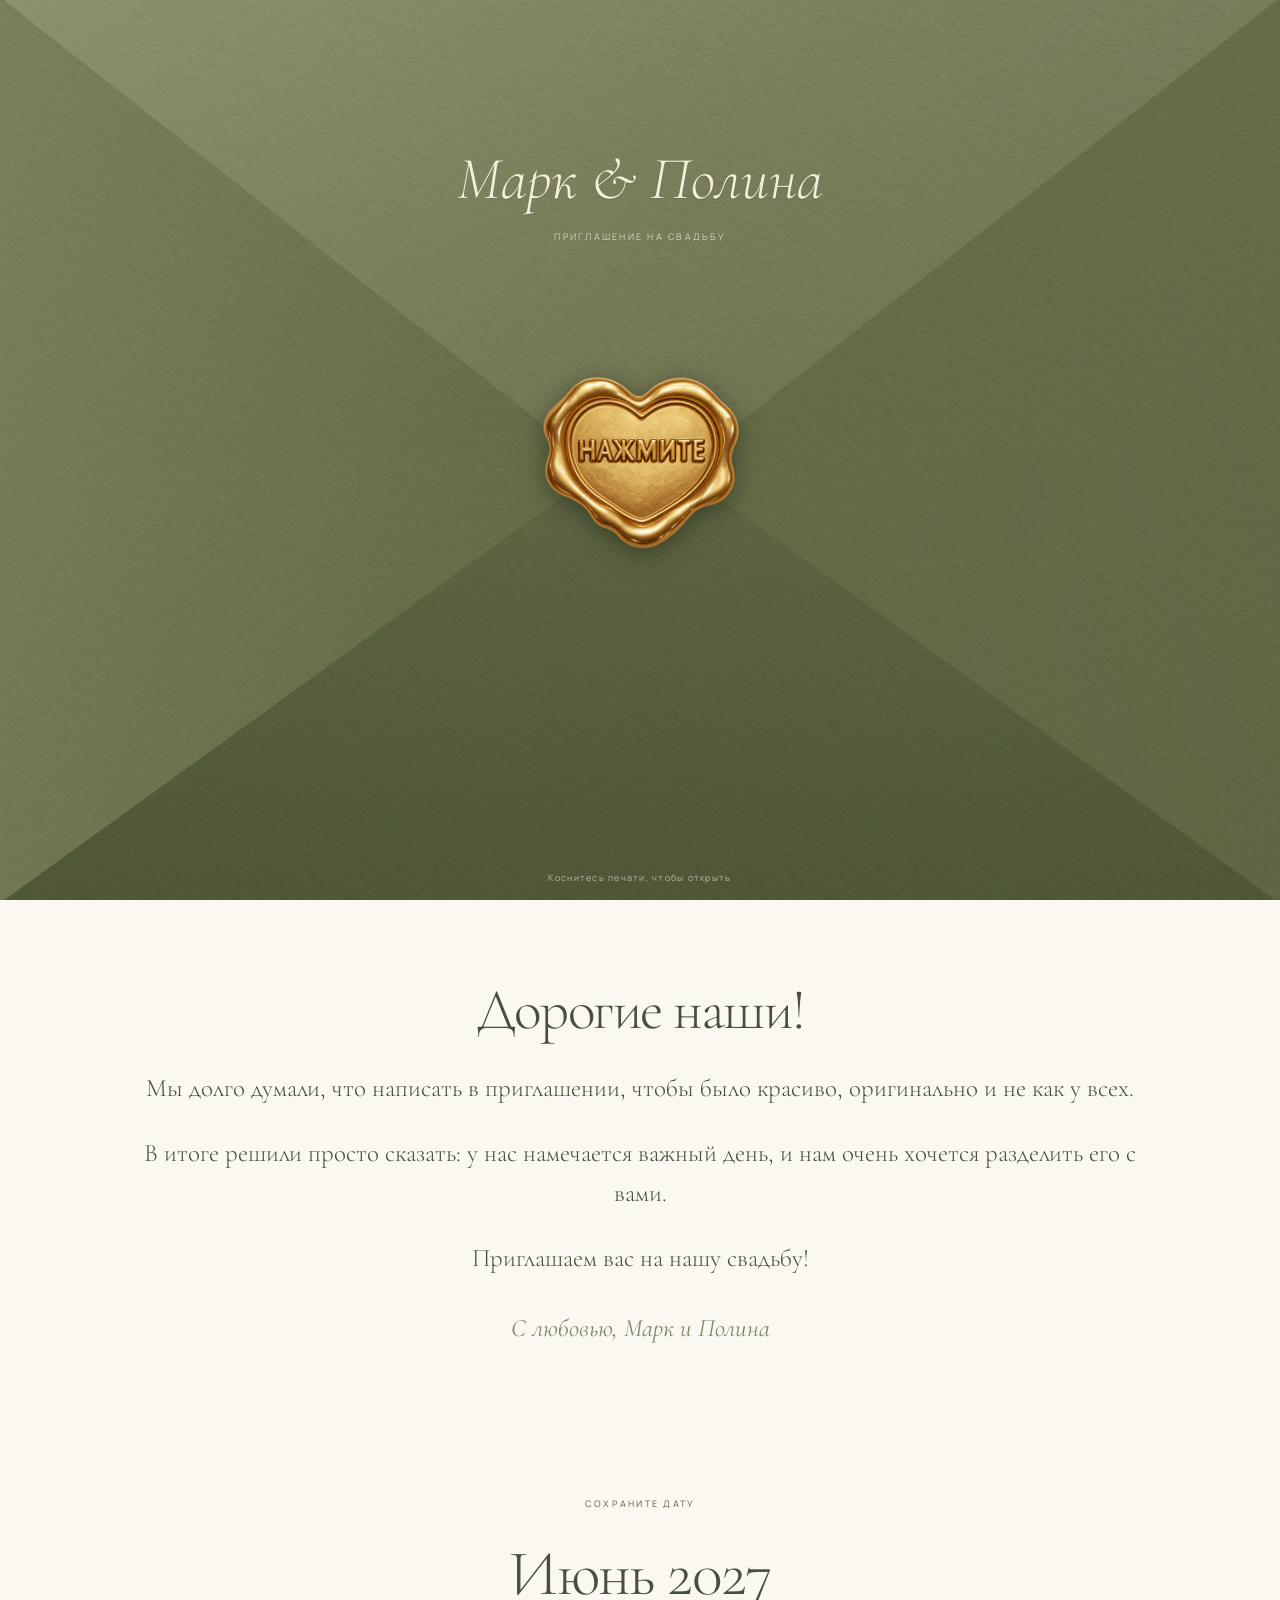
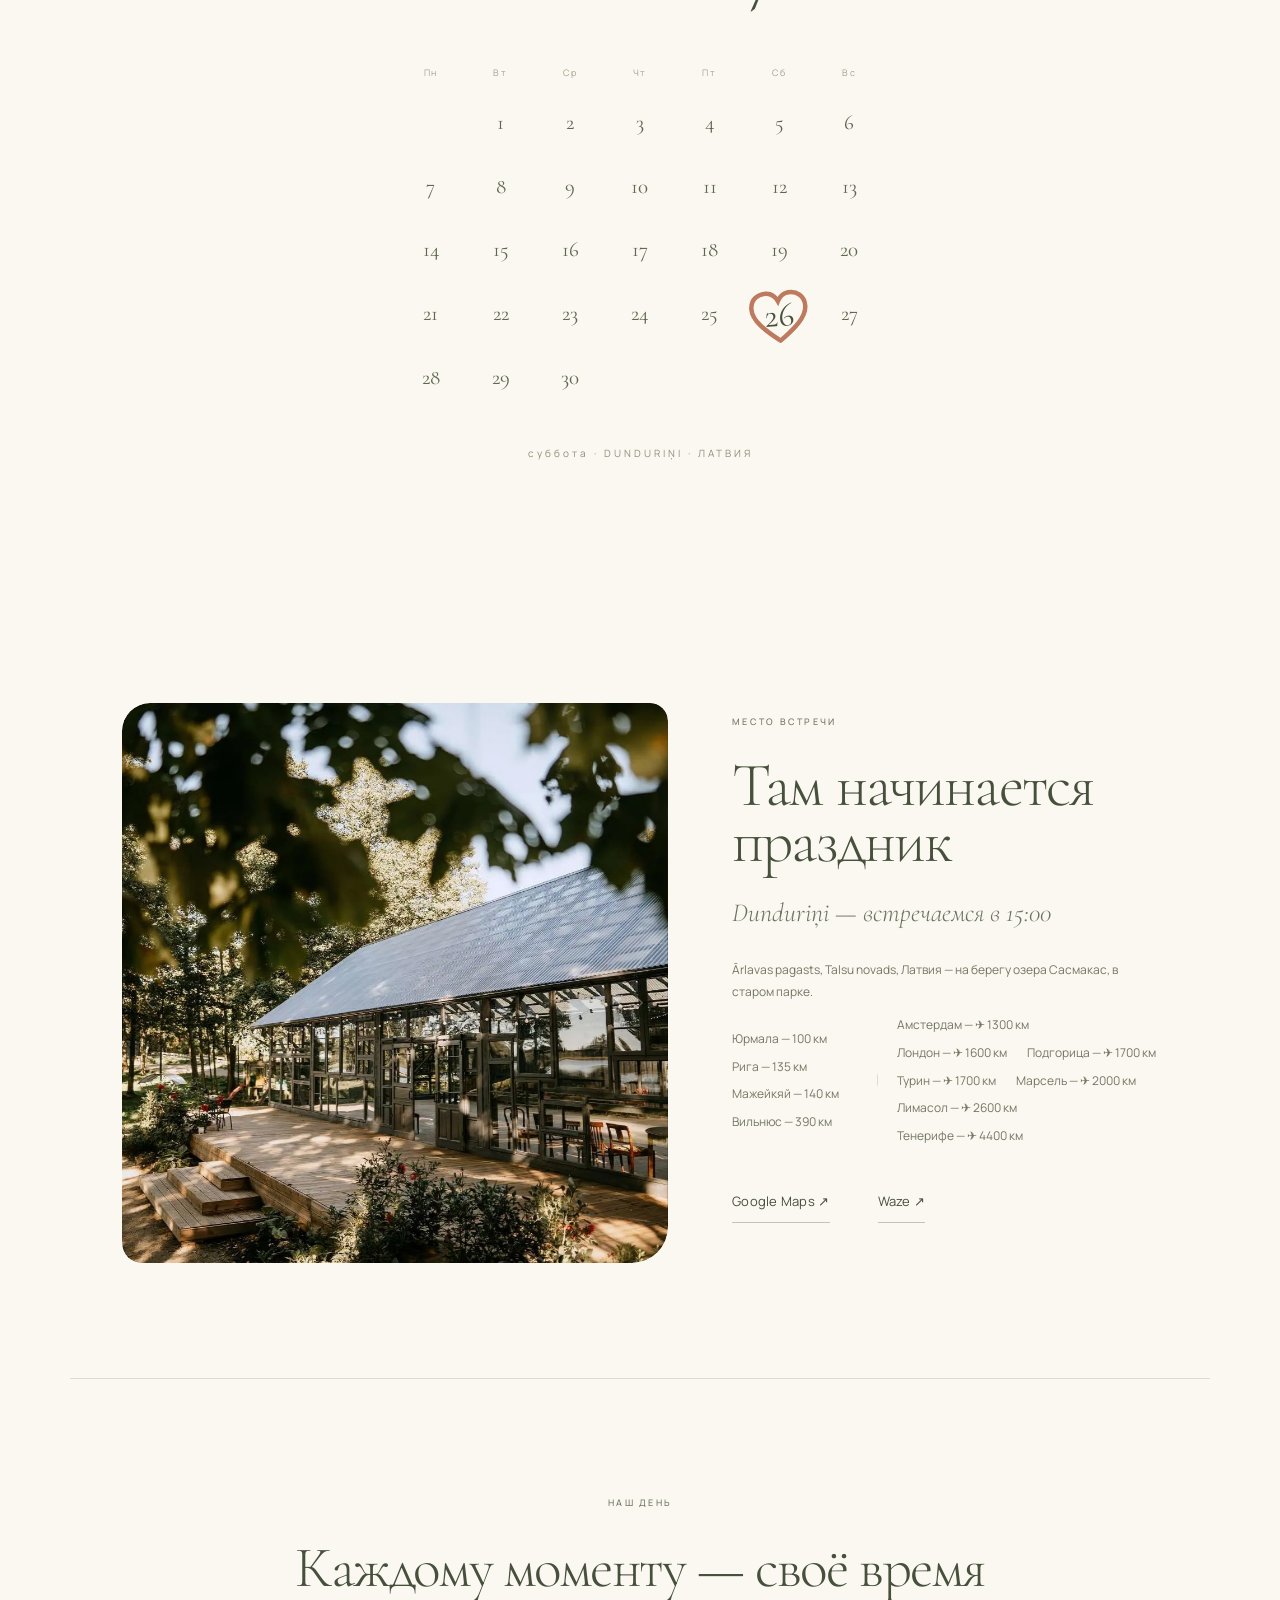
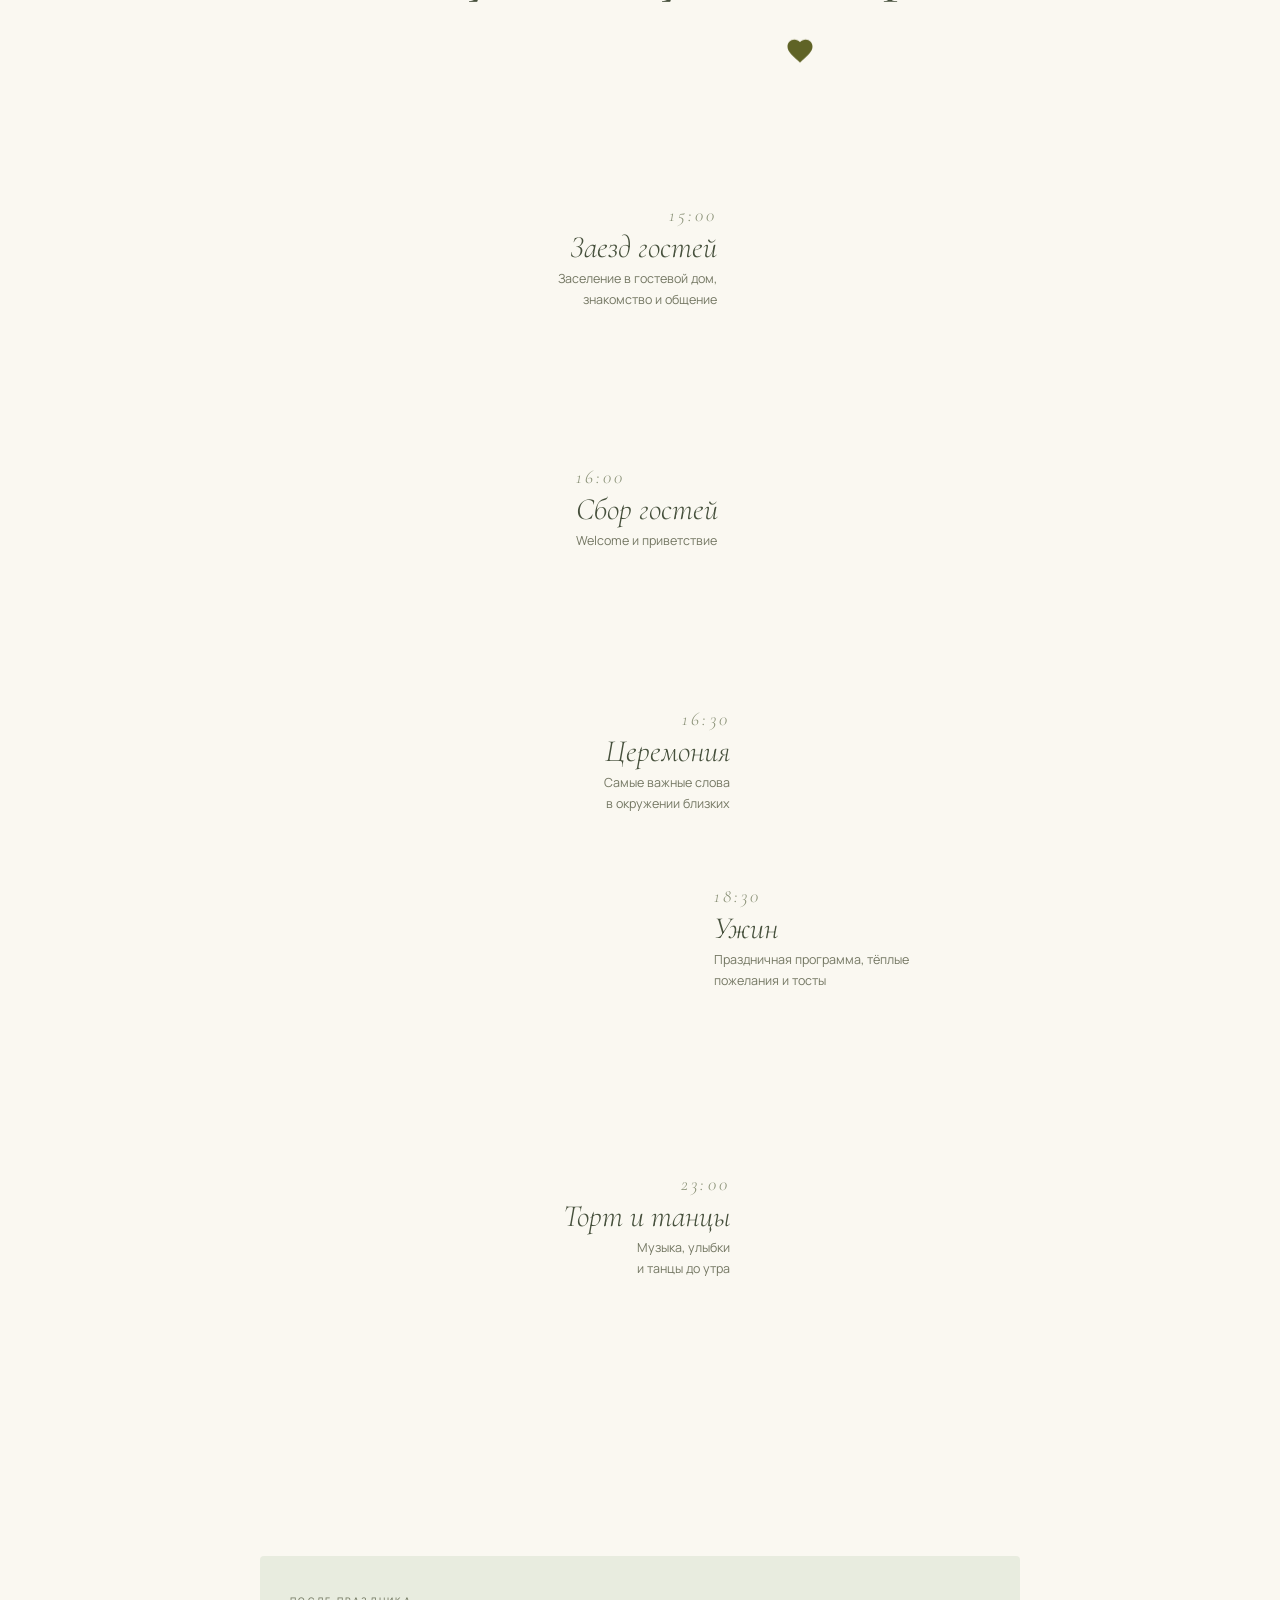
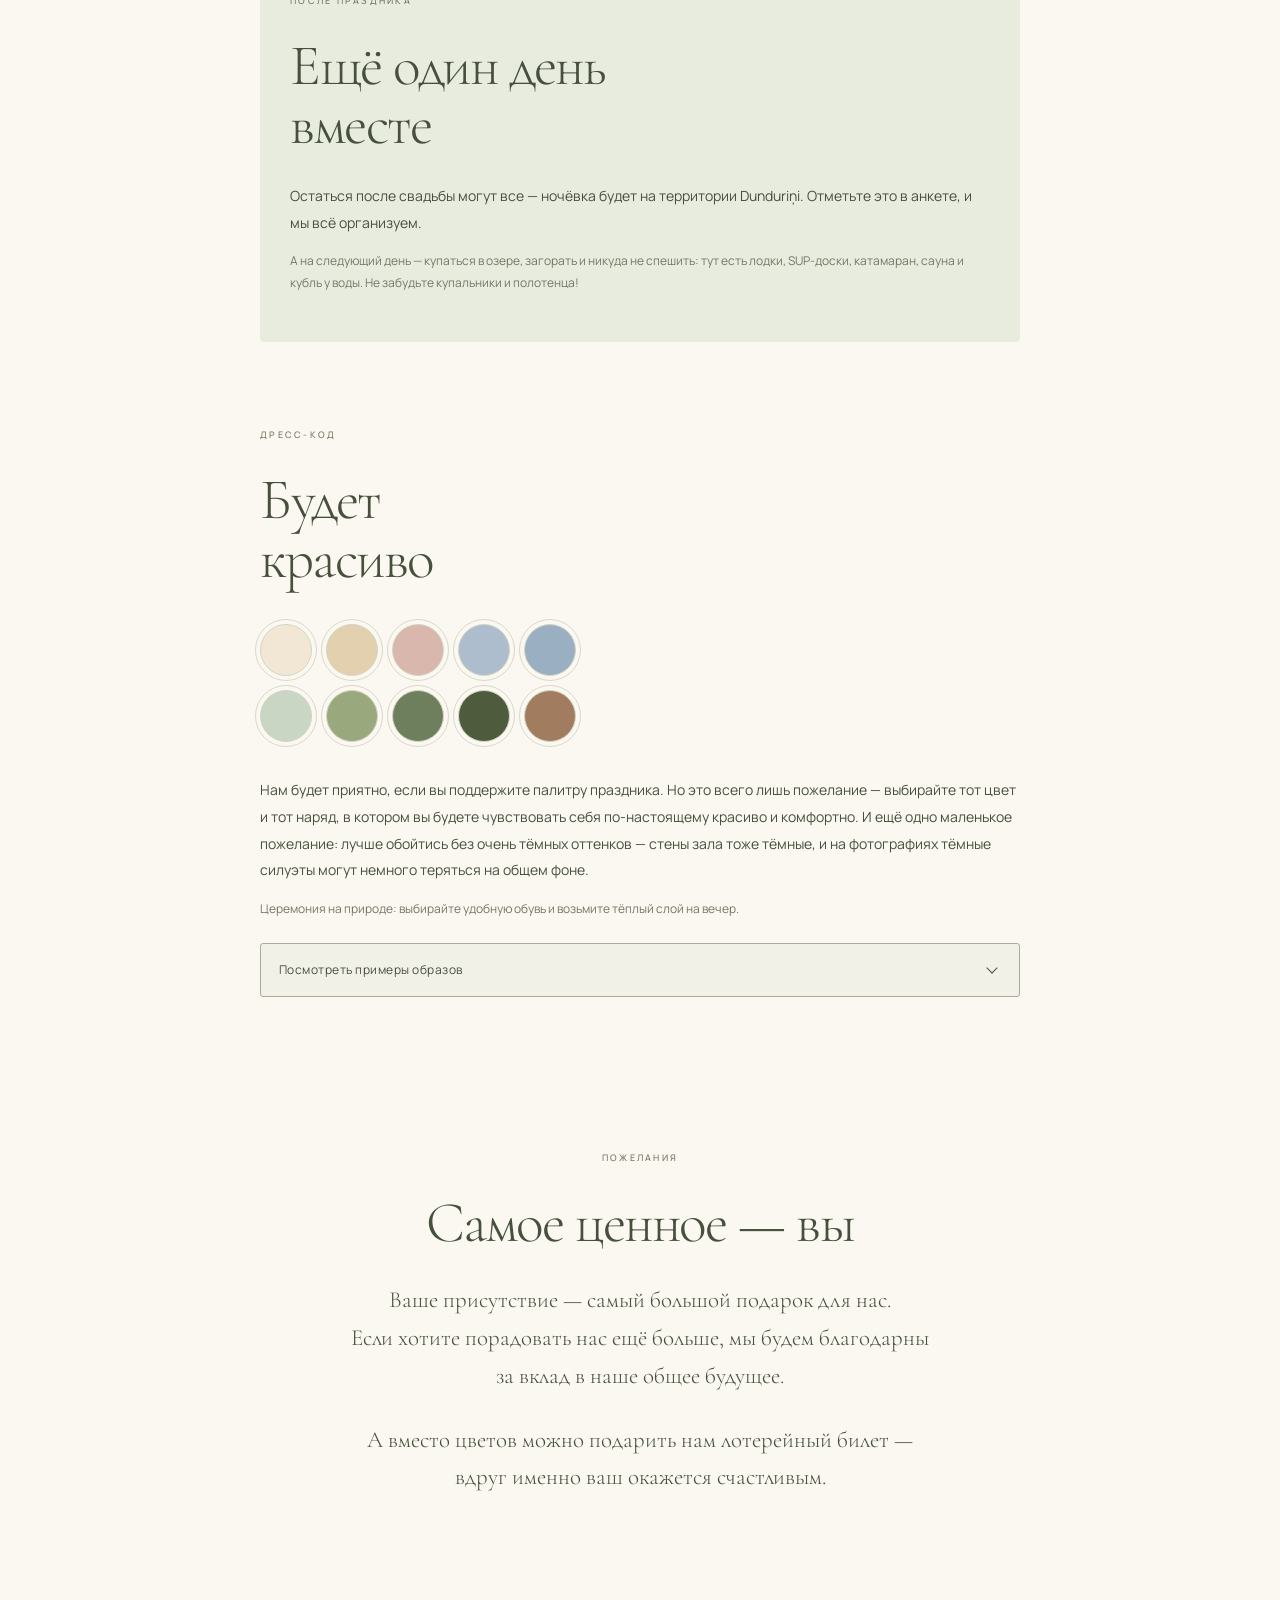
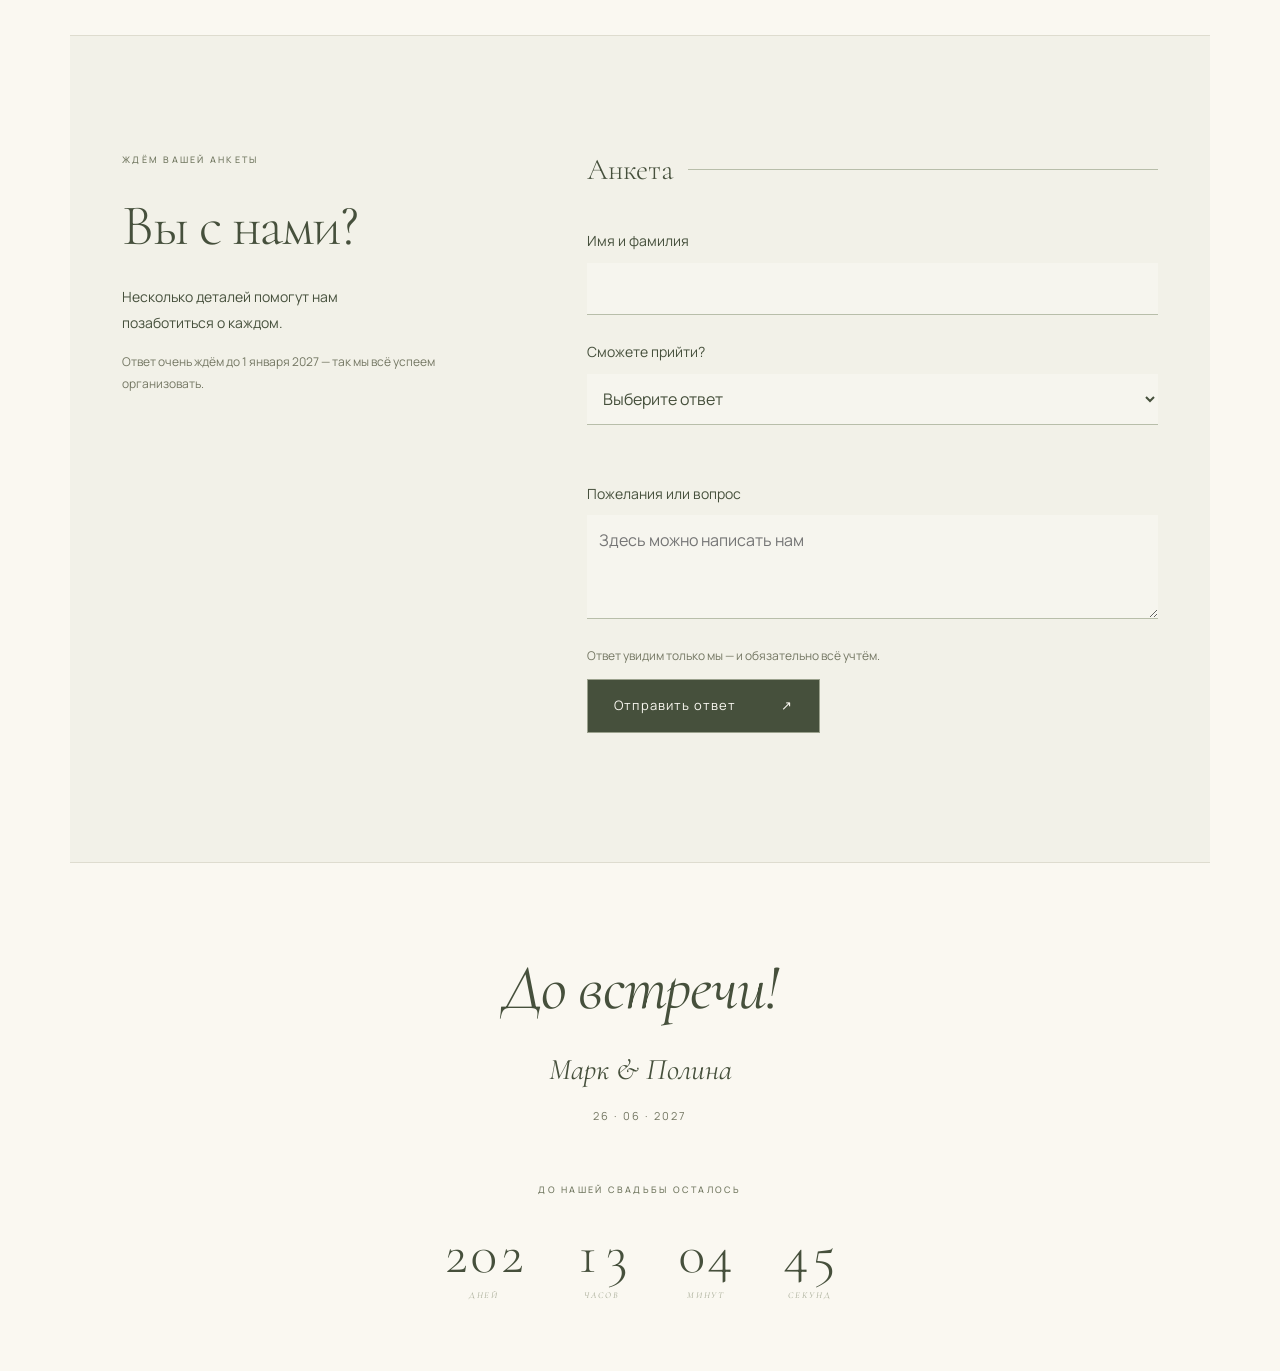
==== index.html @ b9847c39 "desktop: center dress code content column" ====
<!doctype html>
<html lang="ru"><head><meta charset="utf-8"><meta name="viewport" content="width=device-width,initial-scale=1,viewport-fit=cover"><meta name="theme-color" content="#faf8f1"><meta name="robots" content="noindex,nofollow"><meta name="referrer" content="no-referrer"><title>Марк и Полина · 26 июня 2027</title><link rel="stylesheet" href="styles.css?v=155"><script src="i18n.js?v=155" defer></script><script src="app.js?v=147" defer></script></head>
<body><div class="envelope-screen" id="envelope"><div class="flap flap-left"></div><div class="flap flap-right"></div><div class="flap flap-bottom"><p class="env-hint" data-vy="Коснитесь печати, чтобы открыть" data-tu="Коснись печати, чтобы открыть">Коснитесь печати, чтобы открыть</p></div><div class="flap flap-top"><p class="flap-title"><span>Марк &amp; Полина</span><small>ПРИГЛАШЕНИЕ НА СВАДЬБУ</small></p></div><div class="wax" role="button" tabindex="0" aria-label="Открыть приглашение"><img src="seal.png" alt="" data-seal-ru><img src="seal-en.png" alt="" data-seal-en hidden></div></div><header><a class="monogram" href="#home">М <i>&</i> П</a><nav aria-label="Разделы"><a href="#place">Место</a><a href="#day">Программа</a><a href="#rsvp">Анкета</a><button class="lang-toggle" type="button" aria-label="Switch to English">EN</button></nav></header>
<main><section class="hero editorial-hero paper-hero" id="home"><div class="hero-copy"><p class="eyebrow">ПРИГЛАШАЕМ НА НАШУ СВАДЬБУ</p><h1><span class="name-mark">Марк</span><em>&</em><span class="name-polina">Полина</span></h1><p class="hero-meta"><time datetime="2027-06-26">26 · 06 · 2027</time><span class="hero-location">DUNDURIŅI · ЛАТВИЯ</span></p><a class="hero-details" href="#invitation">Открыть приглашение <span aria-hidden="true">↓</span></a></div><img class="hero-calla" src="hero-calla-reference.png" alt="" aria-hidden="true"><span class="hero-side-note" aria-hidden="true">НАЧАЛО НАШЕЙ ИСТОРИИ</span></section>
<section class="letter" id="invitation"><h2 id="greeting">Дорогие наши!</h2><p>Мы долго думали, что написать в приглашении, чтобы было красиво, оригинально и не как у всех.</p><p data-vy="В итоге решили просто сказать: у нас намечается важный день, и нам очень хочется разделить его с вами." data-tu="В итоге решили просто сказать: у нас намечается важный день, и нам очень хочется разделить его с тобой.">В итоге решили просто сказать: у нас намечается важный день, и нам очень хочется разделить его с вами.</p><p id="invitation-note">Приглашаем вас на нашу свадьбу!</p><div class="signature">С любовью, Марк и Полина</div></section>
<section class="calendar"><p class="eyebrow">СОХРАНИТЕ ДАТУ</p><h2>Июнь 2027</h2><div class="cal-grid" role="grid" aria-label="Календарь на июнь 2027, свадьба 26 июня"><span>Пн</span><span>Вт</span><span>Ср</span><span>Чт</span><span>Пт</span><span>Сб</span><span>Вс</span><i></i><b>1</b><b>2</b><b>3</b><b>4</b><b>5</b><b>6</b><b>7</b><b>8</b><b>9</b><b>10</b><b>11</b><b>12</b><b>13</b><b>14</b><b>15</b><b>16</b><b>17</b><b>18</b><b>19</b><b>20</b><b>21</b><b>22</b><b>23</b><b>24</b><b>25</b><b class="today" aria-label="26"><svg class="cal-heart" viewBox="0 0 40 36" aria-hidden="true"><path d="M20 31 C12 25 5 19 5 12.5 C5 7 9.5 4 14 4.5 C17 4.8 19 7 20 9 C21 7 23 4.8 26 4.5 C30.5 4 35 7 35 12.5 C35 19 28 25 20 31"/><text class="cal-num" x="20.4" y="16.6">26</text></svg></b><b>27</b><b>28</b><b>29</b><b>30</b></div><p class="cal-note">суббота · DUNDURIŅI · ЛАТВИЯ</p></section>
<section id="place" class="place-editorial"><div class="place-grid"><div class="place-media reveal"><div class="place-gallery" aria-label="Фотографии площадки Dunduriņi"><button class="pg-arrow pg-prev" type="button" aria-label="Предыдущее фото">‹</button><div class="pg-viewport"><div class="pg-track"><img src="1.jpg" alt="Стеклянный зал Dunduriņi и деревянная палуба" loading="eager" decoding="async"><img src="4.jpg" alt="Гости на территории Dunduriņi — вид на парк и озеро" loading="eager" decoding="async"><img src="2.jpg" alt="Dunduriņi вечером — тёплая подсветка зала" loading="eager" decoding="async"><img src="3.jpg" alt="Терраса у озера Сасмакас с фонарями" loading="eager" decoding="async"></div></div><button class="pg-arrow pg-next" type="button" aria-label="Следующее фото">›</button><div class="pg-dots" role="tablist" aria-label="Навигация по фото"></div></div></div><div class="place-copy"><p class="eyebrow reveal">МЕСТО ВСТРЕЧИ</p><h2 class="place-title reveal">Там начинается<br> праздник</h2><p class="place-name reveal">Dunduriņi — встречаемся в 15:00</p><p class="small place-meta reveal">Ārlavas pagasts, Talsu novads, Латвия — на берегу озера Сасмакас, в старом парке.</p><p class="small distances reveal" aria-label="Откуда приедут гости: расстояния до Dunduriņi"><span class="dist-group"><span>Юрмала — 100 км</span><span>Рига — 135 км</span><span>Мажейкяй — 140 км</span><span>Вильнюс — 390 км</span></span><span class="dist-group dist-fly"><span>Амстердам — ✈ 1300 км</span><span>Лондон — ✈ 1600 км</span><span>Подгорица — ✈ 1700 км</span><span>Турин — ✈ 1700 км</span><span>Марсель — ✈ 2000 км</span><span>Лимасол — ✈ 2600 км</span><span>Тенерифе — ✈ 4400 км</span></span></p><div class="place-actions reveal"><a class="text-link" href="https://www.google.com/maps/search/?api=1&query=Atp%C5%ABtas%20vieta%20Dunduri%C5%86i" target="_blank" rel="noopener noreferrer">Google Maps ↗</a><a class="text-link" href="https://waze.com/ul?q=Atputas%20vieta%20Dundurini" target="_blank" rel="noopener noreferrer">Waze ↗</a></div></div></div></section>
<section id="day" class="day"><p class="eyebrow">НАШ ДЕНЬ</p><h2>Каждому моменту — своё время</h2><div class="timeline"><svg class="tl-path" viewBox="0 0 400 1600" preserveAspectRatio="none" aria-hidden="true"><path d="M300 -10C355 70 355 130 320 210C267.5 330 90 380 105 510C125 640 290 660 300 800C310 930 135 960 135 1090C135 1220 310 1260 310 1420C310 1510 300 1570 285 1610"/></svg><article class="tl-item"><div class="tl-card"><span class="tl-time">15:00</span><h3>Заезд гостей</h3><p>Заселение в гостевой дом,<br> знакомство и общение</p></div></article><article class="tl-item"><div class="tl-card"><span class="tl-time">16:00</span><h3>Сбор гостей</h3><p>Welcome и приветствие</p></div></article><article class="tl-item"><div class="tl-card"><span class="tl-time">16:30</span><h3>Церемония</h3><p>Самые важные слова<br> в окружении близких</p></div></article><article class="tl-item"><div class="tl-card"><span class="tl-time">18:30</span><h3>Ужин</h3><p>Праздничная программа, тёплые пожелания и тосты</p></div></article><article class="tl-item"><div class="tl-card"><span class="tl-time">23:00</span><h3>Торт и танцы</h3><p>Музыка, улыбки<br> и танцы до утра</p></div></article><span class="tl-heart" aria-hidden="true"><svg viewBox="0 0 24 24"><path d="M12 21.35l-1.45-1.32C5.4 15.36 2 12.28 2 8.5 2 5.42 4.42 3 7.5 3c1.74 0 3.41.81 4.5 2.09C13.09 3.81 14.76 3 16.5 3 19.58 3 22 5.42 22 8.5c0 3.78-3.4 6.86-8.55 11.54L12 21.35z"/></svg></span></div></section>
<section class="next-day-section"><div class="next-day"><p class="eyebrow">ПОСЛЕ ПРАЗДНИКА</p><h2>Ещё один день<br> вместе</h2><p>Остаться после свадьбы могут все — ночёвка будет на территории Dunduriņi. Отметьте это в анкете, и мы всё организуем.</p><p class="small">А на следующий день — купаться в озере, загорать и никуда не спешить: тут есть лодки, SUP-доски, катамаран, сауна и кубль у воды. Не забудьте купальники и полотенца!</p></div></section>
<section class="details"><div><p class="eyebrow">ДРЕСС-КОД</p><h2>Будет<br> красиво</h2><div class="swatches" aria-label="Палитра для нарядов гостей: шампань, песочный, пыльная роза, дымчато-голубой, голубовато-серый, светлый эвкалипт, шалфейный, хаки, лесной, коричневый — оттенки сгруппированы по цветовым семействам"><span aria-label="Шампань" title="Шампань"></span><span aria-label="Песочный" title="Песочный"></span><span aria-label="Пыльная роза" title="Пыльная роза"></span><span aria-label="Дымчато-голубой" title="Дымчато-голубой"></span><span aria-label="Голубовато-серый" title="Голубовато-серый"></span><span aria-label="Светлый эвкалипт" title="Светлый эвкалипт"></span><span aria-label="Шалфейный" title="Шалфейный"></span><span aria-label="Хаки" title="Хаки"></span><span aria-label="Лесной" title="Лесной"></span><span aria-label="Коричневый" title="Коричневый"></span></div><p>Нам будет приятно, если вы поддержите палитру праздника. Но это всего лишь пожелание — выбирайте тот цвет и тот наряд, в котором вы будете чувствовать себя по-настоящему красиво и комфортно. И ещё одно маленькое пожелание: лучше обойтись без очень тёмных оттенков — стены зала тоже тёмные, и на фотографиях тёмные силуэты могут немного теряться на общем фоне.</p><p class="small">Церемония на природе: выбирайте удобную обувь и возьмите тёплый слой на вечер.</p>
<details class="lookbook"><summary>Посмотреть примеры образов <span>↓</span></summary><p class="lk-group">Для девушек</p><div class="lookbook-grid">
<div class="lookbook-card"><span class="lk-kicker">Зелёная гамма</span><h4>Шалфей · хаки · эвкалипт</h4><div class="lk-swatches"><i style="background:#9aa87e" title="Шалфей"></i><i style="background:#6d7f5d" title="Хаки"></i><i style="background:#c9d6c3" title="Светлый эвкалипт"></i><i style="background:#7e8c5e" title="Олива"></i><i style="background:#b7c6a8" title="Припылённая мята"></i><i style="background:#4e5b3c" title="Лесной"></i></div><p>Шалфей, хаки, светлый эвкалипт, олива — струящиеся ткани, без чёрного и белого.</p></div>
<div class="lookbook-card"><span class="lk-kicker">Тёплые нейтрали</span><h4>Песочный · коричневый</h4><div class="lk-swatches"><i style="background:#e3d0ae" title="Песочный"></i><i style="background:#a17c5e" title="Коричневый"></i><i style="background:#f1e7d4" title="Шампань"></i><i style="background:#d9c0a3" title="Светлый тауп"></i><i style="background:#c9a98a" title="Карамельный"></i></div><p>Шампань, песочный, светлый тауп и карамель — льняные костюмы и платья.</p></div>
<div class="lookbook-card"><span class="lk-kicker">Мягкая пастель</span><h4>Пыльная роза</h4><div class="lk-swatches"><i style="background:#d9b7ac" title="Пыльная роза"></i><i style="background:#e8cdc3" title="Пудровый"></i><i style="background:#c9aeb4" title="Пыльный лиловый"></i><i style="background:#e7d3c1" title="Нюд"></i></div><p>Пыльная роза, пудровый, лиловый и нюд — нежная альтернатива, отлично сочетается с зеленью.</p></div>
<div class="lookbook-card"><span class="lk-kicker">Воздушные голубые</span><h4>Дымчато-голубой · серо-голубой</h4><div class="lk-swatches"><i style="background:#aebdce" title="Дымчато-голубой"></i><i style="background:#9aafc2" title="Голубовато-серый"></i><i style="background:#c7d3dd" title="Пыльный небесный"></i><i style="background:#7f93a8" title="Серо-синий"></i><i style="background:#e0e6ea" title="Дымка"></i></div><p>Лёгкие платья и рубашки: дымчато-голубой, серо-синий, дымка — свежо на фоне парка.</p></div>
<p class="lk-group">Для парней</p><div class="lookbook-card full"><h4>Светлая рубашка + брюки</h4><div class="lk-swatches"><i style="background:#f1e7d4" title="Шампань"></i><i style="background:#e3d0ae" title="Песочный"></i><i style="background:#c9d6c3" title="Светлый эвкалипт"></i><i style="background:#aebdce" title="Голубой"></i><i style="background:#9aa87e" title="Шалфей"></i><i style="background:#a17c5e" title="Коричневый"></i><i style="background:#6d7f5d" title="Хаки"></i></div><p>Те же оттенки, что и для девушек, — подойдёт любая рубашка из лёгкой ткани (лён/хлопок) и брюки в светлых или нейтральных тонах: шампань, песочный, эвкалипт, голубой, шалфей, коричневый или хаки.</p></div>
</div><figure class="lk-hero"><img src="dresscode-reference.jpg" alt="Примеры образов в палитре праздника: платья и рубашки в песочных, зелёных, голубых и розовых оттенках" loading="lazy" decoding="async"><figcaption>Как это может выглядеть вместе</figcaption></figure></details></div></section>
<section class="wishes"><p class="eyebrow">ПОЖЕЛАНИЯ</p><h2>Самое ценное — вы</h2><p>Ваше присутствие — самый большой подарок для нас.<br> Если хотите порадовать нас ещё больше, мы будем благодарны<br> за вклад в наше общее будущее.</p><p class="wishes-lottery">А вместо цветов можно подарить нам лотерейный билет —<br> вдруг именно ваш окажется счастливым.</p></section><section id="rsvp" class="rsvp"><div><p class="eyebrow">ЖДЁМ ВАШЕЙ АНКЕТЫ</p><h2>Вы с нами?</h2><p>Несколько деталей помогут нам<br> позаботиться о каждом.</p><p class="small">Ответ очень ждём до <time datetime="2027-01-01">1 января 2027</time> — так мы всё успеем организовать.</p></div><form id="response"><div id="guests"></div><label>Пожелания или вопрос<textarea name="comment" rows="3" maxlength="1500" placeholder="Здесь можно написать нам"></textarea></label><p class="small">Ответ увидим только мы — и обязательно всё учтём.</p><button class="button" type="submit">Отправить ответ <span>↗</span></button><p id="status" role="status" aria-live="polite"></p></form></section></main><footer class="wedding-finale"><p class="finale-title">До встречи!</p><span>Марк &amp; Полина</span><p class="finale-date">26 · 06 · 2027</p><div class="countdown"><p class="eyebrow">ДО НАШЕЙ СВАДЬБЫ ОСТАЛОСЬ</p><div class="cd-grid"><div><b data-cd="d">—</b><span>дней</span></div><div><b data-cd="h">—</b><span>часов</span></div><div><b data-cd="m">—</b><span>минут</span></div><div><b data-cd="s">—</b><span>секунд</span></div></div></div></footer></body></html>
---- styles.css ----
@import url("https://fonts.googleapis.com/css2?family=Cormorant+Garamond:ital,wght@0,300;0,400;0,500;1,300;1,400&family=Manrope:wght@300;400;500&display=swap");
:root{--paper:#f8f5ed;--olive:#424c34;--muted:#717761;--line:#d8dacb;--light:#e9ebdf}*{box-sizing:border-box}html{scroll-behavior:smooth;scroll-padding-top:30px}body{margin:0;background:var(--paper);color:var(--olive);font-family:Arial,sans-serif;font-size:16px;line-height:1.7}a{color:inherit}button,input,select,textarea{font:inherit}button,a,select,input,textarea{touch-action:manipulation}a:focus-visible,button:focus-visible,input:focus-visible,select:focus-visible,textarea:focus-visible{outline:3px solid #a97947;outline-offset:4px}header{max-width:1240px;margin:auto;padding:25px 5%;display:flex;align-items:center;justify-content:space-between}.monogram{text-decoration:none;font:26px Georgia,serif}.monogram i{font-size:18px;color:#8b937c}nav{display:flex;gap:30px;font-size:13px}nav a{text-decoration:none}.hero{position:relative;isolation:isolate;min-height:700px;text-align:center;display:flex;flex-direction:column;align-items:center;justify-content:center;padding:70px 20px}.arch{position:absolute;z-index:-1;inset:15px max(18px,calc((100% - 660px)/2));border:1px solid #cbd1bd;border-radius:50% 50% 8px 8px;background:radial-gradient(ellipse at 50% 0%,#e9eddf88,transparent 70%)}.arch span{position:absolute;top:4%;left:48%;font-size:26px;color:#8f9b7d}.eyebrow{font-size:11px;letter-spacing:.22em;font-weight:600;margin:0 0 25px}h1,h2,h3{font-family:Georgia,'Times New Roman',serif;font-weight:400;line-height:1.1}h1{font-size:clamp(52px,7vw,96px);margin:20px 0}h1 em{display:inline-block;font-size:.65em;color:#8c977b;font-weight:400}h2{font-size:clamp(36px,4vw,53px);margin:0 0 28px}h3{font-size:27px;margin:20px 0 14px}.date{letter-spacing:.3em;font-size:18px}.intro{font-family:Georgia,serif;font-size:21px;margin:25px 0 34px}.button{border:1px solid var(--olive);display:inline-flex;justify-content:space-between;align-items:center;gap:45px;padding:15px 28px;background:var(--olive);color:var(--paper);text-decoration:none;cursor:pointer;font-size:14px}.button:hover{background:#586347}.venue-tag{font-size:10px;letter-spacing:.22em;margin-top:32px}section:not(.hero){max-width:1120px;margin:auto;padding:100px 45px}.letter{text-align:center}.letter p:not(.eyebrow){font-size:18px}.signature{font:italic 24px Georgia,serif;margin-top:35px}.split{display:grid;grid-template-columns:1fr 1fr;gap:85px;align-items:center}.landscape{height:490px;border-radius:220px 220px 3px 3px;background:linear-gradient(#dce1ce 0%,#eeead7 50%,#a9b39a 51%,#879c86 65%,#d5dfd2 66%,#aabfb0 100%);position:relative;overflow:hidden}.sun{width:95px;height:95px;border-radius:50%;background:#f9f2d6;position:absolute;top:90px;right:70px}.lake{position:absolute;inset:65% -30% -10%;border-radius:50%;border-top:2px solid #eff2dc;background:repeating-linear-gradient(175deg,transparent 0 24px,#ffffff22 25px 26px)}.landscape span{position:absolute;bottom:32px;color:#fff;left:0;right:0;text-align:center;font:italic 22px Georgia,serif}.small,small{font-size:13px;color:var(--muted)}.text-link{display:inline-block;margin:15px 20px 0 0;text-underline-offset:6px;font-size:13px}.day{text-align:center;border-top:1px solid var(--line);border-bottom:0}.timeline{display:grid;grid-template-columns:repeat(4,1fr);gap:30px;margin-top:55px}.timeline span{font:italic 22px Georgia,serif;color:#919b7f}.timeline p{font-size:14px}.swatches{display:flex;gap:12px;margin:28px 0}.swatches span{width:45px;height:45px;border-radius:50%;border:1px solid #d3d5c5;background:#efeadb}.swatches span:nth-child(2){background:#c9bda7}.swatches span:nth-child(3){background:#a3ad91}.swatches span:nth-child(4){background:#596449}.details{align-items:start}.rsvp{display:grid;grid-template-columns:.8fr 1.2fr;gap:70px;background:var(--light);border-radius:5px}.demo{border-top:1px solid #c8ceba;margin-top:50px;padding-top:20px}.demo label{font-size:12px}.demo small{display:block;margin-top:10px}label{display:block;font-size:14px;margin:18px 0}input:not([type=checkbox]),select,textarea{width:100%;padding:12px;border:1px solid #b9c1ab;background:#fbfaf5;color:var(--olive);border-radius:2px;margin-top:7px}textarea{resize:vertical}fieldset{margin:0 0 28px;border:1px solid #b9c1ab;padding:20px}legend{font:24px Georgia,serif;padding:0 8px}.checks{display:flex;flex-wrap:wrap;gap:6px 18px}.checks label{margin:4px 0}input[type=checkbox]{accent-color:var(--olive);width:16px;height:16px;vertical-align:middle}.subguest{margin-top:24px}footer{text-align:center;padding:70px 20px}footer span{font:32px Georgia,serif}footer p{font-size:11px;letter-spacing:.12em}[hidden]{display:none!important}@media(max-width:700px){header{padding:20px}nav{gap:16px;font-size:12px}.hero{min-height:650px}h1 em{display:block;margin:12px}section:not(.hero){padding:65px 24px}.split,.rsvp{grid-template-columns:1fr;gap:40px}.letter p,.letter h2,.letter .signature{text-wrap:pretty}.landscape{height:370px}.timeline{grid-template-columns:1fr 1fr;gap:25px}.rsvp{margin:0 12px!important}.eyebrow{font-size:10px}.demo{margin-top:25px}}@media(prefers-reduced-motion:reduce){html{scroll-behavior:auto}}

/* Refined botanical stationery */
:root{--paper:#faf8f1;--olive:#46503c;--muted:#747763;--line:#dedccf;--light:#eeeee4}body{font-family:'Manrope',Arial,sans-serif;font-size:14px;font-weight:400;line-height:1.9;background-image:radial-gradient(#b3aa9018 .65px,transparent .65px);background-size:5px 5px}header{padding:26px 6%;max-width:1440px}.monogram{font-family:'Cormorant Garamond',Georgia,serif;font-size:28px}nav{font-size:10px;letter-spacing:.1em;gap:34px}.hero{min-height:780px;padding:95px 20px 80px;overflow:hidden}.arch{inset:35px max(32px,calc((100% - 740px)/2)) 48px;border-radius:48% 48% 0 0;border-color:#c8cbb87a;background:transparent}.arch:after{content:'';position:absolute;inset:9px;border:1px solid #c8cbb83d;border-radius:inherit}.hero:before,.hero:after{content:'';position:absolute;z-index:-1;background:url('botanical.svg') center/contain no-repeat;width:260px;height:480px;opacity:.66;pointer-events:none;bottom:5px;left:calc(50% - 550px);transform:rotate(-12deg)}.hero:after{left:auto;right:calc(50% - 550px);transform:scaleX(-1) rotate(-12deg)}.eyebrow{font-size:9px;font-weight:500;letter-spacing:.25em;color:#727861;margin-bottom:28px}h1,h2,h3,legend{font-family:'Cormorant Garamond',Georgia,serif;font-weight:300}h1{font-size:clamp(70px,8.5vw,118px);line-height:.92;letter-spacing:-.035em;margin:28px 0 25px}h1 em{display:block;font-weight:300;font-size:.44em;line-height:1.15;margin:10px 0;color:#8b9278}h2{font-size:clamp(42px,4.5vw,64px);line-height:1.03;letter-spacing:-.025em}h3{font-size:32px}.date{font-size:12px;letter-spacing:.35em;margin:20px 0 0}.intro{font-family:'Cormorant Garamond',Georgia,serif;font-size:23px;font-style:italic;font-weight:300;line-height:1.5;margin:27px 0}.button{background:transparent;color:var(--olive);border-color:#9ba18d;padding:13px 26px;min-height:48px;font-size:11px;letter-spacing:.08em;transition:background .25s,color .25s}.button:hover{background:var(--olive);color:var(--paper)}.venue-tag{font-size:8px;letter-spacing:.25em;margin-top:25px}section:not(.hero){padding:115px 52px;max-width:1140px}.letter{position:relative}.letter p:not(.eyebrow){font-family:'Cormorant Garamond',Georgia,serif;font-size:25px;line-height:1.6;font-weight:300}.signature{font-family:'Cormorant Garamond',Georgia,serif;font-size:25px;color:#80886c}.split{gap:95px}.landscape{height:510px;border-radius:48% 48% 0 0;outline:1px solid #c9cdbb;outline-offset:12px;filter:saturate(.55);background:linear-gradient(175deg,#e2e4d9 0%,#ede8d8 48%,#c2c9b6 49%,#a7b79e 61%,#c9d6cb 62%,#b6c9be 100%)}.sun{background:#fbf4dcaa;width:70px;height:70px}.landscape span{font-family:'Cormorant Garamond',Georgia,serif;font-size:25px;color:#394d40;background:#faf8f1b8;bottom:30px;padding:9px}.small,small{font-size:12px;line-height:1.8}.text-link{font-size:11px;text-decoration-thickness:1px;text-underline-offset:8px}.day{border-color:var(--line)}.timeline{gap:0;margin-top:65px}.timeline article{padding:0 18px;border-right:1px solid var(--line)}.timeline article:last-child{border:0}.timeline span{font-family:'Cormorant Garamond',Georgia,serif;font-size:32px;font-weight:300}.timeline p{font-size:12px}.details{gap:100px}.swatches{gap:16px;margin:35px 0}.swatches span{width:43px;height:55px;border-radius:50% 50% 3px 3px;outline:1px solid #d9d8ca;outline-offset:4px}.rsvp{border-radius:0;background:#eeeee4a8;border-top:1px solid var(--line);border-bottom:1px solid var(--line);gap:85px}.demo{border-color:var(--line)}label{font-size:12px}input:not([type=checkbox]),select,textarea{border:0;border-bottom:1px solid #b8beaa;background:#fafaf48a;padding:12px 10px;border-radius:0;font-size:14px}fieldset{border:0;border-top:1px solid #b8beaa;padding:24px 0 0}legend{font-size:30px;padding:0 14px 0 0}.checks label{font-size:12px}.rsvp .button{background:var(--olive);color:var(--paper)}footer{padding:90px 20px}footer span{font:italic 44px 'Cormorant Garamond',Georgia,serif}footer p{font-size:9px;color:var(--muted);letter-spacing:.13em}@keyframes arrive{from{opacity:0;transform:translateY(10px)}to{opacity:1;transform:translateY(0)}}.hero h1,.hero .intro{animation:arrive 1.2s ease-out both}.hero .intro{animation-delay:.15s}@media(max-width:700px){header{padding:19px 24px}nav{gap:18px;font-size:9px}.hero{min-height:735px;padding:100px 25px 75px}.hero:before{width:150px;height:340px;left:-65px;bottom:5px;opacity:.4}.hero:after{width:150px;height:340px;right:-65px;bottom:5px;opacity:.4}.arch{inset:25px 26px 40px}.hero h1{font-size:82px}.hero .eyebrow{font-size:8px;letter-spacing:.18em}.intro{font-size:22px}section:not(.hero){padding:78px 28px}.split,.rsvp{gap:50px}.landscape{height:400px;margin:12px}.letter p:not(.eyebrow){font-size:23px}.timeline{row-gap:38px}.timeline article:nth-child(2){border:0}.timeline article{padding:0 10px}.timeline h3{font-size:29px}.rsvp{margin:0 16px!important}.preview{font-size:9px}.details h2{font-size:46px}footer{padding:65px 20px}}@media(prefers-reduced-motion:reduce){.hero h1,.hero .intro{animation:none}.button{transition:none}}
/* Selected name lettering: refined classical italic. */
.hero h1{font-family:'Cormorant Garamond',Georgia,serif;font-style:italic;font-weight:300;letter-spacing:-.025em}
/* Sculptural ivory calla lilies. */
.hero:before,.hero:after{opacity:.85;transform:rotate(-5deg)}
.hero:after{transform:scaleX(-1) rotate(-5deg)}
@media(max-width:700px){.hero:before,.hero:after{opacity:.55}}

/* Envelope opening screen. */
.envelope-screen{position:fixed;inset:0;z-index:100;background:var(--paper,#faf8f1);display:flex;flex-direction:column;align-items:center;justify-content:center;gap:36px;padding:20px;transition:opacity .8s ease}
.envelope-screen.open{opacity:0;pointer-events:none;transition-delay:1.45s}
body.env-locked{overflow:hidden}
.envelope{position:relative;width:min(340px,86vw);aspect-ratio:34/23;cursor:pointer;perspective:1000px;outline-offset:10px}
.env-back{position:absolute;inset:0;border-radius:10px;background:#b09677;box-shadow:0 26px 60px -18px rgba(96,76,48,.42)}
.env-card{position:absolute;left:5%;right:5%;top:6%;bottom:6%;z-index:2;background:#fcfbf5;border-radius:6px;box-shadow:0 2px 14px rgba(70,80,60,.16);display:flex;flex-direction:column;align-items:center;justify-content:center;gap:10px;text-align:center;padding:14px;transition:transform .75s cubic-bezier(.25,.8,.3,1) .55s}
.env-card strong{font-family:'Cormorant Garamond',Georgia,serif;font-weight:400;font-size:clamp(22px,7vw,28px);letter-spacing:-.01em;color:#46503c}
.env-card em{font-style:italic;color:#8b9278}
.env-card span{font-size:9px;letter-spacing:.3em;color:#81876f}
.env-front{position:absolute;inset:0;z-index:3;border-radius:10px;background:#cdb593;-webkit-clip-path:polygon(0 0,50% 54%,100% 0,100% 100%,0 100%);clip-path:polygon(0 0,50% 54%,100% 0,100% 100%,0 100%)}
.env-flap{position:absolute;left:0;right:0;top:0;height:56%;z-index:4;background:#c2a881;-webkit-clip-path:polygon(0 0,100% 0,50% 100%);clip-path:polygon(0 0,100% 0,50% 100%);border-radius:10px 10px 0 0;transform-origin:top center;transition:transform .6s ease,z-index 0s .3s}
.env-seal{position:absolute;left:50%;top:54%;z-index:5;transform:translate(-50%,-50%);width:64px;height:64px;border-radius:50%;background:#46503c;color:#f4f2e8;display:flex;align-items:center;justify-content:center;font-family:Georgia,serif;font-size:15px;font-style:italic;box-shadow:0 4px 14px rgba(70,80,60,.4),inset 0 0 0 3px rgba(244,242,232,.25);transition:transform .35s ease,opacity .35s ease}
.envelope.open{cursor:default}
.envelope.open .env-flap{z-index:1}
.envelope.open .env-seal{opacity:0;transform:translate(-50%,-50%) scale(1.3)}
.envelope.open .env-card{transform:translateY(-92%)}
.env-hint{font-size:10px;letter-spacing:.22em;text-transform:uppercase;color:#8a8f79;animation:hint-pulse 2.4s ease-in-out infinite}
@keyframes hint-pulse{0%,100%{opacity:.55}50%{opacity:1}}
@media (prefers-reduced-motion:reduce){.env-hint{animation:none!important}}

/* Calendar, dress code, wishes. */
.calendar{text-align:center}
.cal-grid{display:grid;grid-template-columns:repeat(7,1fr);gap:4px 8px;max-width:400px;margin:45px auto 0;font-size:13px;color:var(--olive)}
.cal-grid span{font-size:9px;letter-spacing:.15em;color:#a0a58f;padding:4px 0}
.cal-grid b{font-weight:400;padding:7px 0;font-family:'Cormorant Garamond',Georgia,serif;font-size:17px}
.cal-grid i{padding:7px 0}
.cal-grid .today{position:relative;color:#f8f6ec;background:#46503c;border-radius:50%;box-shadow:0 0 0 5px var(--paper),0 0 0 6px #c6cab3}
.cal-note{margin-top:34px;font-size:10px;letter-spacing:.28em;color:#81876f}
.details .swatches span{border-radius:50%;height:52px;width:52px}
.wishes{text-align:center}
.wishes p:not(.eyebrow):not(.small){font-family:'Cormorant Garamond',Georgia,serif;font-size:23px;font-weight:300;line-height:1.65}
.wishes .wishes-lottery{margin-top:26px}
.wishes .small{color:#81876f}

/* Couple photo in arch frame. */
.hero-photo{margin:6px 0 34px;padding:9px;border:1px solid #c8cbb8a0;border-radius:190px 190px 12px 12px}
.hero-photo img{display:block;width:min(300px,70vw);aspect-ratio:3/4;object-fit:cover;border-radius:180px 180px 6px 6px}
@media(max-width:700px){.hero-photo img{width:min(240px,72vw)}}

/* Envelope opening: card zooms out to reveal the invitation. */
.envelope.open{animation:env-drop .8s ease 1.35s forwards}
.envelope.open .env-flap{filter:brightness(.96)}
.envelope.open .env-card{transform:none;transition:none;animation:card-out 1.9s cubic-bezier(.3,.7,.35,1) .55s backwards}
.envelope-screen.open{transition-delay:2.05s}
@keyframes card-out{0%{transform:translateY(0) scale(1)}32%{transform:translateY(-92%) scale(1)}52%{transform:translateY(-92%) scale(1.05);opacity:1}100%{transform:translateY(-24%) scale(3.4);opacity:0}}
@keyframes env-drop{to{transform:translateY(36px);opacity:0}}

/* Reduced motion: gentle fade instead of the opening animation. */
@keyframes card-out-soft{0%{transform:translateY(0);opacity:1}45%{transform:translateY(-97%);opacity:1}100%{transform:translateY(-97%);opacity:0}}

/* Big hero photo with names on the sky. */
.hero .arch{display:none}
.hero-photo{position:relative;width:min(560px,88vw);margin:18px 0 36px;padding:10px;border:1px solid #c8cbb8a0;border-radius:290px 290px 16px 16px}
.hero-photo img{width:100%;aspect-ratio:3/4;border-radius:280px 280px 10px 10px}
.hero-photo figcaption{position:absolute;top:0;left:0;right:0;padding-top:9%;text-align:center;pointer-events:none}
.hero-photo h1{margin:0;color:#f7f4ea;font-size:clamp(52px,7vw,88px);text-shadow:0 2px 24px rgba(46,42,66,.5)}
.hero-photo h1 em{color:#eae6d5}
.hero-photo .date{margin-top:6px;color:#f2efe3;font-size:13px;text-shadow:0 1px 14px rgba(46,42,66,.45)}
.hero-photo.broken{padding:0;border:0}
.hero-photo.broken img{display:none}
.hero-photo.broken figcaption{position:static;padding-top:0}
.hero-photo.broken h1{color:var(--olive);text-shadow:none;font-size:clamp(70px,8.5vw,118px)}
.hero-photo.broken .date{color:var(--olive);text-shadow:none}

/* Hero photo fine-tuning: keep names and date on the sky. */
.hero-photo figcaption{padding-top:6%}
.hero-photo h1{font-size:clamp(48px,6.4vw,78px)}
.hero-photo .date{font-size:14px;letter-spacing:.32em;text-shadow:0 1px 6px rgba(30,26,50,.75),0 0 18px rgba(30,26,50,.5)}

/* Natural envelope opening, physics-like phases. */
.envelope{transition:transform .3s ease}
.envelope:hover{transform:translateY(-5px)}
.env-flap{-webkit-transform-style:preserve-3d;transform-style:preserve-3d;-webkit-backface-visibility:hidden;backface-visibility:hidden}
.env-flap i{position:absolute;inset:0;-webkit-clip-path:polygon(0 0,100% 0,50% 100%);clip-path:polygon(0 0,100% 0,50% 100%);background:#e2d5b8;border-radius:10px 10px 0 0;transform:rotateX(180deg);-webkit-backface-visibility:hidden;backface-visibility:hidden}
.envelope.open .env-seal{animation:seal-pop .55s ease forwards}
.envelope.open .env-flap{animation:flap-open .75s cubic-bezier(.45,.9,.4,1) .2s forwards}
.envelope.open .env-card{animation:card-out 2.3s cubic-bezier(.33,.72,.3,1) .8s backwards}
.envelope.open{animation:env-drop .7s cubic-bezier(.5,0,.8,.4) 2s forwards}
.envelope-screen.open{transition-delay:2.6s}
@keyframes seal-pop{0%{transform:translate(-50%,-50%) scale(1);opacity:1}30%{transform:translate(-50%,-50%) scale(1.18);opacity:1}100%{transform:translate(-50%,-50%) scale(.85);opacity:0}}
@keyframes flap-open{0%{transform:rotateX(0)}55%{transform:rotateX(-150deg)}100%{transform:rotateX(-178deg)}}
@keyframes card-out{0%{transform:translateY(0) rotate(0) scale(1);opacity:1;box-shadow:0 2px 14px rgba(70,80,60,.16)}28%{transform:translateY(-97%) rotate(-2deg) scale(1);opacity:1;box-shadow:0 14px 34px rgba(70,80,60,.25)}42%{transform:translateY(-97%) rotate(0) scale(1.04);opacity:1;box-shadow:0 18px 44px rgba(70,80,60,.28)}78%{opacity:1}100%{transform:translateY(-20%) rotate(0) scale(3.6);opacity:0;box-shadow:0 18px 44px rgba(70,80,60,.28)}}
@keyframes env-drop{to{transform:translateY(60px) scale(.96);opacity:0}}


/* Raise botanicals to flank the hero photo. */
.hero:before,.hero:after{bottom:auto;top:50%;margin-top:-240px}

/* Mobile hero: keep names on the sky, peek botanicals beside the arch. */
@media(max-width:700px){
.hero-photo figcaption{padding-top:4%}
.hero-photo h1{font-size:11.5vw}
.hero:before{left:calc(50% - 58vw);top:100px;margin-top:0;opacity:.5}
.hero:after{left:auto;right:calc(50% - 58vw);top:100px;margin-top:0;opacity:.5}
}

/* Reduced motion: keep the opening, skip only the camera zoom. */
@media (prefers-reduced-motion:reduce){.envelope:hover{transform:none}.envelope.open .env-card{animation-name:card-out-soft!important}}

.envelope-screen.open .env-hint{opacity:0;transition:opacity .35s ease}

/* Back to text-only hero: restore arch and low botanicals. */
.hero .arch{display:block}
.hero:before,.hero:after{top:auto;bottom:5px;margin-top:0}
@media(max-width:700px){.hero:before{left:calc(50% - 550px);top:auto;bottom:5px}.hero:after{left:auto;right:calc(50% - 550px);top:auto;bottom:5px}}

/* Card comes in front of the envelope during zoom; envelope leaves earlier. */
@keyframes card-out{0%{transform:translateY(0) rotate(0) scale(1);opacity:1;z-index:2;box-shadow:0 2px 14px rgba(70,80,60,.16)}28%{transform:translateY(-97%) rotate(-2deg) scale(1);opacity:1;z-index:2;box-shadow:0 14px 34px rgba(70,80,60,.25)}42%{transform:translateY(-97%) rotate(0) scale(1.04);opacity:1;z-index:6;box-shadow:0 18px 44px rgba(70,80,60,.28)}78%{opacity:1;z-index:6}100%{transform:translateY(-20%) rotate(0) scale(3.4);opacity:0;z-index:6;box-shadow:0 18px 44px rgba(70,80,60,.28)}}
@keyframes card-out-soft{0%{transform:translateY(0);opacity:1;z-index:2}40%{transform:translateY(-97%);opacity:1;z-index:2}55%{transform:translateY(-97%);opacity:1;z-index:6}100%{transform:translateY(-97%);opacity:0;z-index:6}}
.envelope.open{animation:env-drop .7s cubic-bezier(.5,0,.8,.4) 1.7s forwards}

/* Stacked names on the envelope card, matching the hero. */
.env-card strong{font-size:clamp(26px,8vw,36px);line-height:1.02;font-weight:300}
.env-card strong em{display:block;font-size:.5em;margin:6px 0;font-style:italic;font-weight:300}

/* One continuous reveal: card stays visible and the overlay fade carries it into the page. */
@keyframes card-out{0%{transform:translateY(0) rotate(0) scale(1);opacity:1;z-index:2;box-shadow:0 2px 14px rgba(70,80,60,.16)}28%{transform:translateY(-97%) rotate(-2deg) scale(1);opacity:1;z-index:2;box-shadow:0 14px 34px rgba(70,80,60,.25)}42%{transform:translateY(-97%) rotate(0) scale(1.04);opacity:1;z-index:6;box-shadow:0 18px 44px rgba(70,80,60,.28)}100%{transform:translateY(-20%) rotate(0) scale(3.4);opacity:1;z-index:6;box-shadow:0 18px 44px rgba(70,80,60,.28)}}
@keyframes card-out-soft{0%{transform:translateY(0);opacity:1;z-index:2}40%{transform:translateY(-97%);opacity:1;z-index:2}55%{transform:translateY(-97%);opacity:1;z-index:6}100%{transform:translateY(-97%);opacity:1;z-index:6}}
.envelope-screen.open{transition-delay:2.3s;transition-duration:.9s}

/* Extra sprigs peeking at the arch top corners. */
.sprig{position:absolute;z-index:-1;width:150px;opacity:.6;pointer-events:none;top:70px;left:calc(50% - 335px);transform:rotate(24deg)}
.sprig.right{left:auto;right:calc(50% - 335px);transform:scaleX(-1) rotate(24deg)}
@media(max-width:700px){.sprig{width:105px;top:110px;left:calc(50% - 47vw)}.sprig.right{left:auto;right:calc(50% - 47vw)}}

/* Sprigs join the calla bouquets at the base instead. */
.sprig{top:auto;bottom:25px;left:calc(50% - 515px);width:130px;transform:rotate(-16deg);opacity:.55}
.sprig.right{left:auto;right:calc(50% - 515px);transform:scaleX(-1) rotate(-16deg)}
@media(max-width:700px){.sprig{display:none}}

/* Tighter hero on phones: less empty space on top. */
@media(max-width:700px){.hero{min-height:0;justify-content:flex-start;padding:56px 20px 70px}.hero .eyebrow{margin-bottom:18px}}

/* Countdown and closing line. */
.countdown{margin-top:55px}
.cd-grid{display:flex;gap:clamp(24px,6vw,48px);justify-content:center;margin-top:22px}
.cd-grid b{display:block;font-family:'Cormorant Garamond',Georgia,serif;font-weight:300;font-size:clamp(34px,6vw,46px);line-height:1;font-variant-numeric:tabular-nums}
.cd-grid span{display:block;margin-top:8px;font-size:9px;letter-spacing:.22em;text-transform:uppercase;color:#a0a58f}
.see-you{font-family:'Cormorant Garamond',Georgia,serif;font-style:italic;font-size:19px;color:#80886c;margin-top:18px}

/* Full-screen envelope: four olive flaps meet at a gold wax seal. */
.envelope-screen{background:transparent;transition:none}
.envelope-screen.open{opacity:1;transition:none}
.flap{position:absolute;inset:0;background:linear-gradient(160deg,#4c5641,#3e4835)}
.flap-left{z-index:1;-webkit-clip-path:polygon(0 0,50.4% 50%,0 100%);clip-path:polygon(0 0,50.4% 50%,0 100%)}
.flap-right{z-index:1;-webkit-clip-path:polygon(100% 0,100% 100%,50.4% 50%);clip-path:polygon(100% 0,100% 100%,50.4% 50%)}
.flap-bottom{z-index:2;-webkit-clip-path:polygon(0 100%,50.4% 50%,100% 100%);clip-path:polygon(0 100%,50.4% 50%,100% 100%);background:linear-gradient(200deg,#47513c,#39422f)}
.flap-top{z-index:3;-webkit-clip-path:polygon(0 0,100% 0,50.4% 50%);clip-path:polygon(0 0,100% 0,50.4% 50%);background:linear-gradient(180deg,#505a44,#424c38);filter:drop-shadow(0 12px 20px rgba(20,26,16,.45))}
.envelope-screen.open .flap{transition:transform 1.05s cubic-bezier(.65,0,.25,1) .3s}
.envelope-screen.open .flap-top{transform:translateY(-104%)}
.envelope-screen.open .flap-bottom{transform:translateY(104%)}
.envelope-screen.open .flap-left{transform:translateX(-104%)}
.envelope-screen.open .flap-right{transform:translateX(104%)}
.flap-title{position:absolute;top:15%;left:0;right:0;margin:0;text-align:center;color:#f3f0e4;font-family:'Cormorant Garamond',Georgia,serif;font-size:clamp(28px,4.6vw,46px);font-weight:300;line-height:1.25}
.flap-title em{font-style:italic}
.wax{position:absolute;left:50%;top:50%;transform:translate(-50%,-50%);z-index:6;width:96px;height:96px;cursor:pointer;transition:transform .35s ease,opacity .35s ease;filter:drop-shadow(0 5px 12px rgba(20,26,16,.5))}
.wax svg{display:block;width:100%;height:100%}
.wax span{position:absolute;inset:0;display:flex;align-items:center;justify-content:center;padding-top:8px;font-family:Georgia,serif;font-style:italic;font-size:14px;color:#5d4718}
.wax:hover{transform:translate(-50%,-50%) scale(1.06)}
.envelope-screen.open .wax{opacity:0;transform:translate(-50%,-50%) scale(1.3)}
.env-hint{position:absolute;bottom:calc(6% + env(safe-area-inset-bottom, 0px));left:14px;right:14px;margin:0;text-align:center;color:#c9ceba;line-height:1.45;white-space:normal}
@media(max-width:600px){.env-hint{bottom:calc(28px + env(safe-area-inset-bottom, 0px));font-size:9px;letter-spacing:.14em;padding:0 10px}}
@media (prefers-reduced-motion:reduce){.envelope-screen.open .flap{transition:opacity .6s ease .25s,transform 0s}.envelope-screen.open .flap{opacity:0;transform:none}}

/* Bigger realistic wax heart. */
.wax{width:128px;height:128px}

.wax{width:150px;height:150px}

/* Photoreal wax seal image. */
.wax{width:170px;height:170px}
.wax img{display:block;width:100%;height:100%;object-fit:contain}

/* Real flap overlap shadows; flaps slide open for everyone. */
.flap-top{filter:drop-shadow(0 16px 24px rgba(18,24,14,.5))}
.flap-bottom{filter:drop-shadow(0 -12px 20px rgba(18,24,14,.35))}
@media (prefers-reduced-motion:reduce){.envelope-screen.open .flap{opacity:1;transition:transform 1.05s cubic-bezier(.65,0,.25,1) .3s}.envelope-screen.open .flap-top{transform:translateY(-104%)}.envelope-screen.open .flap-bottom{transform:translateY(104%)}.envelope-screen.open .flap-left{transform:translateX(-104%)}.envelope-screen.open .flap-right{transform:translateX(104%)}}

/* Match the reference: bigger seal, flap vignette, calligraphy title. */
.envelope-screen:after{content:'';position:absolute;inset:0;z-index:5;pointer-events:none;background:radial-gradient(ellipse at 50% 50%,transparent 32%,rgba(15,20,12,.38) 100%);transition:opacity .5s ease .3s}
.envelope-screen.open:after{opacity:0}
.flap-title{font-family:'Marck Script',Georgia,serif;font-size:clamp(38px,5.6vw,64px);line-height:1.15}
.wax{width:210px;height:210px}
@media(max-width:700px){.wax{width:150px;height:150px}.flap-title{font-size:clamp(34px,9vw,48px)}}

/* Paper-like envelope: dark seam grooves, grain texture, deeper shadows. */
.envelope-screen{background:#262d1b}
.flap{inset:-12px;background-blend-mode:overlay}
.flap-left{transform:translateX(-10px);background-image:url("data:image/svg+xml,%3Csvg xmlns='http://www.w3.org/2000/svg' width='260' height='260'%3E%3Cfilter id='n'%3E%3CfeTurbulence type='fractalNoise' baseFrequency='0.85' numOctaves='2' stitchTiles='stitch'/%3E%3CfeColorMatrix type='saturate' values='0'/%3E%3C/filter%3E%3Crect width='260' height='260' filter='url(%23n)' opacity='0.4'/%3E%3C/svg%3E"),linear-gradient(150deg,#5f6749,#4a5339)}
.flap-right{transform:translateX(10px);background-image:url("data:image/svg+xml,%3Csvg xmlns='http://www.w3.org/2000/svg' width='260' height='260'%3E%3Cfilter id='n'%3E%3CfeTurbulence type='fractalNoise' baseFrequency='0.85' numOctaves='2' stitchTiles='stitch'/%3E%3CfeColorMatrix type='saturate' values='0'/%3E%3C/filter%3E%3Crect width='260' height='260' filter='url(%23n)' opacity='0.4'/%3E%3C/svg%3E"),linear-gradient(210deg,#5f6749,#4a5339)}
.flap-bottom{transform:translateY(10px);background-image:url("data:image/svg+xml,%3Csvg xmlns='http://www.w3.org/2000/svg' width='260' height='260'%3E%3Cfilter id='n'%3E%3CfeTurbulence type='fractalNoise' baseFrequency='0.85' numOctaves='2' stitchTiles='stitch'/%3E%3CfeColorMatrix type='saturate' values='0'/%3E%3C/filter%3E%3Crect width='260' height='260' filter='url(%23n)' opacity='0.4'/%3E%3C/svg%3E"),linear-gradient(200deg,#5a6247,#454e37)}
.flap-top{transform:translateY(-10px);background-image:url("data:image/svg+xml,%3Csvg xmlns='http://www.w3.org/2000/svg' width='260' height='260'%3E%3Cfilter id='n'%3E%3CfeTurbulence type='fractalNoise' baseFrequency='0.85' numOctaves='2' stitchTiles='stitch'/%3E%3CfeColorMatrix type='saturate' values='0'/%3E%3C/filter%3E%3Crect width='260' height='260' filter='url(%23n)' opacity='0.4'/%3E%3C/svg%3E"),linear-gradient(180deg,#697150,#545c41);filter:drop-shadow(0 20px 30px rgba(12,16,9,.6))}

/* Flap-on-flap overlap: paper meets paper, soft shadow only. */
.envelope-screen{background:#4a5339}
.flap-left,.flap-right,.flap-bottom,.flap-top{transform:none}
.flap-top{filter:drop-shadow(0 12px 22px rgba(18,24,14,.4))}
.flap-bottom{filter:drop-shadow(0 -6px 14px rgba(18,24,14,.18))}

/* Top flap tip reaches below center and lies over the bottom flap. */
.flap-top{-webkit-clip-path:polygon(0 0,100% 0,50% 55.5%);clip-path:polygon(0 0,100% 0,50% 55.5%);background-image:url("data:image/svg+xml,%3Csvg xmlns='http://www.w3.org/2000/svg' width='260' height='260'%3E%3Cfilter id='n'%3E%3CfeTurbulence type='fractalNoise' baseFrequency='0.85' numOctaves='2' stitchTiles='stitch'/%3E%3CfeColorMatrix type='saturate' values='0'/%3E%3C/filter%3E%3Crect width='260' height='260' filter='url(%23n)' opacity='0.4'/%3E%3C/svg%3E"),linear-gradient(180deg,#6d7553,#59614a);filter:drop-shadow(0 16px 26px rgba(18,24,14,.45))}
.flap-bottom{-webkit-clip-path:polygon(0 100%,50% 49.5%,100% 100%);clip-path:polygon(0 100%,50% 49.5%,100% 100%)}
.wax{top:51%}

/* Flap title in site serif. */
.flap-title{font-family:'Cormorant Garamond',Georgia,serif;font-style:italic;font-weight:300;font-size:clamp(36px,4.8vw,56px);top:17%}

/* Day timeline: dotted track, numbered nodes, labels alternating, running heart. */
.timeline{position:relative;grid-template-columns:repeat(4,1fr);gap:0;margin-top:70px}
.timeline article.tl-item{display:grid;grid-template-rows:158px 0 158px;justify-items:center;align-items:center;text-align:center;padding:0 16px;border:0;position:relative}
.tl-item:before{content:'';position:absolute;top:158px;left:0;right:0;border-top:2px dashed #cdd2c0}
.tl-item:first-child:before{left:12%}
.tl-item:last-child:before{right:12%}
.tl-card{max-width:230px}
.tl-item.up .tl-card{grid-row:1;align-self:end;padding-bottom:26px}
.tl-item.down .tl-card{grid-row:3;align-self:start;padding-top:26px}
.timeline .tl-node{grid-row:2;position:relative;z-index:2;width:46px;height:46px;border-radius:50%;border:1px solid #b8beaa;background:var(--paper);display:flex;align-items:center;justify-content:center;font:italic 17px Georgia,serif;color:#8b937c}
.tl-card h3{font-size:25px;margin:0 0 5px}
.tl-card p{font-size:12px;line-height:1.7;color:var(--muted);margin:0}
.timeline .tl-heart{position:absolute;top:145px;left:0;z-index:3;color:#5f6326;animation:tl-run 17s ease-in-out infinite alternate}
.tl-heart svg{display:block;width:27px;height:27px;fill:currentColor;transform-origin:center center;animation:tl-beat 2.3s ease-in-out infinite}
@keyframes tl-run{from{left:0}to{left:calc(100% - 27px)}}
@keyframes tl-beat{0%,100%{transform:scale(1)}14%{transform:scale(1.22)}28%{transform:scale(1)}42%{transform:scale(1.13)}56%{transform:scale(1)}}

/* Timeline on phones: vertical dotted track, heart runs downward. */
@media(max-width:700px){
  .timeline{grid-template-columns:1fr;margin-top:55px}
  .timeline article.tl-item{grid-template-rows:none;grid-template-columns:56px 1fr;justify-items:start;align-items:center;text-align:left;padding:10px 0;min-height:110px}
  .tl-item:before{display:none}
  .tl-item:first-child:before,.tl-item:last-child:before{display:none}
  .timeline:before{content:'';position:absolute;left:27px;top:16px;bottom:16px;border-left:2px dashed #cdd2c0}
  .tl-item.up .tl-card,.tl-item.down .tl-card{grid-row:1;grid-column:2;align-self:center;padding:0 0 0 14px}
  .timeline .tl-node{grid-row:1;grid-column:1}
  .timeline .tl-heart{top:0;left:14px;animation:tl-run-v 17s ease-in-out infinite alternate}
  .tl-card h3{font-size:26px}
}
@keyframes tl-run-v{from{top:0}to{top:calc(100% - 27px)}}
/* Soften the running heart instead of removing it. */
@media(prefers-reduced-motion:reduce){
  .timeline .tl-heart{animation-duration:55s}
  .tl-heart svg{animation-duration:7s}
}

/* Heart follows the scroll: no autonomous run or pulse. */
.timeline .tl-heart{animation:none}
.tl-heart svg{animation:none}

/* Vertical timeline: the track runs downward, the heart rides it with the scroll. */
.timeline{grid-template-columns:1fr;max-width:560px;margin:65px auto 0;gap:0}
.timeline:before{display:none}
.timeline article.tl-item{display:grid;grid-template-columns:64px 1fr;grid-template-rows:none;justify-items:start;align-items:start;text-align:left;padding:0 0 50px;min-height:0;border:0}
.tl-item:before{display:none}
.tl-item:after{content:'';position:absolute;left:31px;top:23px;height:100%;border-left:2px dashed #cdd2c0}
.tl-item:last-of-type:after{display:none}
.timeline .tl-node{grid-row:1;grid-column:1}
.tl-card{max-width:340px;padding-top:7px}
.tl-card h3{font-size:27px}
.tl-card p{font-size:13px}
.timeline .tl-heart{left:18.5px;top:9.5px}

/* Winding timeline path (reference-style): heart rides the curve with the scroll. */
.timeline{display:block;position:relative;height:1500px;max-width:640px;margin:60px auto 0}
.timeline .tl-path{position:absolute;inset:0;width:100%;height:100%;z-index:1;overflow:visible}
.tl-path path{fill:none;stroke:#5f6326;stroke-width:2.5;stroke-linecap:round;vector-effect:non-scaling-stroke}
.timeline article.tl-item{position:absolute;display:block;padding:0;border:0;margin:0;z-index:2;text-align:left}
.tl-item:before,.tl-item:after{display:none}
.timeline article.tl-item:nth-of-type(1){left:0;top:11%;width:62%;text-align:right}
.timeline article.tl-item:nth-of-type(2){left:36%;top:31%;width:64%;text-align:left}
.timeline article.tl-item:nth-of-type(3){left:0;top:49.5%;width:64%;text-align:right}
.timeline article.tl-item:nth-of-type(4){left:44%;top:63%;width:56%;text-align:left;padding-left:10px}
.timeline article.tl-item:nth-of-type(5){left:0;top:85%;width:64%;text-align:right}
.tl-card{max-width:none;padding:0}
.tl-card h3{font-size:31px;font-style:italic;margin:0 0 4px}
.tl-card p{font-size:12.5px}
.timeline .tl-heart{left:0;top:0;transform:translate3d(0,0,0) translate(-50%,-50%);will-change:transform;animation:none}
.tl-heart svg{width:30px;height:30px;animation:none}
@media(max-width:700px){
  .timeline{max-width:none;margin:46px 3% 0}
  .tl-card h3{font-size:27px}
  .timeline article.tl-item:nth-of-type(1){top:10%}
  .timeline article.tl-item:nth-of-type(2){top:30%}
  .timeline article.tl-item:nth-of-type(3){top:47%}
  .timeline article.tl-item:nth-of-type(4){top:64.5%}
  .timeline article.tl-item:nth-of-type(5){top:85%}
}
/* Asymmetric editorial invitation, June 2027. */
.hero.editorial-hero{min-height:790px;max-width:1600px;margin:auto;padding:75px max(7%,calc((100% - 1160px)/2)) 65px;display:block;text-align:left;overflow:hidden;isolation:isolate}
.editorial-hero:before,.editorial-hero:after{display:none!important}
.hero-copy{position:relative;z-index:2;width:650px;max-width:68%}
.editorial-hero .eyebrow{margin:0 0 48px;font-size:9px;letter-spacing:.24em}
.editorial-hero h1{font-family:'Cormorant Garamond',Georgia,serif;font-style:italic;font-weight:300;font-size:clamp(100px,10.5vw,150px);line-height:.86;letter-spacing:-.04em;margin:0 0 45px;position:relative;padding-bottom:8px;animation:none}
.name-mark,.name-polina{display:block}.name-polina{margin-left:105px;margin-top:3px}
.editorial-hero h1 em{font-size:48px;line-height:1;margin:0 0 0 60px;font-weight:300;color:#8d967c}
.hero-meta{display:flex;align-items:center;gap:20px;font-size:10px;letter-spacing:.16em;text-transform:uppercase;margin:0 0 30px}.hero-meta>span:nth-child(2){color:#9da58c}
.editorial-hero .intro{font-size:25px;line-height:1.55;margin:0 0 45px;animation:none}
.hero-details{display:inline-flex;align-items:center;gap:45px;text-decoration:none;border-bottom:1px solid #b8beaa;padding:12px 0;font-size:11px;letter-spacing:.08em}.hero-details span{font-size:22px}.hero-details:hover{border-color:var(--olive)}
.hero-calla{position:absolute;width:440px;height:845px;object-fit:contain;right:-55px;top:8px;z-index:1;pointer-events:none;transform:rotate(10deg)}
.hero-side-note{position:absolute;right:30px;top:70px;writing-mode:vertical-rl;font-size:8px;letter-spacing:.25em;color:#818a71}
@media(min-width:1450px){.hero-calla{right:30px;width:500px;height:920px;top:-25px}}
@media(max-width:900px){.hero.editorial-hero{padding:65px 7% 55px;min-height:730px}.hero-copy{max-width:77%}.editorial-hero h1{font-size:108px}.name-polina{margin-left:55px}.hero-calla{right:-145px;width:390px;opacity:.8}.hero-meta{gap:12px;font-size:9px}.hero-side-note{display:none}}
@media(max-width:600px){.hero.editorial-hero{padding:48px 25px 55px;min-height:670px}.hero-copy{width:100%;max-width:100%}.editorial-hero .eyebrow{font-size:8px;letter-spacing:.15em;margin-bottom:48px}.editorial-hero h1{font-size:clamp(78px,20vw,110px);margin-bottom:38px;width:85%}.name-polina{margin-left:30px}.editorial-hero h1 em{font-size:34px;margin-left:25px;line-height:1.2}.hero-meta{gap:10px;font-size:8px;letter-spacing:.09em;flex-wrap:wrap;max-width:85%}.editorial-hero .intro{font-size:21px;max-width:82%;margin-bottom:30px}.hero-calla{width:240px;height:520px;right:-137px;top:125px;opacity:.6;transform:rotate(5deg)}.hero-details{font-size:10px;gap:25px}}
/* Phone-first hero: reserve a visible floral column beside the names. */
@media(max-width:600px){
 .hero.editorial-hero{min-height:700px;padding:42px 22px 45px}
 .editorial-hero .eyebrow{max-width:100%;font-size:8px;margin-bottom:46px}
 .editorial-hero h1{font-size:clamp(70px,18vw,100px);width:78%;margin-bottom:43px}
 .name-polina{margin-left:14px}
 .editorial-hero h1 em{margin-left:22px}
 .hero-calla{width:170px;height:360px;right:-26px;top:102px;opacity:.9;transform:rotate(6deg);object-fit:contain;z-index:1}
 .hero-copy{z-index:2}
 .hero-meta{max-width:100%;font-size:9px;gap:12px}
 .editorial-hero .intro{max-width:100%;font-size:21px;margin-bottom:28px}
}
@media(max-width:360px){.hero-calla{width:145px;height:330px;right:-25px;top:100px}.editorial-hero h1{font-size:67px}.hero-meta{font-size:8px;gap:9px}}
@media(max-width:600px){.hero-calla{height:280px;width:155px;top:92px;right:-25px}}
@media(max-width:360px){.hero-calla{height:270px;width:140px;top:92px;right:-24px}}

/* Travel distances under the place info. */
.distances{display:flex;flex-wrap:wrap;gap:2px 22px;margin-top:12px}
.distances span{white-space:nowrap}

/* Venue photo in the place section (replace place.jpg to swap the picture). */
.landscape{filter:saturate(.95)}
.landscape img{position:absolute;inset:0;width:100%;height:100%;object-fit:cover;object-position:65% 58%}

/* Organic pebble crop instead of the arch (tweak via .landscape border-radius). */
.landscape{border-radius:47% 53% 42% 58% / 55% 43% 57% 45%}
@media(max-width:700px){
  #place .landscape{height:260px;border-radius:24px;aspect-ratio:auto}
  #place .landscape img{object-position:center 62%}
  #place h2{white-space:nowrap;font-size:clamp(32px,8vw,40px)}
  #place h2 br{display:none}
}

/* Draft schedule times above each timeline title. */
.timeline .tl-time{display:block;font-family:'Cormorant Garamond',Georgia,serif;font-size:19px;letter-spacing:.16em;color:#8b9278;margin-bottom:2px}
.tl-time + h3{margin-top:4px}

/* Dress-code palette: single ordered set lives at the end of the file. */

/* Phone: hero hugs its content — no empty field before the letter. */
@media(max-width:600px){
  .hero.editorial-hero{min-height:0;padding:46px 22px 34px}
  .editorial-hero .eyebrow{margin-bottom:30px}
  .editorial-hero h1{margin-bottom:36px}
  section.letter{padding-top:60px}
}




/* Save-the-date calendar in the airy editorial style. */
.calendar h2{font-size:clamp(46px,8vw,64px);line-height:1.05;margin:14px 0 0}
.cal-grid{max-width:480px;gap:12px 8px;font-size:14px;margin-top:52px}
.cal-grid span{font-size:9px;letter-spacing:.2em;padding:4px 0}
.cal-grid b{font-size:21px;padding:6px 0;color:#5f674f;font-variant-numeric:oldstyle-nums}
.cal-grid .today{width:42px;height:42px;line-height:42px;text-align:center;margin:-4px auto;border-radius:50%;color:#f8f6ec;background:#46503c;box-shadow:0 0 0 5px var(--paper),0 0 0 6px #c9cdb6}
.cal-note{margin-top:40px;font-size:10px;letter-spacing:.3em;color:#8d9179}
.countdown{margin-top:64px}
.cd-grid b{font-size:clamp(40px,7vw,56px)}

/* Pulsing heart pinned to the wedding date. */
.cal-grid .today{position:relative}
.cal-heart{position:absolute;top:-7px;right:-9px;width:15px;height:14px;pointer-events:none;animation:heart-beat 1.3s ease-in-out infinite;filter:drop-shadow(0 1px 2px rgba(70,80,60,.25))}
.cal-heart path{fill:#bd7a5e}
@keyframes heart-beat{0%,100%{transform:scale(1);opacity:.9}50%{transform:scale(1.18);opacity:1}}
@media (prefers-reduced-motion:reduce){.cal-heart{animation:heart-beat-soft 2.6s ease-in-out infinite}@keyframes heart-beat-soft{0%,100%{opacity:.6}50%{opacity:1}}}

/* The date is circled by a beating hand-drawn heart (no badge). */
.cal-grid .today{background:none;box-shadow:none;color:#46503c;width:42px;height:42px;line-height:42px}
.cal-heart{left:50%;top:50%;right:auto;width:52px;height:47px;transform:translate(-50%,-52%) rotate(-4deg);animation:heart-enclose 1.3s ease-in-out infinite;filter:none}
.cal-heart path{fill:none;stroke:#bd7a5e;stroke-width:2.4;stroke-linecap:round}
@keyframes heart-enclose{0%,100%{transform:translate(-50%,-52%) rotate(-4deg) scale(1);opacity:.92}50%{transform:translate(-50%,-52%) rotate(-4deg) scale(1.07);opacity:1}}

/* Nudge the heart so the oldstyle numerals sit optically centered. */
.cal-heart{width:54px;height:49px;transform:translate(-50%,-45%) rotate(-4deg)}
@keyframes heart-enclose{0%,100%{transform:translate(-50%,-45%) rotate(-4deg) scale(1);opacity:.92}50%{transform:translate(-50%,-45%) rotate(-4deg) scale(1.07);opacity:1}}

/* Date digits drawn inside the heart svg for exact optical centering. */
.cal-heart{width:72px;height:66px}
.cal-heart text{font-family:'Cormorant Garamond',Georgia,serif;font-weight:400;font-size:19px;text-anchor:middle;dominant-baseline:central;fill:#46503c;font-variant-numeric:oldstyle-nums}
.cal-heart path{stroke-width:2.5}

/* Align the heart with the number row. */
.cal-heart{transform:translate(-50%,calc(-45% + 9px)) rotate(-4deg)}
@keyframes heart-enclose{0%,100%{transform:translate(-50%,calc(-45% + 9px)) rotate(-4deg) scale(1);opacity:.92}50%{transform:translate(-50%,calc(-45% + 9px)) rotate(-4deg) scale(1.07);opacity:1}}
/* Place editorial — photo left, text right; image larger with soft asymmetric rounding; mobile photo first */
.place-editorial{max-width:1220px;margin:0 auto;padding:72px 6% 40px}
.place-grid{display:grid;grid-template-columns:minmax(0,1.18fr) minmax(0,0.92fr);gap:56px 64px;align-items:start}
.place-media{position:relative;overflow:hidden;border-radius:28px 18px 36px 20px;height:560px;background:transparent}
.place-media img{position:absolute;inset:0;width:100%;height:100%;object-fit:cover;object-position:60% 58%;filter:saturate(.98)}
.place-copy{padding-top:10px}
.place-title{font-family:'Cormorant Garamond',Georgia,serif;font-weight:300;font-size:clamp(44px,5vw,62px);line-height:.9;letter-spacing:-.03em;margin:10px 0 18px}
.place-name{font-family:'Cormorant Garamond',Georgia,serif;font-style:italic;font-weight:300;font-size:26px;color:#6b735f;margin:0 0 22px}
.place-lead{font-size:16px;line-height:1.75;margin:0 0 28px}
.place-cards{display:grid;grid-template-columns:1fr 1fr;gap:18px;margin:0 0 22px}
.place-card{padding-top:12px;border-top:1px solid var(--line,#dedccf)}
.place-card-line{display:block;height:1px;background:var(--line,#dedccf);margin-bottom:12px}
.place-card-kicker{font-size:8px;letter-spacing:.18em;text-transform:uppercase;color:#8a8f78}
.place-card h4{font-family:'Cormorant Garamond',Georgia,serif;font-weight:400;font-size:18px;margin:8px 0 6px}
.place-card p{font-size:13px;line-height:1.65;color:var(--muted,#747763);margin:0}
.place-meta{margin-top:8px}
.place-actions{display:flex;flex-wrap:wrap;gap:14px 28px;margin-top:18px}
.place-actions .text-link{display:inline-flex;align-items:center;min-height:44px;padding:8px 0;border-bottom:1px solid #c2c6b3;text-decoration:none;font-size:13px;letter-spacing:.02em}
.place-actions .text-link:hover{border-color:var(--olive,#46503c)}
@media(max-width:900px){.place-grid{grid-template-columns:1fr;gap:28px}.place-media{height:420px}.place-title{font-size:clamp(40px,8vw,52px)}}
@media(max-width:700px){
  #place.place-editorial{padding:40px 5% 34px}
  .place-media{height:320px;border-radius:20px 14px 24px 16px;order:-1}
  .place-title{font-size:clamp(36px,9vw,48px);line-height:.88}
  .place-name{font-size:22px}
  .place-lead{font-size:17px;line-height:1.7}
  .place-cards{grid-template-columns:1fr 1fr;gap:14px}
  .place-card h4{font-size:17px}
  .place-card p{font-size:14px}
  .place-actions .text-link{font-size:15px;min-height:48px}
}
/* delicate reveal */
.reveal{opacity:0;transform:translateY(14px);transition:opacity .7s ease, transform .7s ease}
.reveal.in{opacity:1;transform:none}
@media(prefers-reduced-motion:reduce){.reveal{transition:none;opacity:1;transform:none}}
@media(max-width:700px){#place .place-title{white-space:normal}#place .place-title br{display:block}}

/* Place gallery — swipeable */
.place-gallery{position:relative}
.pg-viewport{overflow:hidden;border-radius:28px 18px 36px 20px;height:560px}
.pg-track{display:flex;width:100%;height:100%;transition:transform .5s cubic-bezier(.25,.8,.3,1);will-change:transform}
.pg-track img{flex:0 0 100%;height:100%;width:100%;object-fit:cover;object-position:60% 58%;filter:saturate(.97);display:block}
.pg-arrow{position:absolute;top:50%;transform:translateY(-50%);z-index:2;width:38px;height:38px;border-radius:50%;border:1px solid #ffffffcc;background:#faf8f1ee;color:var(--olive);display:flex;align-items:center;justify-content:center;font-size:20px;line-height:1;cursor:pointer;box-shadow:0 4px 14px rgba(0,0,0,.12);transition:background .2s, transform .2s}
.pg-arrow:hover{background:#fff;transform:translateY(-50%) scale(1.06)}
.pg-prev{left:12px}.pg-next{right:12px}
.pg-dots{display:none}
@media(max-width:900px){.pg-viewport{height:420px}}
@media(max-width:700px){.pg-viewport{height:300px;border-radius:20px 14px 24px 16px}.pg-arrow{width:34px;height:34px;font-size:18px}.pg-prev{left:8px}.pg-next{right:8px}}

/* Keep gallery slides in the horizontal track. */
.pg-track img{position:relative;inset:auto;}


/* Minimal gallery arrows: icon only, no circular background. */
.pg-arrow{width:38px;height:38px;border:0;background:transparent;color:#fff;box-shadow:none;text-shadow:0 1px 5px rgba(0,0,0,.55);font-size:30px;font-weight:300}
.pg-arrow:hover{background:transparent;box-shadow:none;transform:translateY(-50%) scale(1.12)}


/* Guest palette — 10 tones, grouped by colour family (light → dark inside each). */
.swatches{display:grid;grid-template-columns:repeat(5,52px);gap:14px;justify-content:start}
.swatches span:nth-child(1){background:#f1e7d4}
.swatches span:nth-child(2){background:#e3d0ae}
.swatches span:nth-child(3){background:#d9b7ac}
.swatches span:nth-child(4){background:#aebdce}
.swatches span:nth-child(5){background:#9aafc2}
.swatches span:nth-child(6){background:#c9d6c3}
.swatches span:nth-child(7){background:#9aa87e}
.swatches span:nth-child(8){background:#6d7f5d}
.swatches span:nth-child(9){background:#4e5b3c}
.swatches span:nth-child(10){background:#a17c5e}
.lookbook{margin-top:22px;border-top:1px solid var(--line);padding-top:14px}
.lookbook summary{list-style:none;cursor:pointer;display:flex;justify-content:space-between;align-items:center;font-size:12px;letter-spacing:.08em}
.lookbook summary::-webkit-details-marker{display:none}
.lookbook summary span{font-size:16px}
.lk-group{grid-column:1/-1;font-size:9px;letter-spacing:.2em;text-transform:uppercase;color:#8a8f78;margin:6px 0 0;padding-bottom:6px;border-bottom:1px solid #efeee5}
.lk-group:first-of-type{margin-top:14px}
.lookbook-grid{display:grid;grid-template-columns:1fr 1fr;gap:14px;margin-top:14px}
.lk-hero{margin:16px 0 0;border:1px solid #e8e6db;border-radius:12px;overflow:hidden;background:#fcfbf7}
.lk-hero img{display:block;width:100%;height:auto;max-height:72vh;object-fit:cover;object-position:center top}
.lk-hero figcaption{font-size:11px;letter-spacing:.1em;text-transform:uppercase;color:#8a8f78;padding:9px 14px 11px;border-top:1px solid #efeee5}
.lookbook-card{border:1px solid #e8e6db;border-radius:12px;padding:12px 14px;background:#fcfbf7}
.lookbook-card.full{grid-column:1/-1}
.lk-kicker{font-size:8px;letter-spacing:.14em;text-transform:uppercase;color:#8a8f78}
.lookbook-card h4{font-family:'Cormorant Garamond',serif;font-size:17px;margin:6px 0 6px}
.lk-swatches{display:flex;gap:6px;margin:6px 0}
.lk-swatches i{width:18px;height:18px;border-radius:50%;border:1px solid #e8e6db;display:inline-block}
.lookbook-card p{font-size:12px;line-height:1.6;color:var(--muted);margin:0}
@media(max-width:700px){.lookbook-grid{grid-template-columns:1fr}}

/* Paper invitation cover — mobile first. */
body:has(.paper-hero){background-image:none}
body:has(.paper-hero) header{background:transparent;position:relative;z-index:3}
.paper-hero{background:#f8f5ed}
.hero.paper-hero{min-height:780px;padding:72px 9% 50px;max-width:none}
.hero.paper-hero::before{display:block!important;content:'';position:absolute;inset:0;width:auto;height:auto;background:url('paper-texture.png') repeat;opacity:.16;z-index:-1;transform:none;pointer-events:none}
.paper-hero .hero-copy{max-width:700px;width:72%;z-index:2}
.paper-hero .eyebrow{margin-bottom:42px;letter-spacing:.34em}
.paper-hero h1{font-size:clamp(100px,12vw,170px);line-height:.87;margin-bottom:48px;width:auto}
.paper-hero .name-mark{display:block;margin:0}
.paper-hero h1 em{display:block;font-size:.34em;margin:0 0 0 24%;line-height:1.1}
.paper-hero .name-polina{display:block;margin-left:12%}
/* Имена и амперсанд — в цвета бегущего сердца из таймлайна (шалфей #7a8a5c). */
.paper-hero .name-mark,.paper-hero .name-polina{color:#5f6326}
.editorial-hero.paper-hero h1 em{color:#5f6326}
.paper-hero .hero-meta{display:flex;flex-direction:column;align-items:flex-start;gap:10px;margin:0 0 26px;max-width:none}
.paper-hero .hero-meta time{font:italic 32px 'Cormorant Garamond',Georgia,serif;letter-spacing:.08em}
.paper-hero .hero-location{font-size:10px;letter-spacing:.23em}
.paper-hero .intro{font-size:26px;max-width:none;margin:0 0 50px}
.paper-hero .hero-details{border:0;border-bottom:1px solid #b8beaa;font-size:10px;letter-spacing:.16em;gap:24px;min-height:44px}
.paper-hero .hero-calla{position:absolute;top:0;right:-5%;width:47%;height:100%;object-fit:contain;opacity:1;transform:none;z-index:1;pointer-events:none}
.paper-hero .hero-side-note{display:none}
@media(max-width:700px){
 body:has(.paper-hero) header{padding:18px 24px;min-height:68px}
 /* На телефоне прячем быстрые ссылки: гость читает приглашение по порядку
    и не перепрыгивает сразу к анкете. EN-переключатель оставляем. */
 body:has(.paper-hero) header nav{gap:14px}
 body:has(.paper-hero) header nav a{display:none}
 .hero.paper-hero{padding:66px 24px 28px;min-height:calc(100svh - 68px);overflow:hidden}
 .paper-hero .hero-copy{width:100%;max-width:none}
 .paper-hero .eyebrow{font-size:8px;margin-bottom:36px;letter-spacing:.25em}
 .paper-hero h1{font-size:clamp(76px,22vw,105px);line-height:.9;margin-bottom:42px;width:90%}
 .paper-hero h1 em{font-size:32px;margin-left:30%;line-height:1.05}
 .paper-hero .name-polina{margin-left:12%}
 .paper-hero .hero-calla{width:220px;height:620px;right:-90px;top:10px;max-width:none;object-fit:contain;opacity:1}
 .paper-hero .hero-meta{gap:8px;margin-bottom:26px}
 .paper-hero .hero-meta time{font-size:27px}
 .paper-hero .hero-location{font-size:8px;letter-spacing:.2em}
 .paper-hero .intro{font-size:22px;max-width:90%;margin-bottom:32px}
 .paper-hero .hero-details{font-size:9px;letter-spacing:.1em;margin-top:44px}
}
@media(max-height:740px) and (max-width:700px){.hero.paper-hero{padding-top:30px}.paper-hero .eyebrow{margin-bottom:26px}.paper-hero h1{margin-bottom:28px}.paper-hero .intro{margin-bottom:22px}}
@media(prefers-reduced-motion:no-preference){.paper-hero .hero-copy{animation:arrive .9s ease both}.paper-hero .hero-calla{animation:arrive 1.2s ease both}}
@media(max-width:700px){.paper-hero .hero-calla{right:-52px;top:-70px;width:205px;height:650px}}
/* Bring the full flower into view and let its leaf meet the name composition. */
@media(max-width:700px){.paper-hero .hero-calla{right:-28px;top:-72px;width:200px;height:650px}}
@media(max-width:700px){.paper-hero .hero-calla{top:-116px}}
/* Mirror the calla without affecting its entrance animation. */
.paper-hero .hero-calla{scale:-1 1}
/* Match the paper-and-calla concept. */
.hero.paper-hero{background-image:url('paper-cotton.png');background-size:620px auto}
.hero.paper-hero::before{display:none!important}
.paper-hero h1 em{font-family:'Cormorant Garamond',Georgia,serif;font-style:italic;font-weight:300;font-size:.58em;line-height:.9;color:var(--olive);margin-left:38%}
.paper-hero .hero-calla{scale:1;filter:drop-shadow(-5px 7px 9px rgba(87,75,40,.12))}
@media(max-width:700px){.paper-hero h1 em{font-size:52px;line-height:.85;margin-left:39%}.paper-hero .hero-calla{width:174px;height:640px;right:-8px;top:-32px;object-fit:fill}}
/* Plain beige cover; keep the complete calla inside the screen. */
.hero.paper-hero{background:#f8f5ed}
.paper-hero .hero-calla{object-fit:contain;top:20px;right:0;width:34%;height:85%}
@media(max-width:700px){.paper-hero .hero-calla{top:18px;right:4px;width:140px;height:570px;object-fit:contain}.paper-hero .intro{max-width:100%}}
/* Restore the tall, slender calla composition with the flower below the top edge. */
@media(max-width:700px){.paper-hero .hero-calla{top:14px;right:4px;width:160px;height:620px;object-fit:fill}}
/* Restore the exact tall calla placement selected in the reference screenshot. */
@media(max-width:700px){.paper-hero .hero-calla{width:174px;height:640px;right:-8px;top:-32px;object-fit:fill}}
/* Lower the selected tall flower enough to reveal its complete bloom. */
@media(max-width:700px){.paper-hero .hero-calla{top:18px}}
/* Center the invitation prompt and its downward arrow. */

@media(min-width:701px){}
/* Tilt around the bloom so the lower leaf clears the invitation text. */
@media(max-width:700px){.paper-hero .hero-calla{rotate:-7deg;transform-origin:70% 12%}}
.flap-title span{display:block}
.flap-title small{display:block;margin-top:16px;font-family:'Manrope',Arial,sans-serif;font-style:normal;font-weight:400;font-size:9px;line-height:1.6;letter-spacing:.25em;color:inherit}
@media(max-width:700px){.flap-title{font-size:clamp(32px,8.5vw,44px)}.flap-title small{font-size:8px;letter-spacing:.18em;margin-top:12px}}
/* Keep the tilted stem inside the viewport. */
@media(max-width:700px){.paper-hero .hero-calla{right:28px;rotate:-3deg;transform-origin:70% 12%}}
@media(max-width:700px){.paper-hero .intro{max-width:78%}}
/* Make outfit examples visibly expandable and comfortable to tap. */
.lookbook{border-top:0;padding-top:0;margin-top:24px}
.lookbook summary{min-height:54px;padding:14px 18px;border:1px solid #a6ae98;border-radius:3px;background:#e9ebdf80;color:var(--olive);font-size:12px;letter-spacing:.04em;gap:18px;transition:background .2s,border-color .2s}
.lookbook summary:hover{background:#e2e6d6;border-color:var(--olive)}
.lookbook summary span{font-size:0;flex:none}
.lookbook summary span::after{content:'⌄';display:block;font-size:22px;line-height:1;transition:rotate .2s}
.lookbook[open] summary span::after{rotate:180deg}
@media(prefers-reduced-motion:reduce){.lookbook summary,.lookbook summary span::after{transition:none}}
/* Geometric chevron, independent of font baseline. */
.lookbook summary span{display:flex;align-items:center;justify-content:center;width:18px;height:18px}
.lookbook summary span::after{content:'';width:7px;height:7px;border-right:1px solid currentColor;border-bottom:1px solid currentColor;transform:translateY(-2px) rotate(45deg);font-size:0;line-height:0;rotate:none;transition:transform .2s}
.lookbook[open] summary span::after{rotate:none;transform:translateY(2px) rotate(225deg)}
/* Supporting sections: clear, touch-friendly wedding details. */
.pg-counter{text-align:center;font-size:11px;letter-spacing:.2em;color:var(--muted);margin:14px 0 0;font-variant-numeric:tabular-nums}
/* Круглые стрелки поверх фото убраны: свайп на телефоне, стрелки клавиш на десктопе. */
.pg-counter{margin:14px 0 0}
.pg-arrow{
  display:flex;align-items:center;justify-content:center;
  width:34px;height:34px;border:0;border-radius:0;background:transparent;
  color:#fff;text-shadow:0 1px 4px rgba(0,0,0,.5);
  font-size:26px;line-height:1;opacity:.28;
  transition:opacity .25s ease,transform .25s ease;
  -webkit-tap-highlight-color:transparent;user-select:none;
}
.pg-arrow:hover,.pg-arrow:focus-visible{opacity:.9}
.pg-prev:hover,.pg-prev:focus-visible{transform:translateY(-50%) translateX(-3px)}
.pg-next:hover,.pg-next:focus-visible{transform:translateY(-50%) translateX(3px)}
@media(hover:none){.pg-arrow{opacity:.5}}

.next-day{background:#e8ecdf;padding:36px 30px;border-radius:4px}
.next-day-section{padding-top:72px!important;padding-bottom:36px!important}
.next-day-section .next-day{max-width:760px;margin:0 auto}
.next-day-section + .details{padding-top:48px}
@media(min-width:901px){.details>div{max-width:760px;margin:0 auto}}
.rsvp form label{display:block;margin-bottom:26px;font-size:14px;line-height:1.6}
.rsvp input:not([type=checkbox]),.rsvp select,.rsvp textarea{display:block;width:100%;margin-top:10px;min-height:50px;font-size:16px;padding:13px 12px}
.rsvp fieldset{margin:0 0 32px;padding-top:24px}
.rsvp .checks{display:grid;grid-template-columns:1fr 1fr;gap:10px;margin:16px 0 28px}
.rsvp .checks label:last-child:nth-child(odd){grid-column:1/-1}
.rsvp .checks label{display:flex;align-items:center;gap:10px;padding:12px;border:1px solid #c7ccba;border-radius:3px;min-height:48px;margin:0;font-size:13px;cursor:pointer}
.rsvp .checks label:has(input:checked){background:#dce3cf;border-color:#7a8966}
.rsvp input[type=checkbox]{width:18px;height:18px;accent-color:var(--olive);flex-shrink:0}
.rsvp .button{min-height:54px;justify-content:space-between;font-size:13px}
/* Переключатель языка в шапке */
/* Переключатель языка выглядит как остальные пункты меню. */
/* Переключатель языка: постоянная линия, прижатая к тексту
   (text-decoration рисуется у букв, а не по низу 44px зоны нажатия). */
.lang-toggle{border:0;background:none;padding:0;margin:0;font:inherit;color:inherit;cursor:pointer;text-decoration:underline;text-decoration-thickness:1px;text-underline-offset:3px}
/* Responsive palette: let the swatches shrink instead of overflowing narrow screens. */
.swatches span{max-width:100%;height:auto;aspect-ratio:1}
@media(max-width:760px){
  .swatches{grid-template-columns:repeat(5,minmax(0,1fr));gap:18px 10px}
}
@media(max-width:420px){
  .swatches{grid-template-columns:repeat(5,minmax(0,1fr));gap:18px 8px}
}
@media(max-width:340px){
  .swatches{grid-template-columns:repeat(4,minmax(0,1fr));gap:18px 8px}
}
/* Mobile ergonomics: readable tap targets and no overscroll pull. */
@media(max-width:700px){
  nav a,.lang-toggle{min-height:44px;display:inline-flex;align-items:center;font-size:11px}
}

body{overflow-x:clip}
.pg-arrow{background:rgba(250,248,241,.82);color:#46503c;min-width:44px;min-height:44px}

.wedding-finale{text-align:center;padding:90px 24px 70px}
.wedding-finale .finale-title{font:italic 64px/1.1 'Cormorant Garamond',Georgia,serif;letter-spacing:-.02em;color:var(--olive);margin:0 0 28px}
.wedding-finale span{font-size:30px}
.wedding-finale .finale-date{margin-top:18px;font-size:11px;letter-spacing:.2em}
.wedding-finale .countdown{margin-top:54px}
.wedding-finale .cd-grid{margin-top:20px}
.wedding-finale .cd-grid span{font-size:9px;letter-spacing:.22em;text-transform:uppercase;color:#a0a58f}
.wedding-finale .cd-grid b{font-weight:300}
@media(max-width:700px){
 .next-day-section{padding-top:48px!important;padding-bottom:24px!important}
 .next-day-section + .details{padding-top:36px}
 .next-day{padding:30px 24px}
 .rsvp .button{width:100%}
 .rsvp .checks{grid-template-columns:1fr}
 .wedding-finale .finale-title{font-size:58px}
}
/* Bring the welcome, calendar, next-day note and wishes into a smoother scroll rhythm. */
@media(min-width:701px){
  section.letter{padding-bottom:72px}
  section.calendar{padding-top:80px}
  section.details{padding-bottom:76px}
  section.wishes{padding-top:76px}
}
@media(max-width:700px){
  section.letter{padding-bottom:44px}
  section.letter{padding-left:20px;padding-right:20px}
  .letter p:not(.eyebrow){font-size:20px;line-height:1.42;margin-top:12px;margin-bottom:12px}
  .letter h2{margin-bottom:14px}
  .letter .signature{font-size:22px;margin-top:20px}
  section.calendar{padding-top:56px}
  section.details{padding-bottom:54px}
  section.wishes{padding-top:56px}
}
/* Quiet stationery envelope, embossed champagne wax. */
.envelope-screen{background:#646c4e}
.envelope-screen .flap{background-blend-mode:soft-light,normal}
.envelope-screen:not(.open)::after{background:radial-gradient(ellipse at 50% 42%,transparent 40%,rgba(26,34,19,.18) 100%)}
.envelope-screen .wax{width:104px;height:104px;border-radius:47% 53% 49% 51% / 52% 45% 55% 48%;background:radial-gradient(ellipse at 35% 28%,#ded0aa 0%,#c6b58c 45%,#ae976d 76%,#c5af80 100%);border:1px solid #cdbc95;box-shadow:inset 2px 3px 5px #eee0bb99,inset -2px -3px 5px #85724b66,0 8px 15px #20271540;filter:none;cursor:pointer}
.wax::before{content:'';position:absolute;inset:10px;border:1px solid #a38d6577;border-radius:50%;box-shadow:0 1px 1px #f4e5bf88,inset 0 1px 2px #8c784c44;pointer-events:none}
.wax .seal-monogram{position:absolute;inset:0;padding:0;display:flex;gap:5px;align-items:center;justify-content:center;font:italic 27px 'Cormorant Garamond',Georgia,serif;color:#88754f;text-shadow:0 1px 0 #eadab4;pointer-events:none}
.seal-monogram i{font-size:19px;font-weight:300}
.envelope-screen .flap-title{color:#f4efdf;font-size:clamp(36px,5vw,60px);text-shadow:0 1px 1px #28302022}
.flap-title small{font-size:9px;letter-spacing:.25em;opacity:.8}
.envelope-screen .env-hint{font-size:9px;letter-spacing:.14em;color:#e5e7d7;opacity:.85;text-transform:none}
.wax:focus-visible{outline:2px solid #faf5e6;outline-offset:8px}
@media(max-width:700px){.envelope-screen .flap-title{font-size:36px}.envelope-screen .wax{width:96px;height:96px}}
/* Restore the selected golden heart seal. */
.envelope-screen .wax{width:210px;height:210px;border:0;border-radius:0;background:transparent;box-shadow:none;filter:drop-shadow(0 5px 12px rgba(20,26,16,.5))}
.envelope-screen .wax::before{display:none}
@media(max-width:700px){.envelope-screen .wax{width:150px;height:150px}}
/* Opening sequence: lift seal, fold flap, draw out the invitation. */
.envelope-screen{perspective:1200px;overflow:hidden}
.opening-card{position:absolute;inset:18% 8% 8%;z-index:0;background:#f8f5ed;display:flex;flex-direction:column;align-items:center;justify-content:center;gap:20px;box-shadow:0 10px 50px #20291640;opacity:0;transform:translateY(18%);border-radius:3px;pointer-events:none}
.opening-card>span{font:italic clamp(34px,6vw,64px) 'Cormorant Garamond',Georgia,serif;color:var(--olive)}
.opening-card>small{font:11px 'Manrope',Arial,sans-serif;letter-spacing:.22em;color:var(--olive)}
.envelope-screen.open{animation:envelope-exit .4s ease 1.65s forwards}
.envelope-screen.open .wax{animation:seal-lift .35s ease forwards;transition:none}
.envelope-screen.open .flap-top{transform-origin:center top;animation:flap-fold .65s ease .18s forwards;transition:none}
.envelope-screen.open .flap-left,.envelope-screen.open .flap-right,.envelope-screen.open .flap-bottom{transform:none;transition:none;animation:envelope-drop .65s cubic-bezier(.4,0,.2,1) 1s forwards}
.envelope-screen.open .opening-card{animation:card-rise 1.1s cubic-bezier(.25,.7,.2,1) .45s forwards}
.envelope-screen.open::after{opacity:0;transition:opacity .3s}
@keyframes seal-lift{to{opacity:0;transform:translate(-50%,-65%) scale(1.12) rotate(-8deg)}}
@keyframes flap-fold{to{transform:rotateX(165deg);opacity:0}}
@keyframes envelope-drop{to{transform:translateY(105%);opacity:0}}
@keyframes card-rise{0%{opacity:0;transform:translateY(18%)}35%{opacity:1;transform:translateY(-10%)}100%{opacity:1;transform:translateY(-12%) scale(1.25)}}
@keyframes envelope-exit{to{opacity:0;visibility:hidden}}
@media(prefers-reduced-motion:reduce){.envelope-screen.open{animation:envelope-exit .2s forwards}.envelope-screen.open .flap,.envelope-screen.open .wax,.envelope-screen.open .opening-card{animation:none!important}.envelope-screen.open .opening-card{display:none}}
/* Reveal the real page beneath the envelope instead of an intermediate card. */
.envelope-screen{background:transparent}
.envelope-screen.open .flap-top{animation:flap-fold .7s ease .18s forwards}
.envelope-screen.open .flap-left,.envelope-screen.open .flap-right,.envelope-screen.open .flap-bottom{animation:envelope-drop .9s cubic-bezier(.4,0,.2,1) .55s forwards}
.envelope-screen.open{animation:envelope-exit .3s ease 1.5s forwards}
body.env-locked:has(.envelope-screen.open) header,body.env-locked:has(.envelope-screen.open) main{animation:page-unveil 1.2s cubic-bezier(.2,.7,.3,1) .25s both;transform-origin:50% 0}
@keyframes page-unveil{from{transform:translateY(65px) scale(.94)}to{transform:translateY(0) scale(1)}}
@media(prefers-reduced-motion:reduce){body.env-locked:has(.envelope-screen.open) header,body.env-locked:has(.envelope-screen.open) main{animation:none}}
/* Peel the wax seal away before unfolding the envelope. */
.envelope-screen.open .wax{transform-origin:50% 85%;animation:seal-peel .85s cubic-bezier(.25,.6,.3,1) forwards}
@keyframes seal-peel{
 0%{opacity:1;transform:translate(-50%,-50%) rotate(0deg) scale(1)}
 22%{opacity:1;transform:translate(-50%,-53%) rotate(-7deg) rotateX(18deg) scale(1.06)}
 52%{opacity:1;transform:translate(-42%,-69%) rotate(-16deg) rotateY(-24deg) scale(1.13)}
 100%{opacity:0;transform:translate(30%,-135%) rotate(25deg) rotateY(-40deg) scale(1.1)}
}
.envelope-screen.open .flap-top{animation-delay:.65s}
.envelope-screen.open .flap-left,.envelope-screen.open .flap-right,.envelope-screen.open .flap-bottom{animation-delay:1s}
.envelope-screen.open{animation-delay:1.9s}
@media(prefers-reduced-motion:reduce){.envelope-screen.open{animation-delay:0s}}
/* Hold flaps closed throughout the seal-removal delay. */
.envelope-screen.open .flap-top,.envelope-screen.open .flap-left,.envelope-screen.open .flap-right,.envelope-screen.open .flap-bottom{animation-fill-mode:both}
@keyframes flap-fold{from{transform:rotateX(0);opacity:1}to{transform:rotateX(165deg);opacity:0}}
@keyframes envelope-drop{from{transform:translateY(0);opacity:1}to{transform:translateY(105%);opacity:0}}
body.env-locked:has(.envelope-screen.open) header,body.env-locked:has(.envelope-screen.open) main{animation-delay:.7s}
@media(prefers-reduced-motion:reduce){body.env-locked:has(.envelope-screen.open) header,body.env-locked:has(.envelope-screen.open) main{animation:none}}

/* Keep the shadow stable while the seal rotates. */
.envelope-screen.open .wax{filter:drop-shadow(0 8px 10px rgba(20,26,16,.35));backface-visibility:hidden;will-change:transform,opacity}
/* Avoid a hover-to-animation jump and native touch flash. */
.envelope-screen .wax,.envelope-screen .wax:hover{transform:translate(-50%,-50%);transition:none;-webkit-tap-highlight-color:transparent;user-select:none;-webkit-user-select:none;outline-offset:8px}
.envelope-screen .wax img{pointer-events:none;-webkit-user-drag:none;user-select:none}
.envelope-screen.open .wax{filter:drop-shadow(0 5px 12px rgba(20,26,16,.5))}
/* No lighting overlay change on press. */
.envelope-screen::after,.envelope-screen:not(.open)::after,.envelope-screen.open::after{display:none!important}
/* Tactile olive paper: fine fibers over matte, softly shaded folds. */
.envelope-screen .flap{background-image:url('paper-cotton.png'),linear-gradient(145deg,#737b58,#626b4b);background-size:480px 480px,100% 100%;background-repeat:repeat,no-repeat;background-blend-mode:multiply;}
.envelope-screen .flap-top{background-image:url('paper-cotton.png'),linear-gradient(180deg,#818867 0%,#747d59 70%,#68724e 100%);filter:drop-shadow(0 3px 4px rgba(28,35,18,.18))}
.envelope-screen .flap-left{background-image:url('paper-cotton.png'),linear-gradient(110deg,#737b56,#626c49);background-position:0 0,0 0}
.envelope-screen .flap-right{background-image:url('paper-cotton.png'),linear-gradient(250deg,#737c57,#626c49);background-position:130px 90px,0 0}
.envelope-screen .flap-bottom{background-image:url('paper-cotton.png'),linear-gradient(180deg,#707a54,#5c6745);background-position:70px 180px,0 0}
/* Layered paper depth, illuminated from the upper left. */
.envelope-screen .flap-top{filter:drop-shadow(3px 10px 7px rgba(24,32,15,.42))}
.envelope-screen .flap-bottom{filter:drop-shadow(-2px -5px 5px rgba(24,32,15,.27))}
.envelope-screen .flap-top::after{content:'';position:absolute;inset:0;pointer-events:none;background:linear-gradient(135deg,rgba(255,249,216,.14),transparent 42%,rgba(22,32,13,.13));clip-path:inherit}
.envelope-screen .flap-left::after,.envelope-screen .flap-right::after{content:'';position:absolute;inset:0;pointer-events:none;background:linear-gradient(110deg,rgba(248,242,208,.1),transparent 40%,rgba(25,35,16,.14))}
.envelope-screen .flap-bottom::after{content:'';position:absolute;inset:0;pointer-events:none;background:linear-gradient(0deg,rgba(20,30,12,.15),transparent 65%,rgba(246,240,208,.08))}
/* Independent shadow layer avoids clipping the flap's cast shadow. */
.flap-depth{position:absolute;inset:0;z-index:2;pointer-events:none;filter:blur(8px);transform:translate(3px,13px);background:rgba(23,31,13,.46);clip-path:polygon(0 0,100% 0,50% 55.5%)}
.envelope-screen .flap-top{box-shadow:inset 0 1px 0 rgba(255,248,212,.28)}
.envelope-screen.open .flap-depth{animation:fold-shadow-away .5s ease .65s both}
@keyframes fold-shadow-away{from{opacity:1}to{opacity:0;transform:translate(0,0)}}
@media(prefers-reduced-motion:reduce){.envelope-screen.open .flap-depth{display:none}}
/* Close subpixel seams between folded paper panels. */
.envelope-screen:not(.open) .flap-left,.envelope-screen:not(.open) .flap-right{transform:none}
.envelope-screen .flap-bottom{-webkit-clip-path:polygon(-1% 101%,50% 49%,101% 101%);clip-path:polygon(-1% 101%,50% 49%,101% 101%)}
/* Финальные переопределения стрелок галереи: тонкий глиф, без круга и подложки. */
.pg-arrow{
  width:34px !important;height:34px !important;min-width:0 !important;min-height:0 !important;
  background:transparent !important;border:0 !important;border-radius:0 !important;
  box-shadow:none !important;opacity:.3;color:#fff;
  font-size:26px !important;display:flex !important;
  align-items:center;justify-content:center;
}
.pg-arrow:hover,.pg-arrow:focus-visible{background:transparent !important;opacity:.85;box-shadow:none !important}
@media(hover:none){.pg-arrow{opacity:.55}}
/* Безопасные зоны iPhone с Dynamic Island: шапка ниже выреза,
   футер и подпись конверта — выше домашней полоски. */
:root{--safe-t:env(safe-area-inset-top,0px);--safe-b:env(safe-area-inset-bottom,0px)}
body{padding-top:var(--safe-t);padding-bottom:var(--safe-b)}
@media(max-width:700px){
  header{padding-top:calc(19px + var(--safe-t))}
  .hero{padding-top:calc(100px + var(--safe-t))}
}
@media(min-width:701px){
  header{padding-top:calc(26px + var(--safe-t))}
}
.envelope-screen .env-hint{bottom:calc(28px + var(--safe-b))}
.wedding-finale{padding-bottom:calc(70px + var(--safe-b))}
/* Линия таймлайна не должна проходить по тексту.
   По геометрии SVG-пути (viewBox 0 0 400 1600, 5 точек):
   1 -> линия 76..86%  2 -> 22..26%  3 -> 72..78%  4 -> 32..35%  5 -> 72..82%.
   Карточки сдвинуты так, чтобы остаться по другую сторону линии. */
@media(max-width:900px){
  .timeline article.tl-item:nth-of-type(1){left:0;width:52%;text-align:right}
  .timeline article.tl-item:nth-of-type(2){left:40%;width:60%;padding-left:10px}
  .timeline article.tl-item:nth-of-type(3){left:0;width:50%;text-align:right}
  .timeline article.tl-item:nth-of-type(4){left:60%;width:40%;padding-left:10px}
  .timeline article.tl-item:nth-of-type(5){left:0;width:52%;text-align:right}
}
@media(min-width:901px){
  .timeline article.tl-item:nth-of-type(1){left:0;width:62%;text-align:right}
  .timeline article.tl-item:nth-of-type(2){left:40%;width:60%}
  .timeline article.tl-item:nth-of-type(3){left:0;width:64%;text-align:right}
  .timeline article.tl-item:nth-of-type(4){left:60%;width:40%}
  .timeline article.tl-item:nth-of-type(5){left:0;width:64%;text-align:right}
}
/* botanical.svg и paper-texture.png удалены из проекта — гасим ссылки на них,
   иначе браузер получает 404 при каждом визите. */
.hero:before,.hero:after{background-image:none!important}
.hero.paper-hero::before{background-image:none!important;display:none!important}
/* Расстояния: дорога рядом, перелёт отдельно. Разделитель — узкий flex-элемент. */
.distances{gap:2px 18px;align-items:center}
@media(max-width:560px){
  .distances{gap:2px 12px}
  }
/* Расстояния: дорога рядом, перелёт отдельно. Две группы в ряд, между ними тонкая линия. */
.distances{display:flex;flex-wrap:wrap;align-items:center;gap:8px 26px;margin-top:12px;max-width:none;width:100%;justify-content:flex-start}
@media(min-width:960px){.distances{flex-wrap:nowrap}.distances .dist-group{flex-wrap:nowrap}}
.distances .dist-group{display:flex;flex-wrap:wrap;align-items:center;gap:6px 20px}
.distances .dist-group + .dist-group{position:relative;padding-left:20px}
.distances .dist-group + .dist-group::before{
  content:'';position:absolute;left:0;top:50%;width:1px;height:11px;
  background:var(--line);transform:translateY(-50%);
}
@media(max-width:560px){
  .distances{gap:6px 14px}
  .distances .dist-group{gap:4px 14px}
  .distances .dist-group + .dist-group{padding-left:0}
  .distances .dist-group + .dist-group::before{display:none}
}
/* Вертикальный ритм: таймлайн занимал фиксированные 1500px на 4 события —
   отсюда длинные пустые паузы при прокрутке. Высота считается от числа точек. */
.timeline{--tl-events:5;height:calc(var(--tl-events) * 250px + 60px)}
@media(max-width:700px){.timeline{--tl-events:5;height:calc(var(--tl-events) * 230px + 40px)}}



/* Мелкие подписи: +1px, чтобы не рассыпались на телефоне. */
@media(max-width:700px){
  nav a,.lang-toggle{font-size:12px}
  .eyebrow{font-size:10px}
  .calendar .small,.cal-note{font-size:11px}
}
/* Подписи навигации: перебиваем более поздние правила nav a{font-size} */
@media(max-width:700px){nav a,.lang-toggle{font-size:12px !important}
.eyebrow{font-size:10px !important}}
/* Область нажатия шире самой надписи — вид не меняем. */
.hero-details::before{content:'';position:absolute;inset:-12px -18px}
.hero-details{position:relative}
/* Тонкая линия под надписью — по ширине текста, не во всю колонку. */
.paper-hero .hero-details:hover{border-color:var(--olive)}
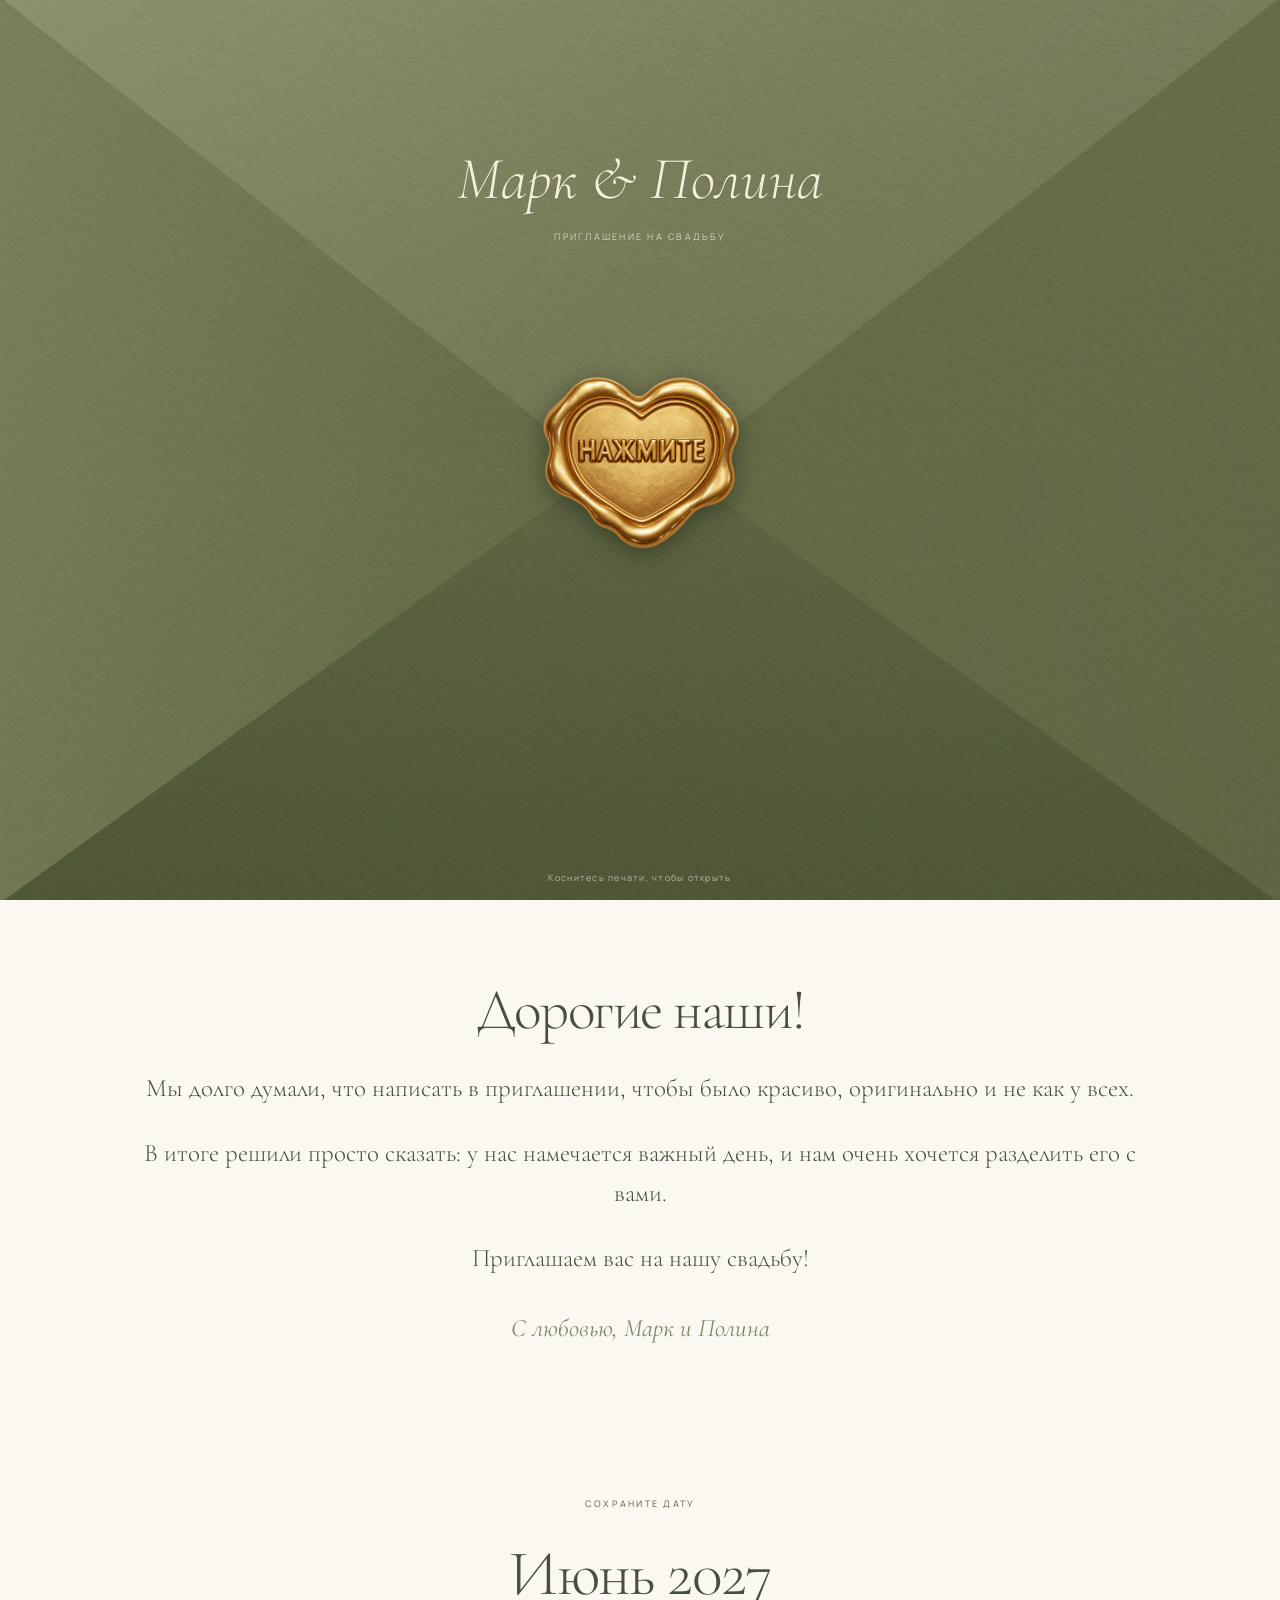
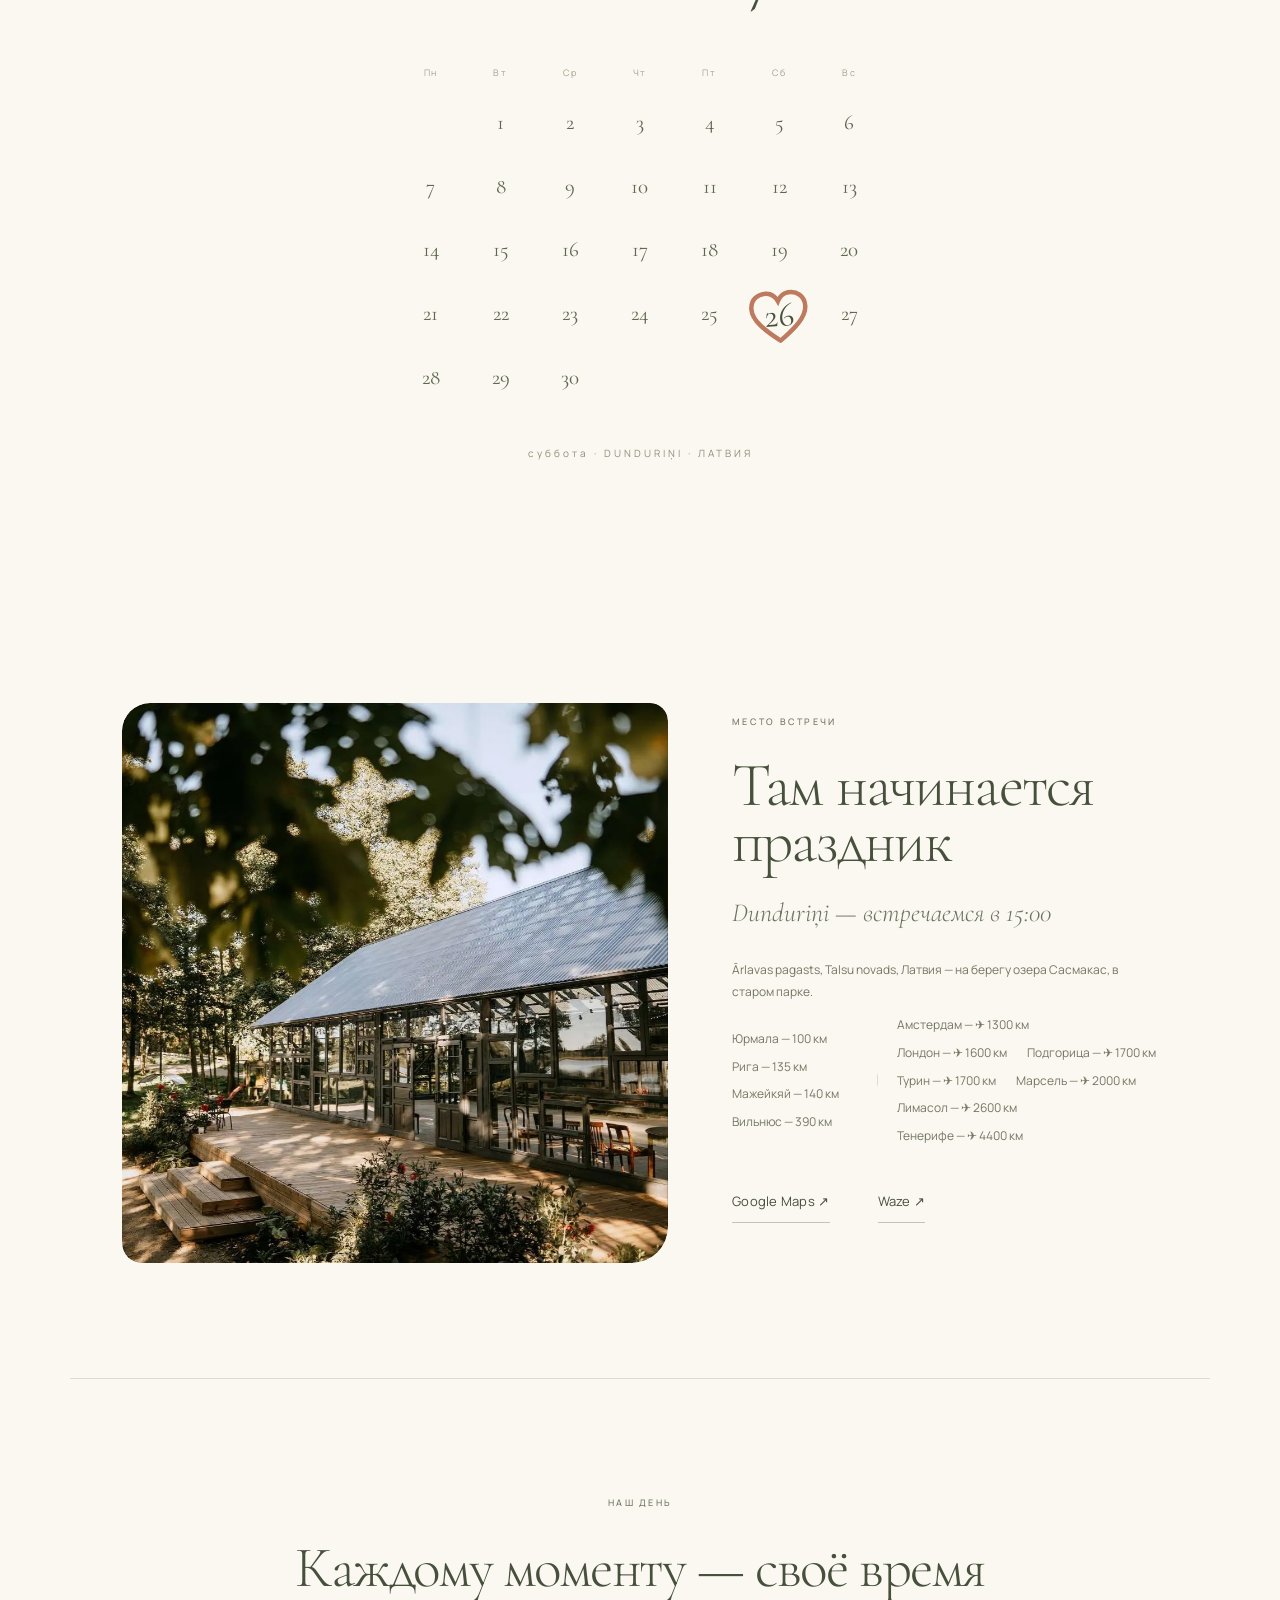
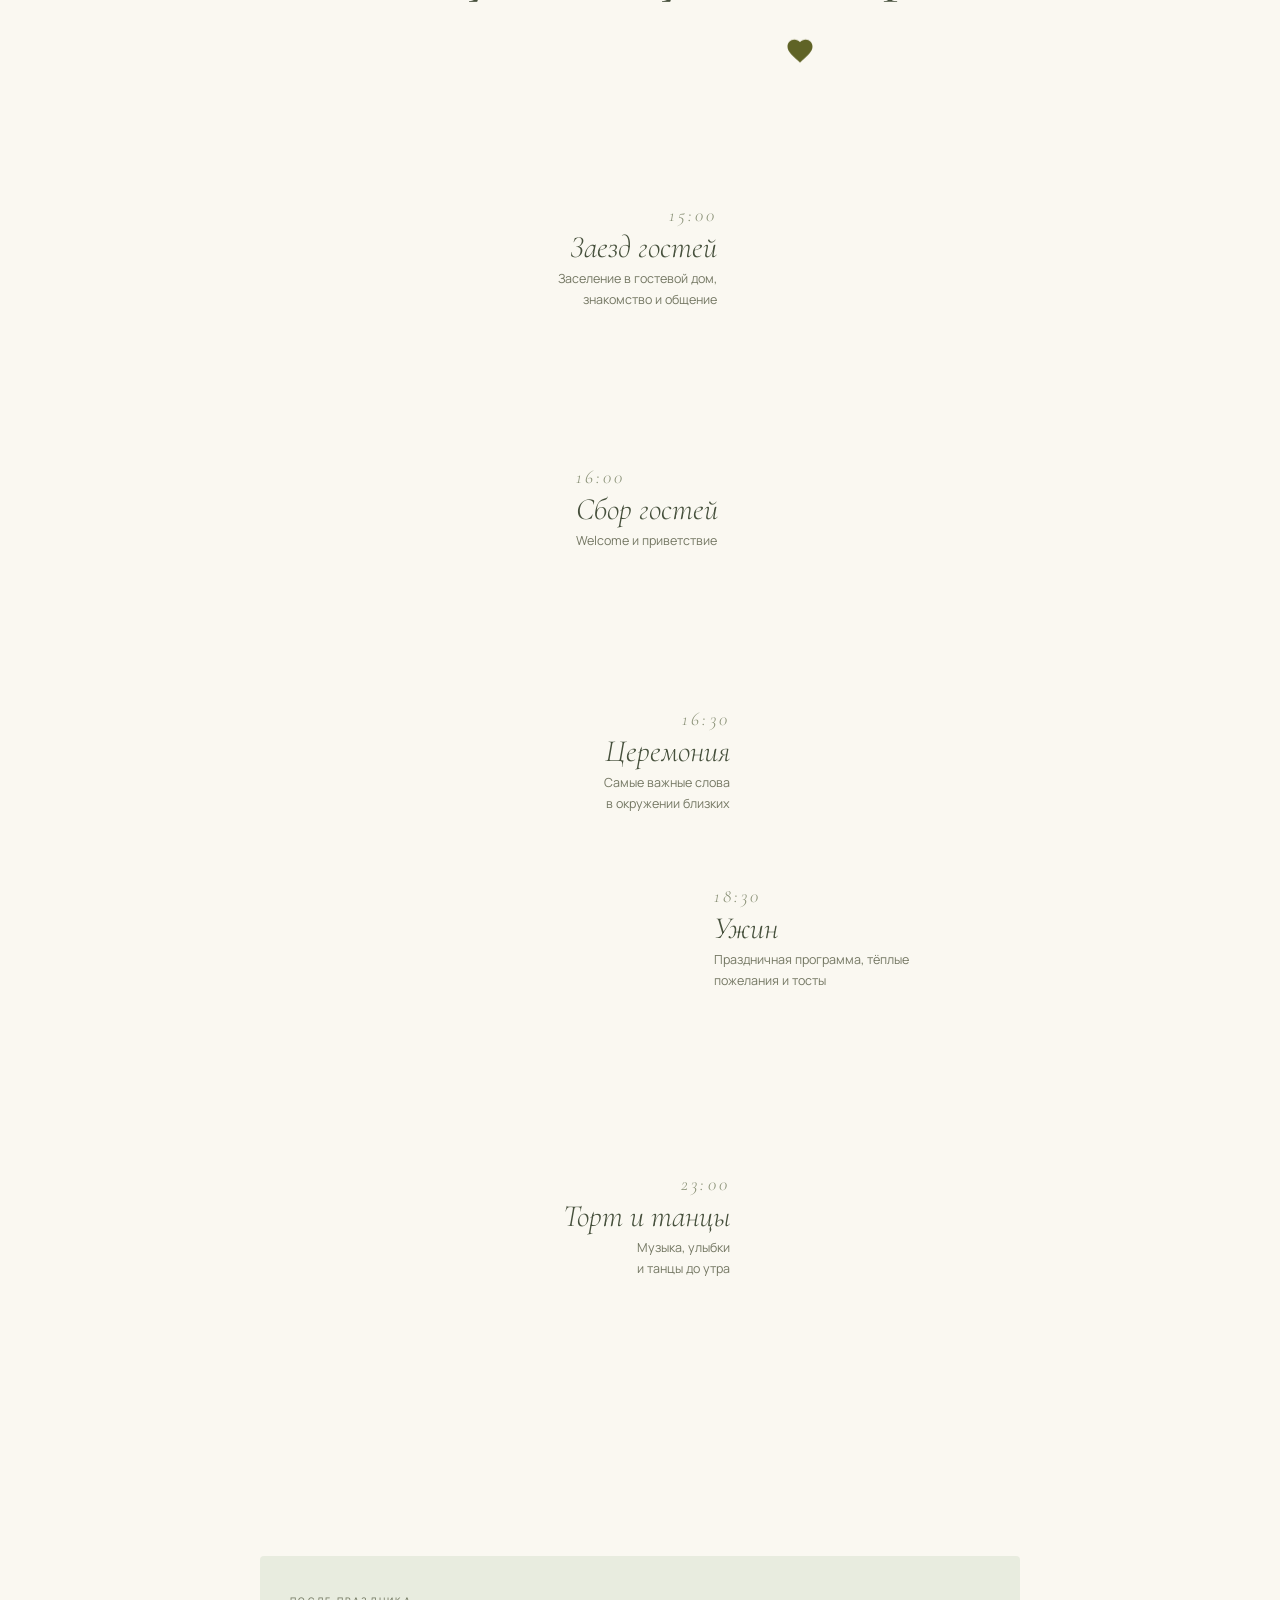
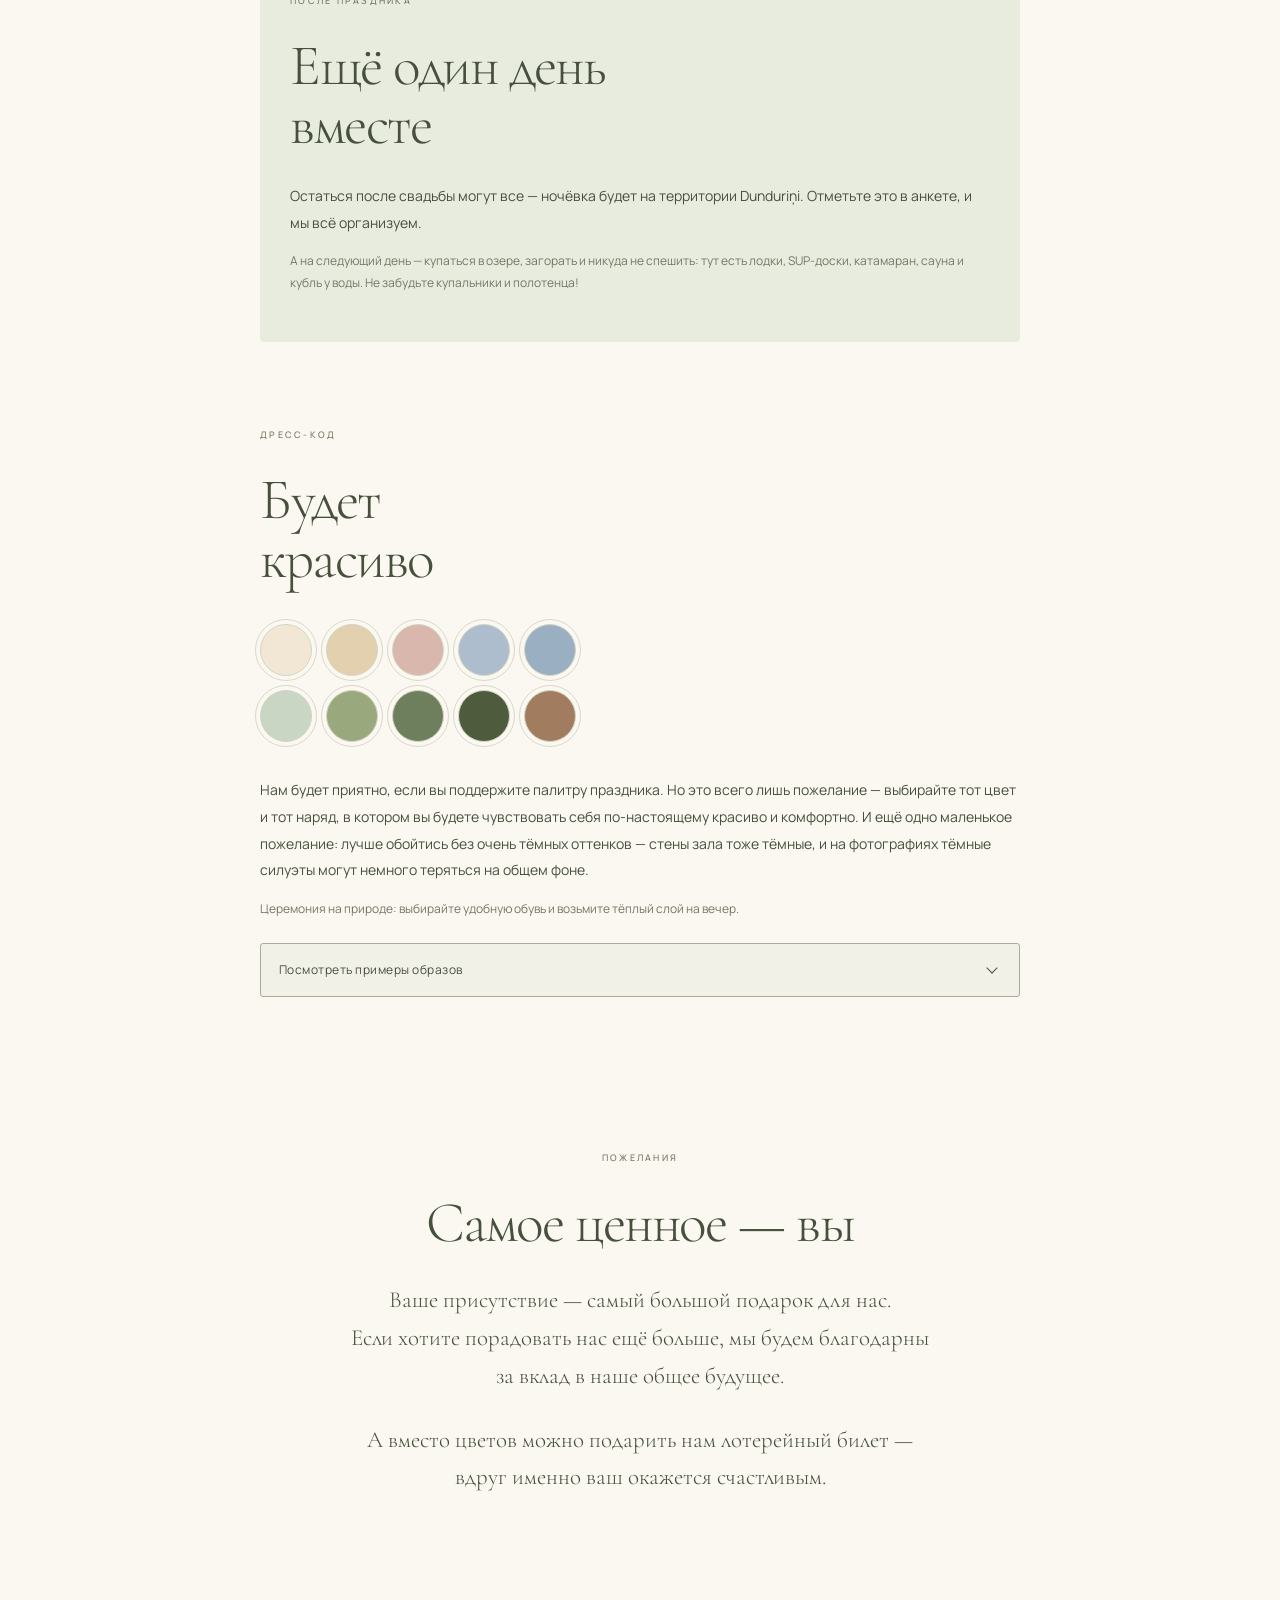
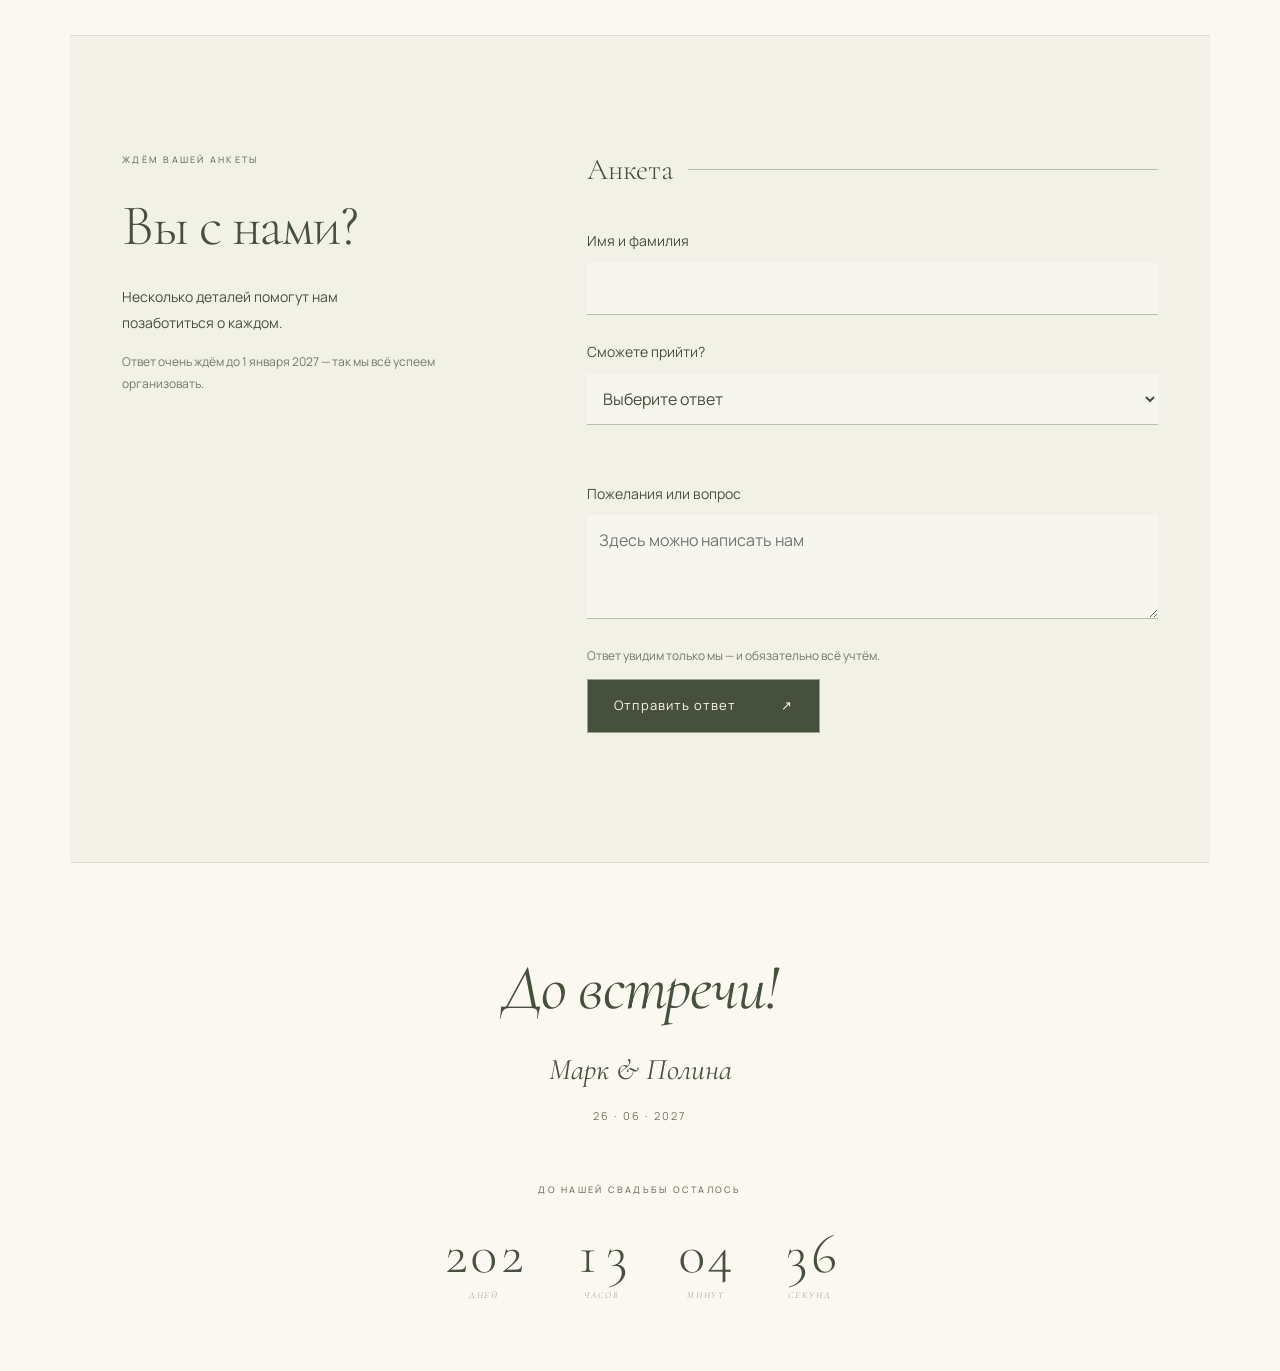
==== commit 48d43af1: "rsvp: simplify transport question" ====
--- a/index.html
+++ b/index.html
@@ -1,5 +1,5 @@
 <!doctype html>
-<html lang="ru"><head><meta charset="utf-8"><meta name="viewport" content="width=device-width,initial-scale=1,viewport-fit=cover"><meta name="theme-color" content="#faf8f1"><meta name="robots" content="noindex,nofollow"><meta name="referrer" content="no-referrer"><title>Марк и Полина · 26 июня 2027</title><link rel="stylesheet" href="styles.css?v=155"><script src="i18n.js?v=155" defer></script><script src="app.js?v=147" defer></script></head>
+<html lang="ru"><head><meta charset="utf-8"><meta name="viewport" content="width=device-width,initial-scale=1,viewport-fit=cover"><meta name="theme-color" content="#faf8f1"><meta name="robots" content="noindex,nofollow"><meta name="referrer" content="no-referrer"><title>Марк и Полина · 26 июня 2027</title><link rel="stylesheet" href="styles.css?v=155"><script src="i18n.js?v=155" defer></script><script src="app.js?v=148" defer></script></head>
 <body><div class="envelope-screen" id="envelope"><div class="flap flap-left"></div><div class="flap flap-right"></div><div class="flap flap-bottom"><p class="env-hint" data-vy="Коснитесь печати, чтобы открыть" data-tu="Коснись печати, чтобы открыть">Коснитесь печати, чтобы открыть</p></div><div class="flap flap-top"><p class="flap-title"><span>Марк &amp; Полина</span><small>ПРИГЛАШЕНИЕ НА СВАДЬБУ</small></p></div><div class="wax" role="button" tabindex="0" aria-label="Открыть приглашение"><img src="seal.png" alt="" data-seal-ru><img src="seal-en.png" alt="" data-seal-en hidden></div></div><header><a class="monogram" href="#home">М <i>&</i> П</a><nav aria-label="Разделы"><a href="#place">Место</a><a href="#day">Программа</a><a href="#rsvp">Анкета</a><button class="lang-toggle" type="button" aria-label="Switch to English">EN</button></nav></header>
 <main><section class="hero editorial-hero paper-hero" id="home"><div class="hero-copy"><p class="eyebrow">ПРИГЛАШАЕМ НА НАШУ СВАДЬБУ</p><h1><span class="name-mark">Марк</span><em>&</em><span class="name-polina">Полина</span></h1><p class="hero-meta"><time datetime="2027-06-26">26 · 06 · 2027</time><span class="hero-location">DUNDURIŅI · ЛАТВИЯ</span></p><a class="hero-details" href="#invitation">Открыть приглашение <span aria-hidden="true">↓</span></a></div><img class="hero-calla" src="hero-calla-reference.png" alt="" aria-hidden="true"><span class="hero-side-note" aria-hidden="true">НАЧАЛО НАШЕЙ ИСТОРИИ</span></section>
 <section class="letter" id="invitation"><h2 id="greeting">Дорогие наши!</h2><p>Мы долго думали, что написать в приглашении, чтобы было красиво, оригинально и не как у всех.</p><p data-vy="В итоге решили просто сказать: у нас намечается важный день, и нам очень хочется разделить его с вами." data-tu="В итоге решили просто сказать: у нас намечается важный день, и нам очень хочется разделить его с тобой.">В итоге решили просто сказать: у нас намечается важный день, и нам очень хочется разделить его с вами.</p><p id="invitation-note">Приглашаем вас на нашу свадьбу!</p><div class="signature">С любовью, Марк и Полина</div></section>
@@ -17,4 +17,3 @@
 </div><figure class="lk-hero"><img src="dresscode-reference.jpg" alt="Примеры образов в палитре праздника: платья и рубашки в песочных, зелёных, голубых и розовых оттенках" loading="lazy" decoding="async"><figcaption>Как это может выглядеть вместе</figcaption></figure></details></div></section>
 <section class="wishes"><p class="eyebrow">ПОЖЕЛАНИЯ</p><h2>Самое ценное — вы</h2><p>Ваше присутствие — самый большой подарок для нас.<br> Если хотите порадовать нас ещё больше, мы будем благодарны<br> за вклад в наше общее будущее.</p><p class="wishes-lottery">А вместо цветов можно подарить нам лотерейный билет —<br> вдруг именно ваш окажется счастливым.</p></section><section id="rsvp" class="rsvp"><div><p class="eyebrow">ЖДЁМ ВАШЕЙ АНКЕТЫ</p><h2>Вы с нами?</h2><p>Несколько деталей помогут нам<br> позаботиться о каждом.</p><p class="small">Ответ очень ждём до <time datetime="2027-01-01">1 января 2027</time> — так мы всё успеем организовать.</p></div><form id="response"><div id="guests"></div><label>Пожелания или вопрос<textarea name="comment" rows="3" maxlength="1500" placeholder="Здесь можно написать нам"></textarea></label><p class="small">Ответ увидим только мы — и обязательно всё учтём.</p><button class="button" type="submit">Отправить ответ <span>↗</span></button><p id="status" role="status" aria-live="polite"></p></form></section></main><footer class="wedding-finale"><p class="finale-title">До встречи!</p><span>Марк &amp; Полина</span><p class="finale-date">26 · 06 · 2027</p><div class="countdown"><p class="eyebrow">ДО НАШЕЙ СВАДЬБЫ ОСТАЛОСЬ</p><div class="cd-grid"><div><b data-cd="d">—</b><span>дней</span></div><div><b data-cd="h">—</b><span>часов</span></div><div><b data-cd="m">—</b><span>минут</span></div><div><b data-cd="s">—</b><span>секунд</span></div></div></div></footer></body></html>
 
-
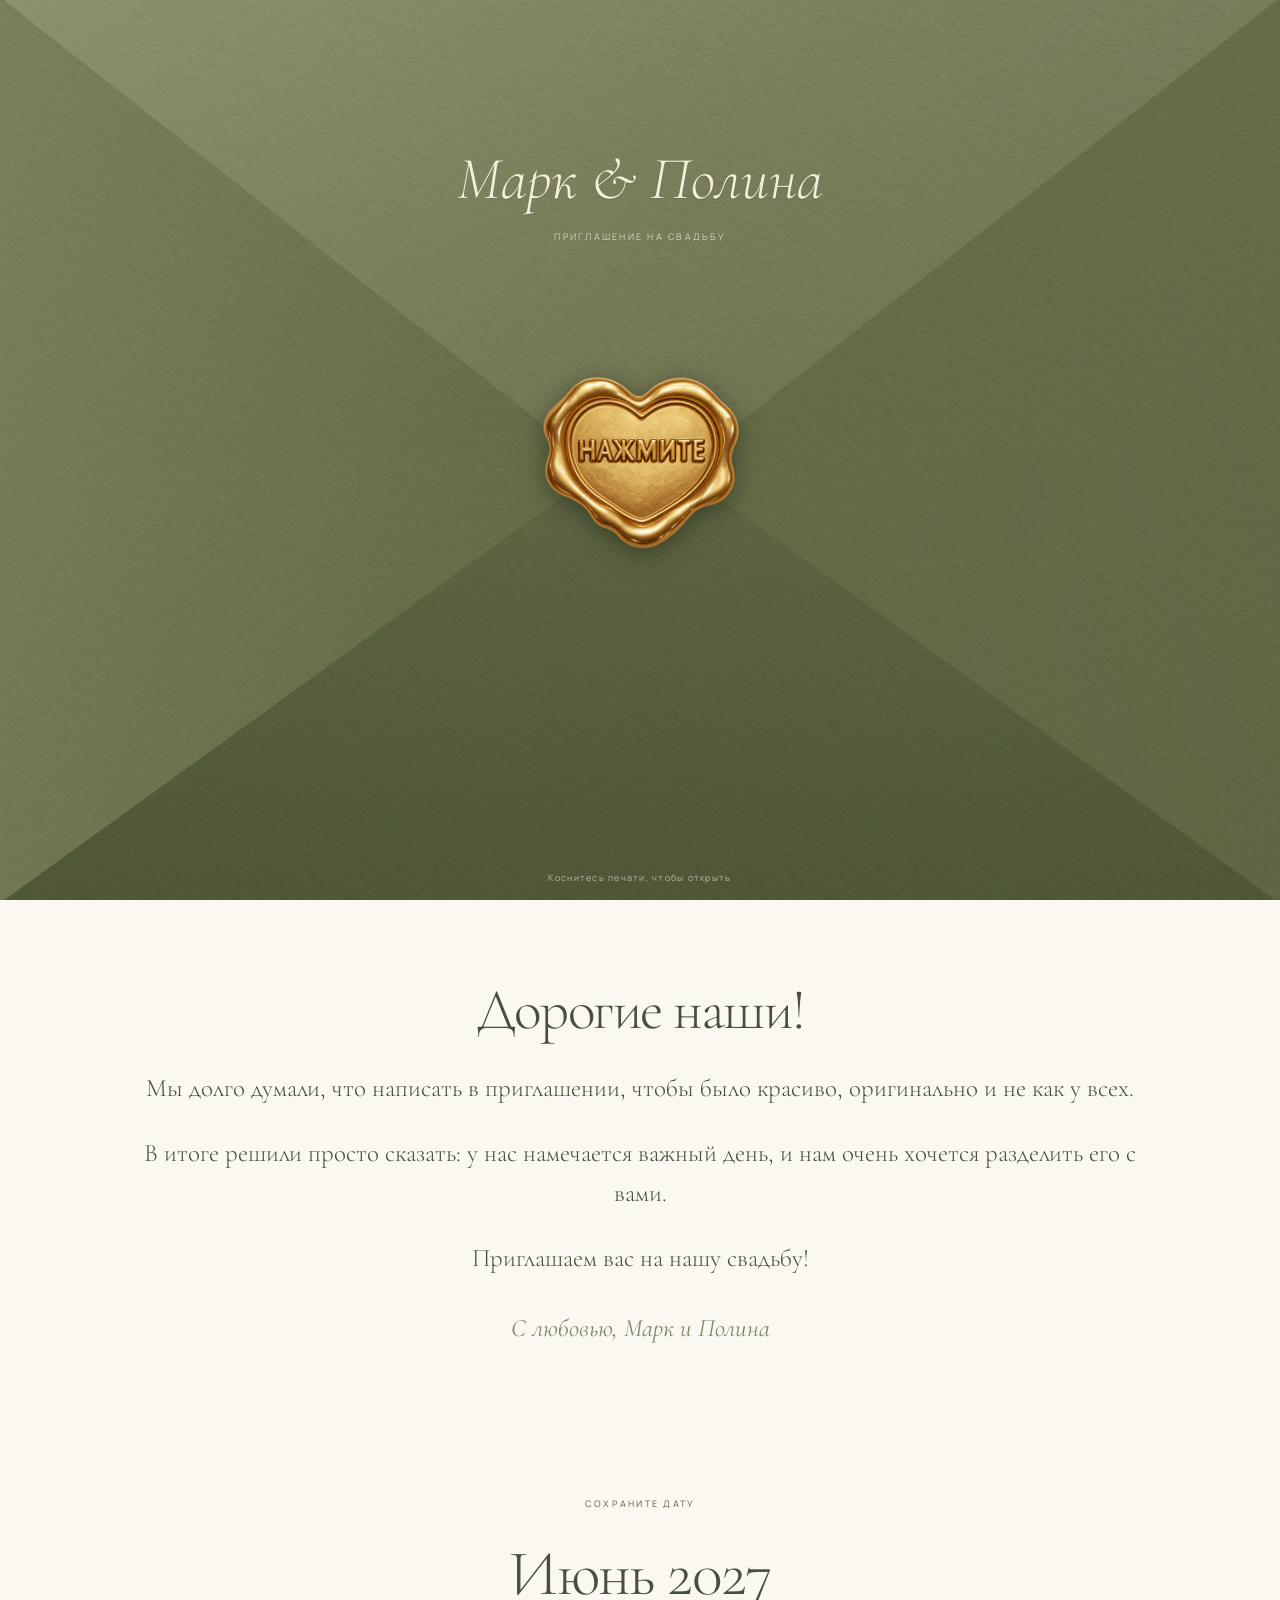
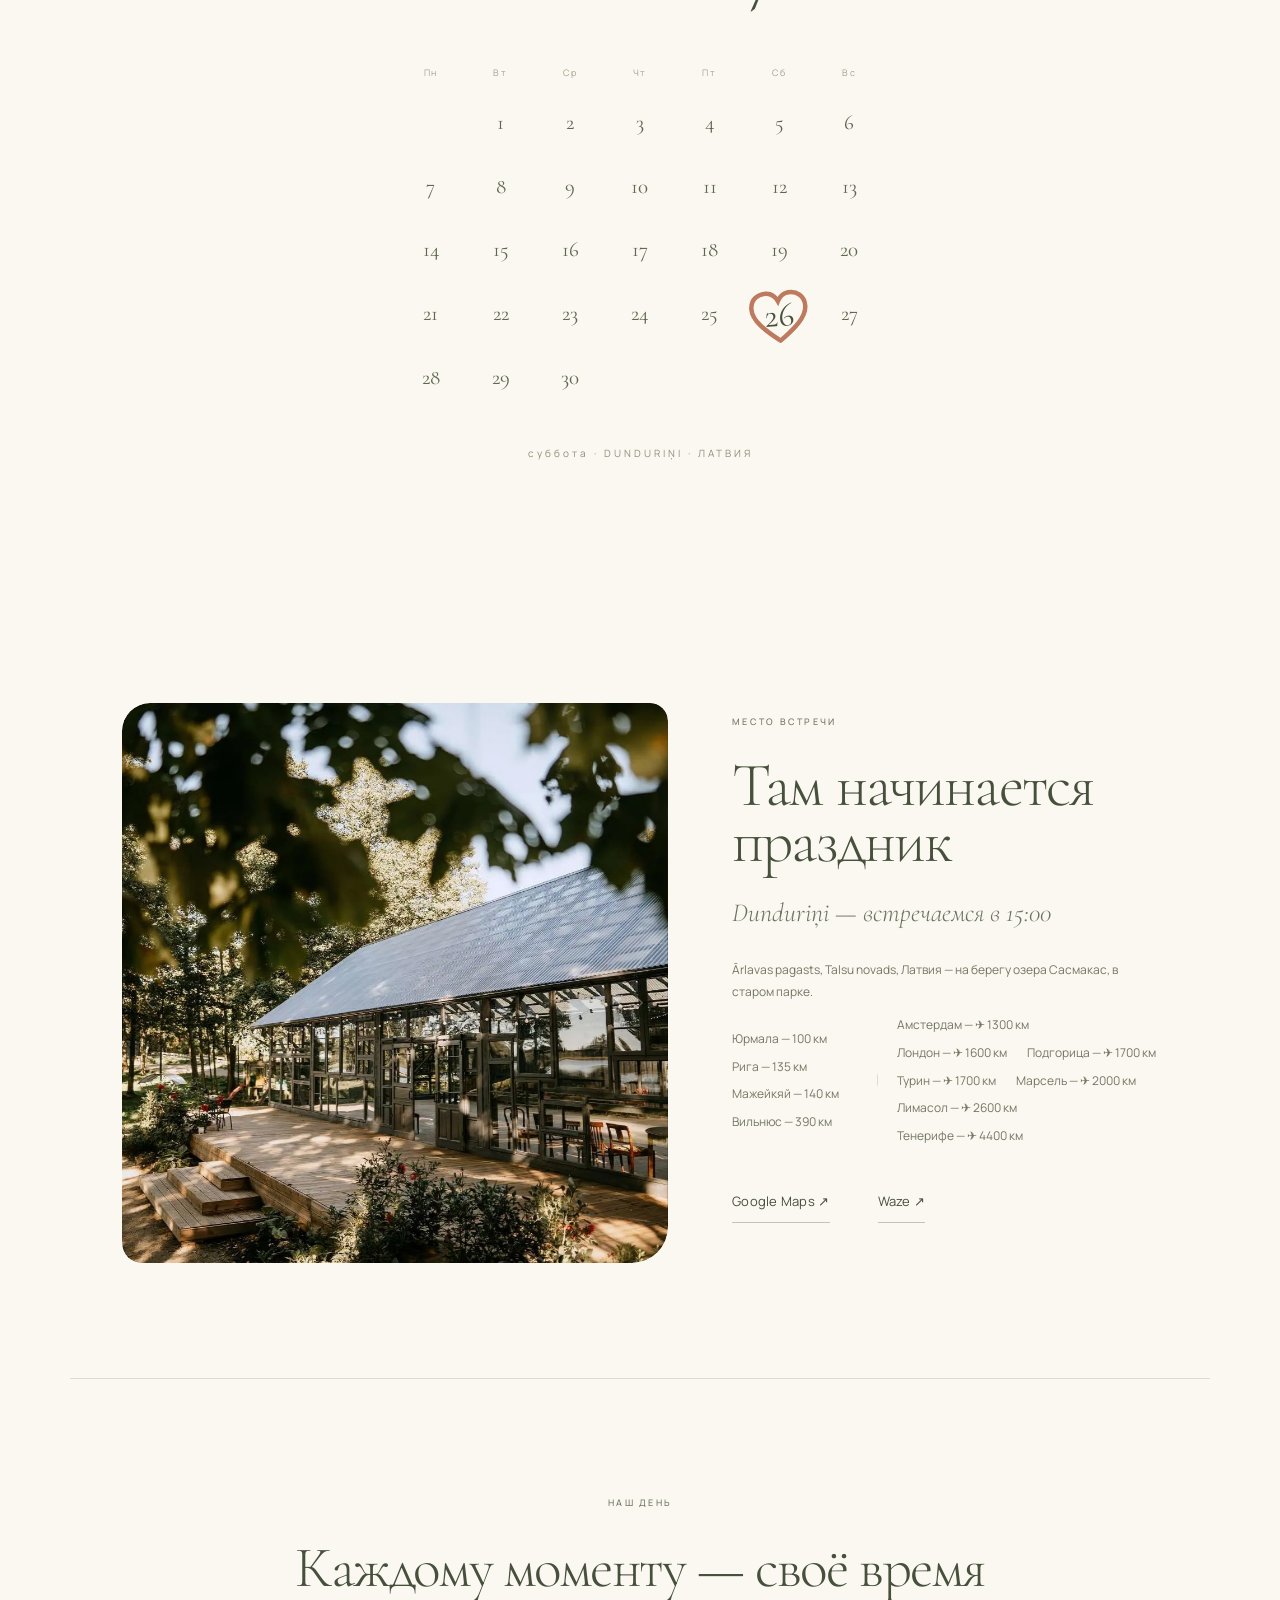
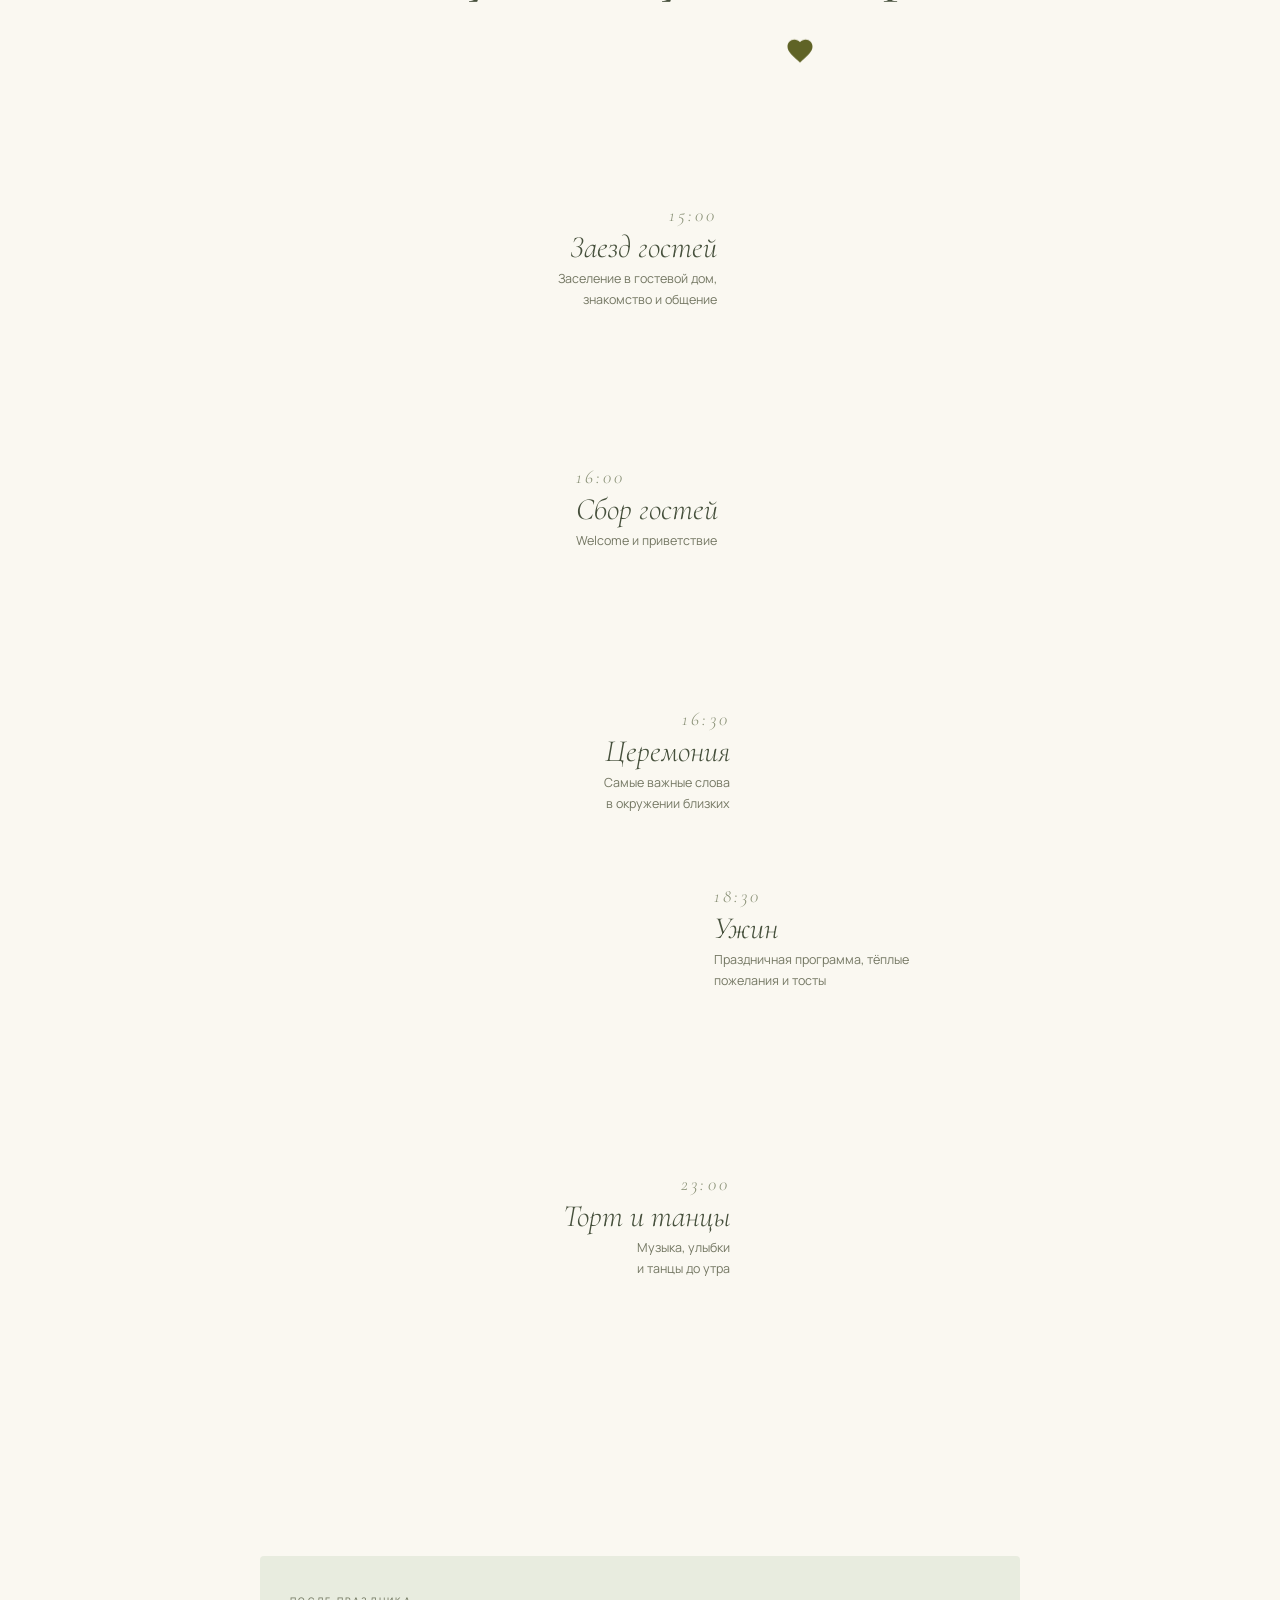
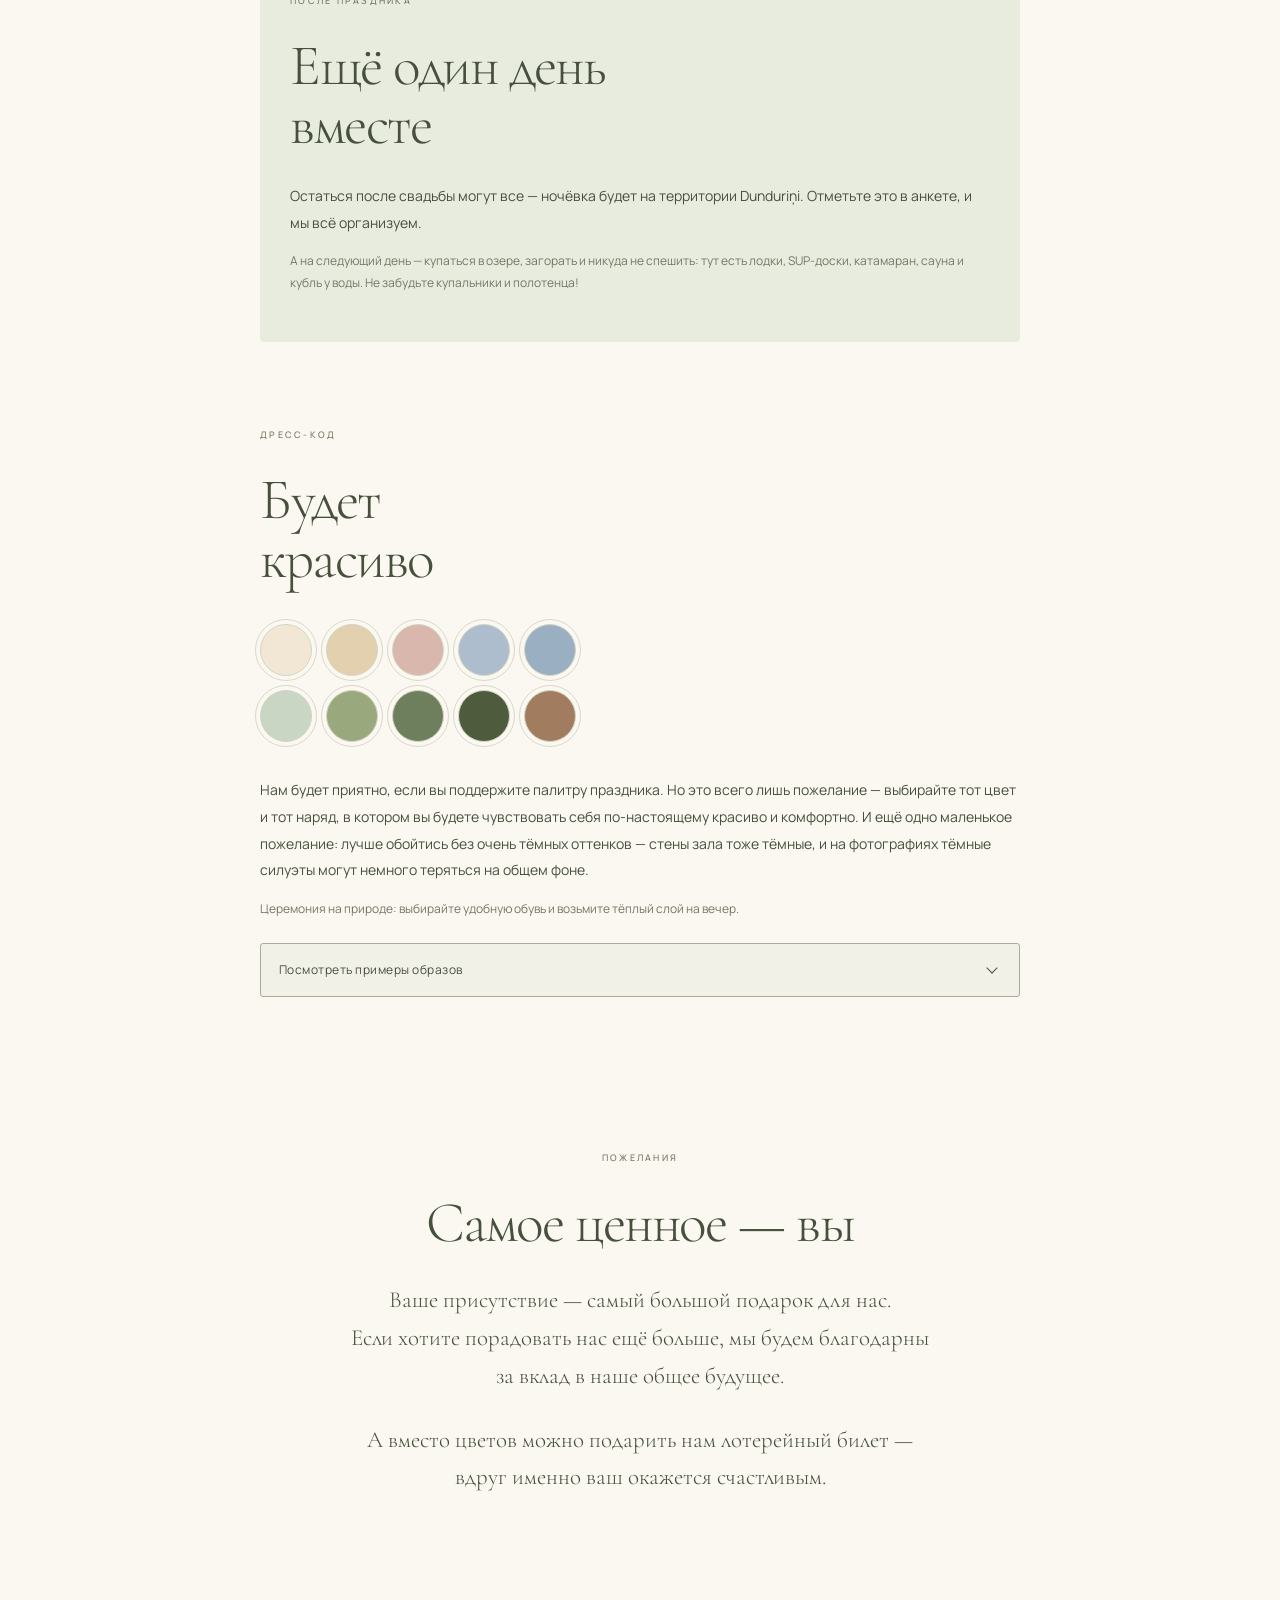
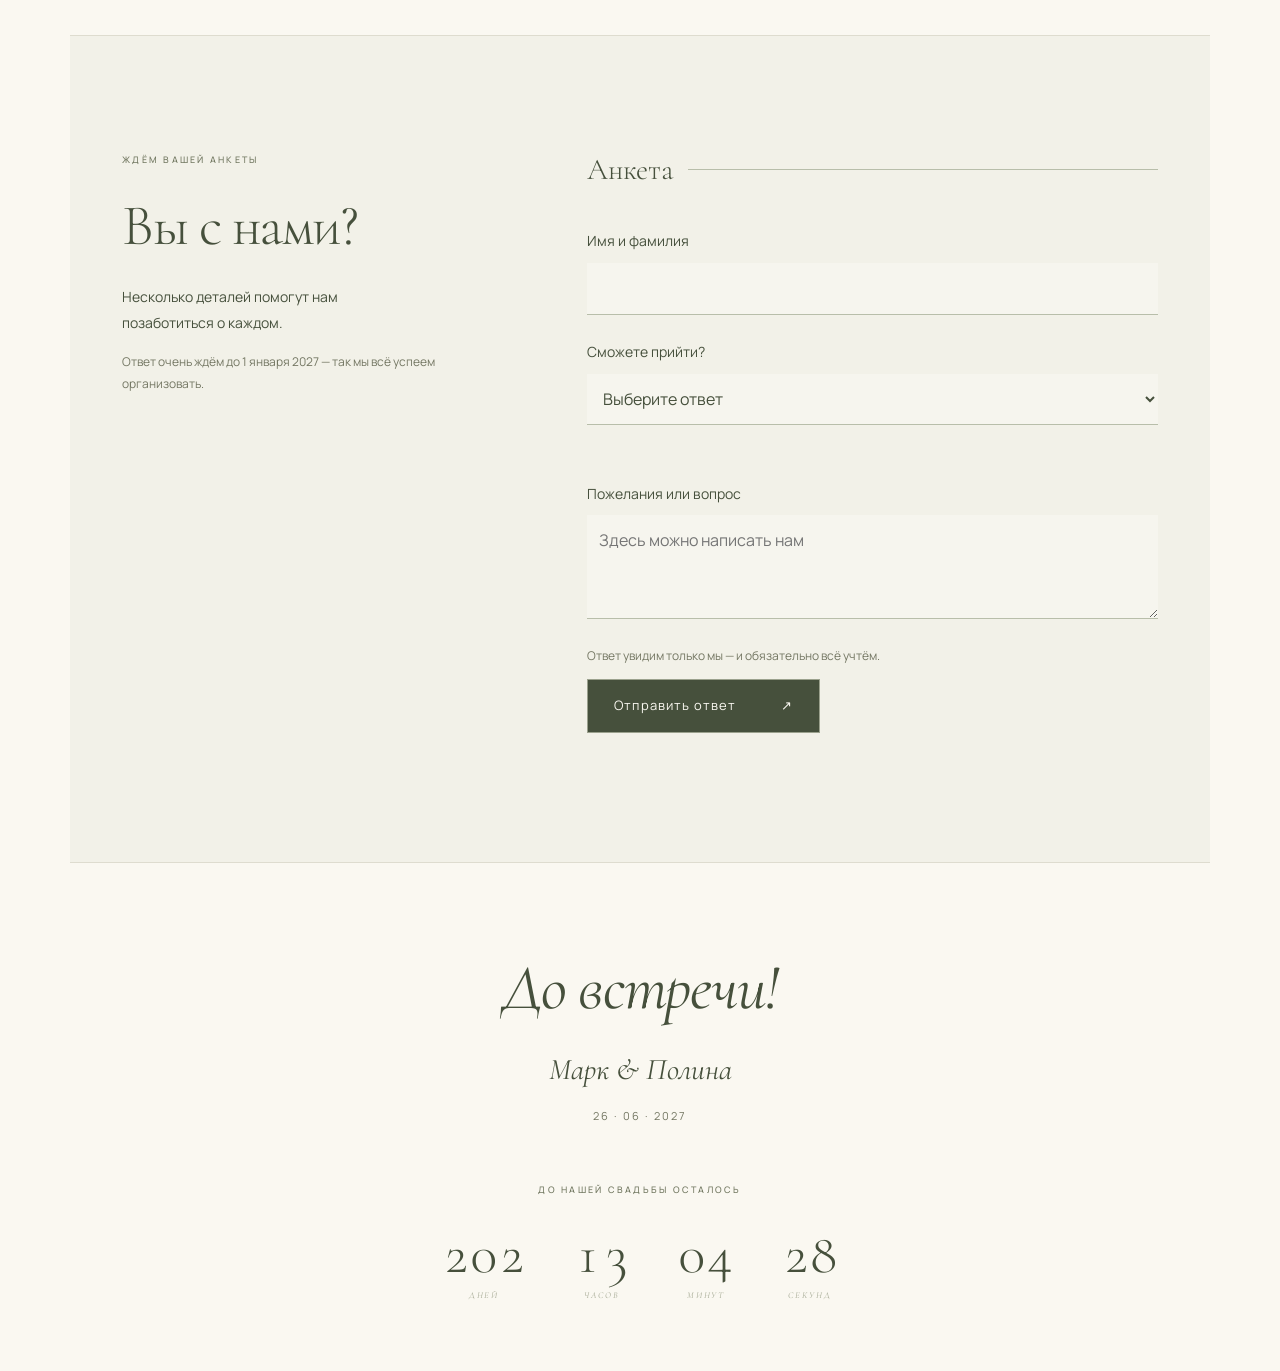
==== commit 12ed2b41: "rsvp: remove redundant transport option" ====
--- a/index.html
+++ b/index.html
@@ -1,5 +1,5 @@
 <!doctype html>
-<html lang="ru"><head><meta charset="utf-8"><meta name="viewport" content="width=device-width,initial-scale=1,viewport-fit=cover"><meta name="theme-color" content="#faf8f1"><meta name="robots" content="noindex,nofollow"><meta name="referrer" content="no-referrer"><title>Марк и Полина · 26 июня 2027</title><link rel="stylesheet" href="styles.css?v=155"><script src="i18n.js?v=155" defer></script><script src="app.js?v=148" defer></script></head>
+<html lang="ru"><head><meta charset="utf-8"><meta name="viewport" content="width=device-width,initial-scale=1,viewport-fit=cover"><meta name="theme-color" content="#faf8f1"><meta name="robots" content="noindex,nofollow"><meta name="referrer" content="no-referrer"><title>Марк и Полина · 26 июня 2027</title><link rel="stylesheet" href="styles.css?v=155"><script src="i18n.js?v=155" defer></script><script src="app.js?v=149" defer></script></head>
 <body><div class="envelope-screen" id="envelope"><div class="flap flap-left"></div><div class="flap flap-right"></div><div class="flap flap-bottom"><p class="env-hint" data-vy="Коснитесь печати, чтобы открыть" data-tu="Коснись печати, чтобы открыть">Коснитесь печати, чтобы открыть</p></div><div class="flap flap-top"><p class="flap-title"><span>Марк &amp; Полина</span><small>ПРИГЛАШЕНИЕ НА СВАДЬБУ</small></p></div><div class="wax" role="button" tabindex="0" aria-label="Открыть приглашение"><img src="seal.png" alt="" data-seal-ru><img src="seal-en.png" alt="" data-seal-en hidden></div></div><header><a class="monogram" href="#home">М <i>&</i> П</a><nav aria-label="Разделы"><a href="#place">Место</a><a href="#day">Программа</a><a href="#rsvp">Анкета</a><button class="lang-toggle" type="button" aria-label="Switch to English">EN</button></nav></header>
 <main><section class="hero editorial-hero paper-hero" id="home"><div class="hero-copy"><p class="eyebrow">ПРИГЛАШАЕМ НА НАШУ СВАДЬБУ</p><h1><span class="name-mark">Марк</span><em>&</em><span class="name-polina">Полина</span></h1><p class="hero-meta"><time datetime="2027-06-26">26 · 06 · 2027</time><span class="hero-location">DUNDURIŅI · ЛАТВИЯ</span></p><a class="hero-details" href="#invitation">Открыть приглашение <span aria-hidden="true">↓</span></a></div><img class="hero-calla" src="hero-calla-reference.png" alt="" aria-hidden="true"><span class="hero-side-note" aria-hidden="true">НАЧАЛО НАШЕЙ ИСТОРИИ</span></section>
 <section class="letter" id="invitation"><h2 id="greeting">Дорогие наши!</h2><p>Мы долго думали, что написать в приглашении, чтобы было красиво, оригинально и не как у всех.</p><p data-vy="В итоге решили просто сказать: у нас намечается важный день, и нам очень хочется разделить его с вами." data-tu="В итоге решили просто сказать: у нас намечается важный день, и нам очень хочется разделить его с тобой.">В итоге решили просто сказать: у нас намечается важный день, и нам очень хочется разделить его с вами.</p><p id="invitation-note">Приглашаем вас на нашу свадьбу!</p><div class="signature">С любовью, Марк и Полина</div></section>
@@ -16,4 +16,3 @@
 <p class="lk-group">Для парней</p><div class="lookbook-card full"><h4>Светлая рубашка + брюки</h4><div class="lk-swatches"><i style="background:#f1e7d4" title="Шампань"></i><i style="background:#e3d0ae" title="Песочный"></i><i style="background:#c9d6c3" title="Светлый эвкалипт"></i><i style="background:#aebdce" title="Голубой"></i><i style="background:#9aa87e" title="Шалфей"></i><i style="background:#a17c5e" title="Коричневый"></i><i style="background:#6d7f5d" title="Хаки"></i></div><p>Те же оттенки, что и для девушек, — подойдёт любая рубашка из лёгкой ткани (лён/хлопок) и брюки в светлых или нейтральных тонах: шампань, песочный, эвкалипт, голубой, шалфей, коричневый или хаки.</p></div>
 </div><figure class="lk-hero"><img src="dresscode-reference.jpg" alt="Примеры образов в палитре праздника: платья и рубашки в песочных, зелёных, голубых и розовых оттенках" loading="lazy" decoding="async"><figcaption>Как это может выглядеть вместе</figcaption></figure></details></div></section>
 <section class="wishes"><p class="eyebrow">ПОЖЕЛАНИЯ</p><h2>Самое ценное — вы</h2><p>Ваше присутствие — самый большой подарок для нас.<br> Если хотите порадовать нас ещё больше, мы будем благодарны<br> за вклад в наше общее будущее.</p><p class="wishes-lottery">А вместо цветов можно подарить нам лотерейный билет —<br> вдруг именно ваш окажется счастливым.</p></section><section id="rsvp" class="rsvp"><div><p class="eyebrow">ЖДЁМ ВАШЕЙ АНКЕТЫ</p><h2>Вы с нами?</h2><p>Несколько деталей помогут нам<br> позаботиться о каждом.</p><p class="small">Ответ очень ждём до <time datetime="2027-01-01">1 января 2027</time> — так мы всё успеем организовать.</p></div><form id="response"><div id="guests"></div><label>Пожелания или вопрос<textarea name="comment" rows="3" maxlength="1500" placeholder="Здесь можно написать нам"></textarea></label><p class="small">Ответ увидим только мы — и обязательно всё учтём.</p><button class="button" type="submit">Отправить ответ <span>↗</span></button><p id="status" role="status" aria-live="polite"></p></form></section></main><footer class="wedding-finale"><p class="finale-title">До встречи!</p><span>Марк &amp; Полина</span><p class="finale-date">26 · 06 · 2027</p><div class="countdown"><p class="eyebrow">ДО НАШЕЙ СВАДЬБЫ ОСТАЛОСЬ</p><div class="cd-grid"><div><b data-cd="d">—</b><span>дней</span></div><div><b data-cd="h">—</b><span>часов</span></div><div><b data-cd="m">—</b><span>минут</span></div><div><b data-cd="s">—</b><span>секунд</span></div></div></div></footer></body></html>
-
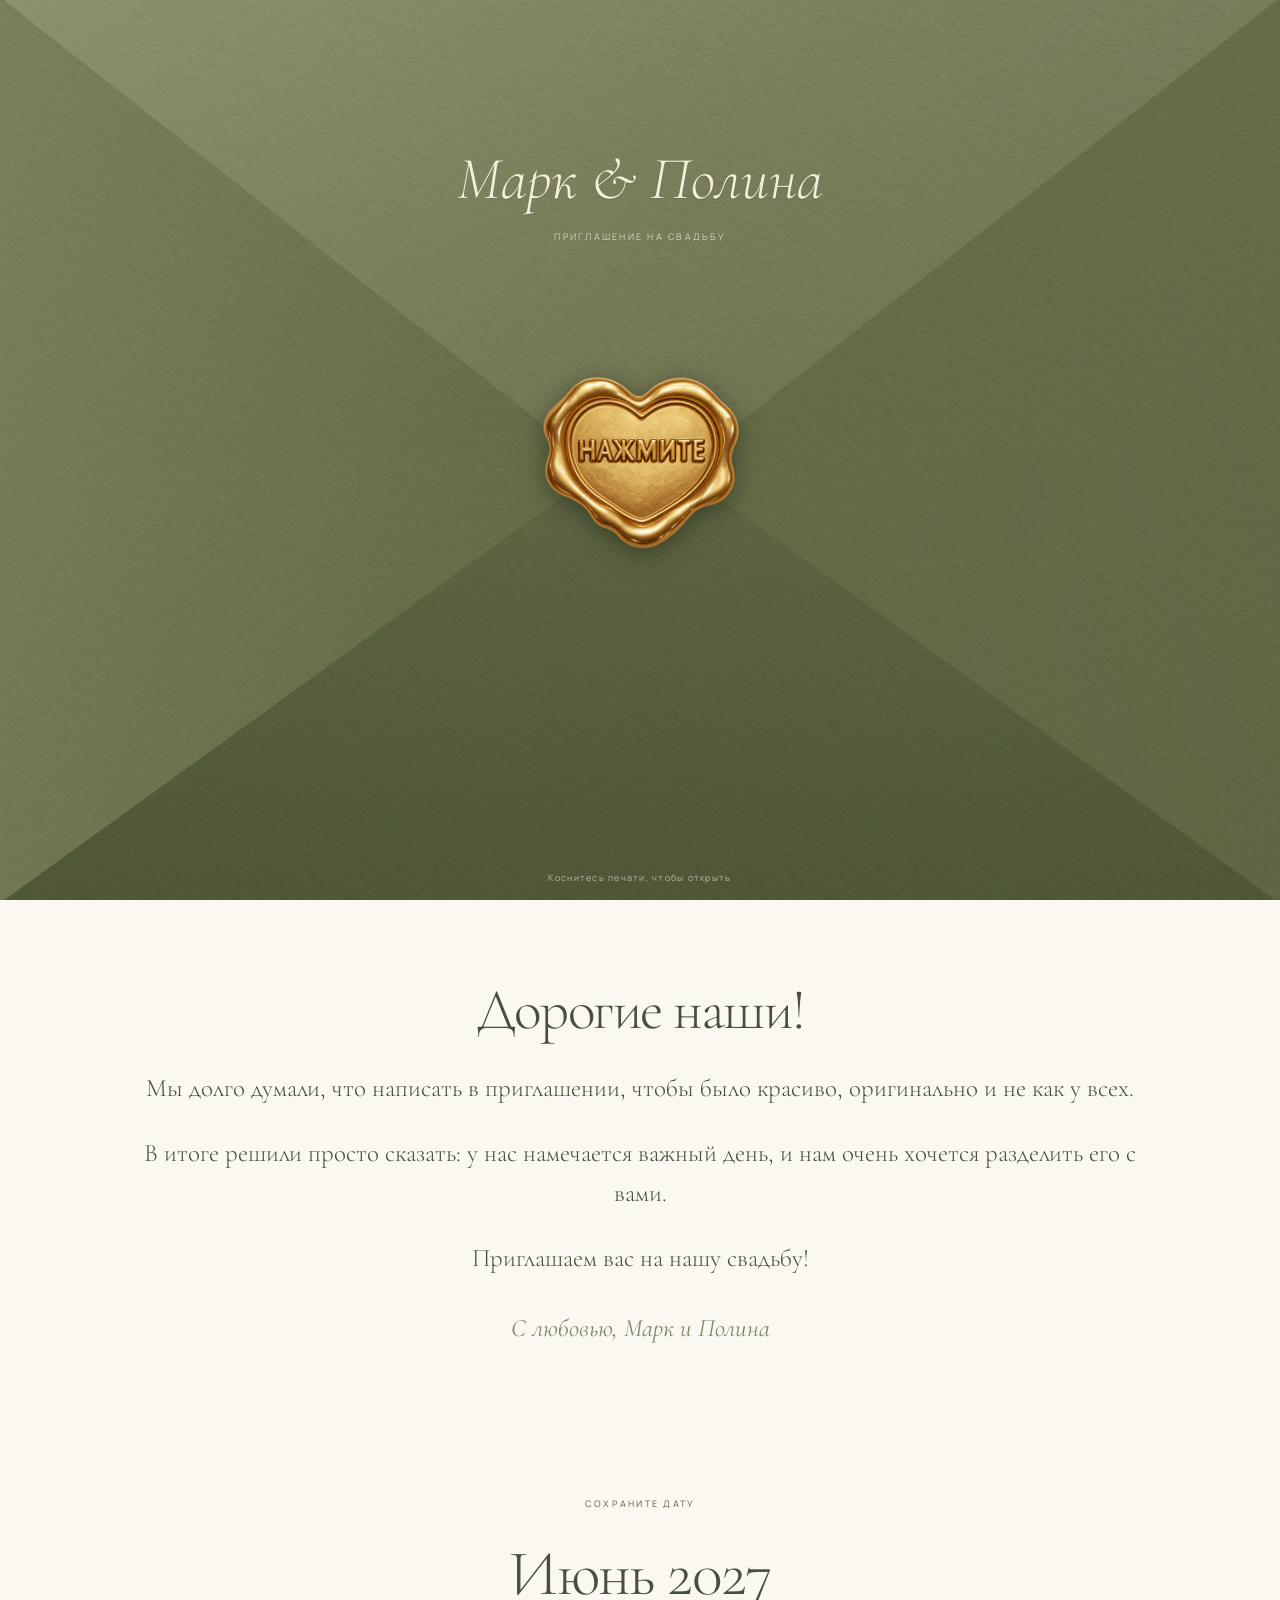
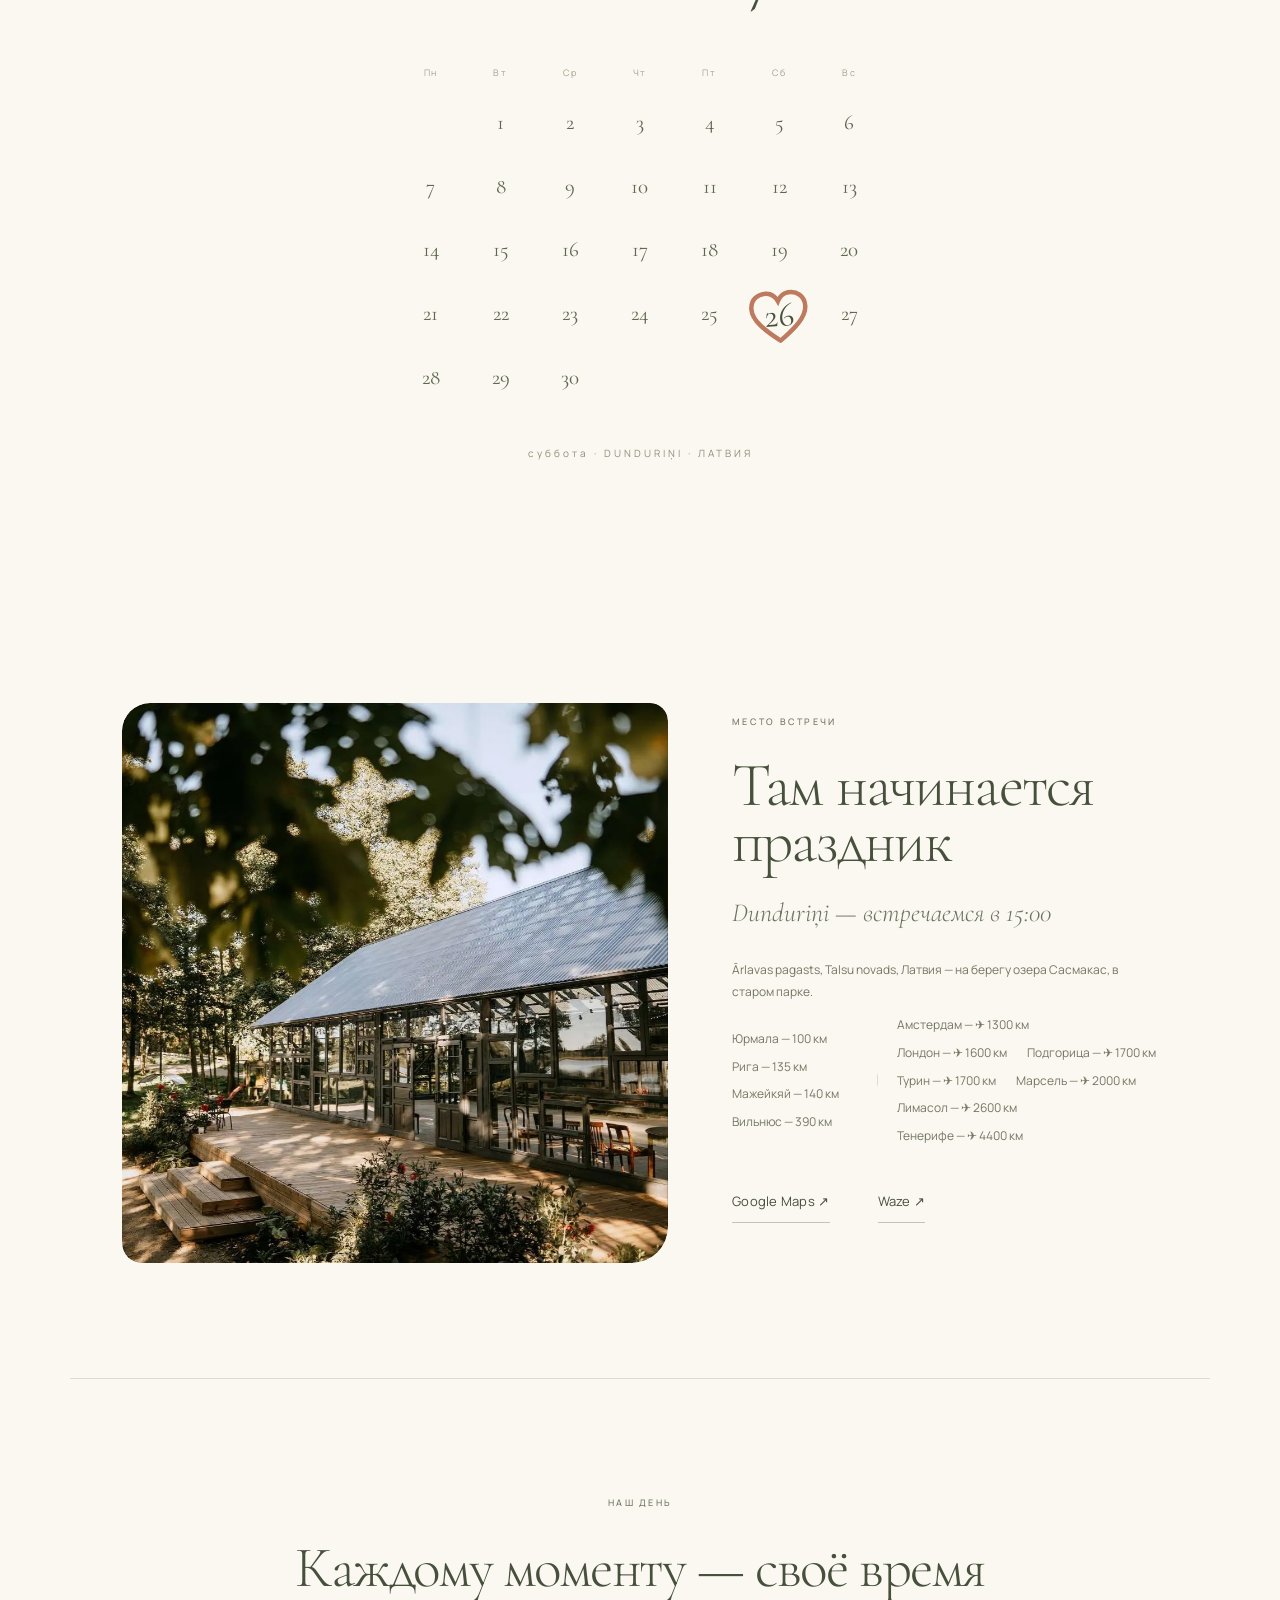
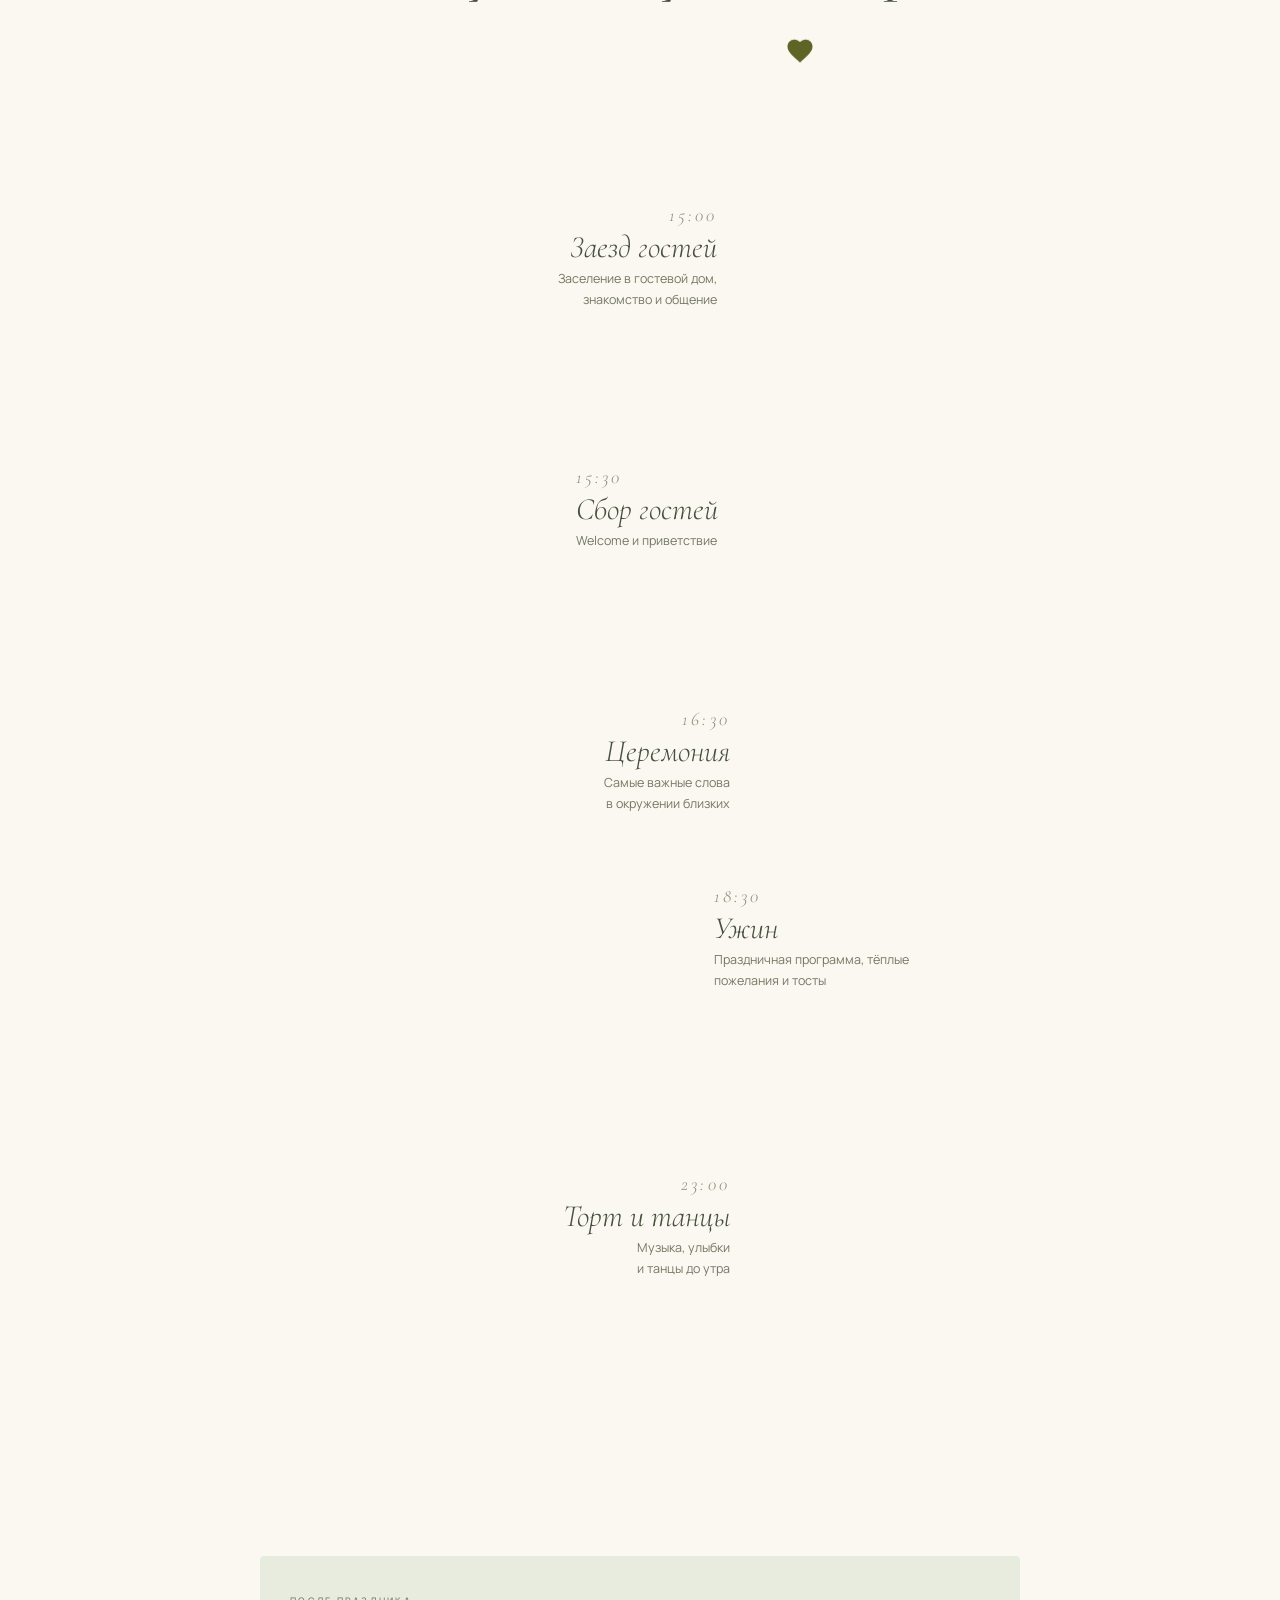
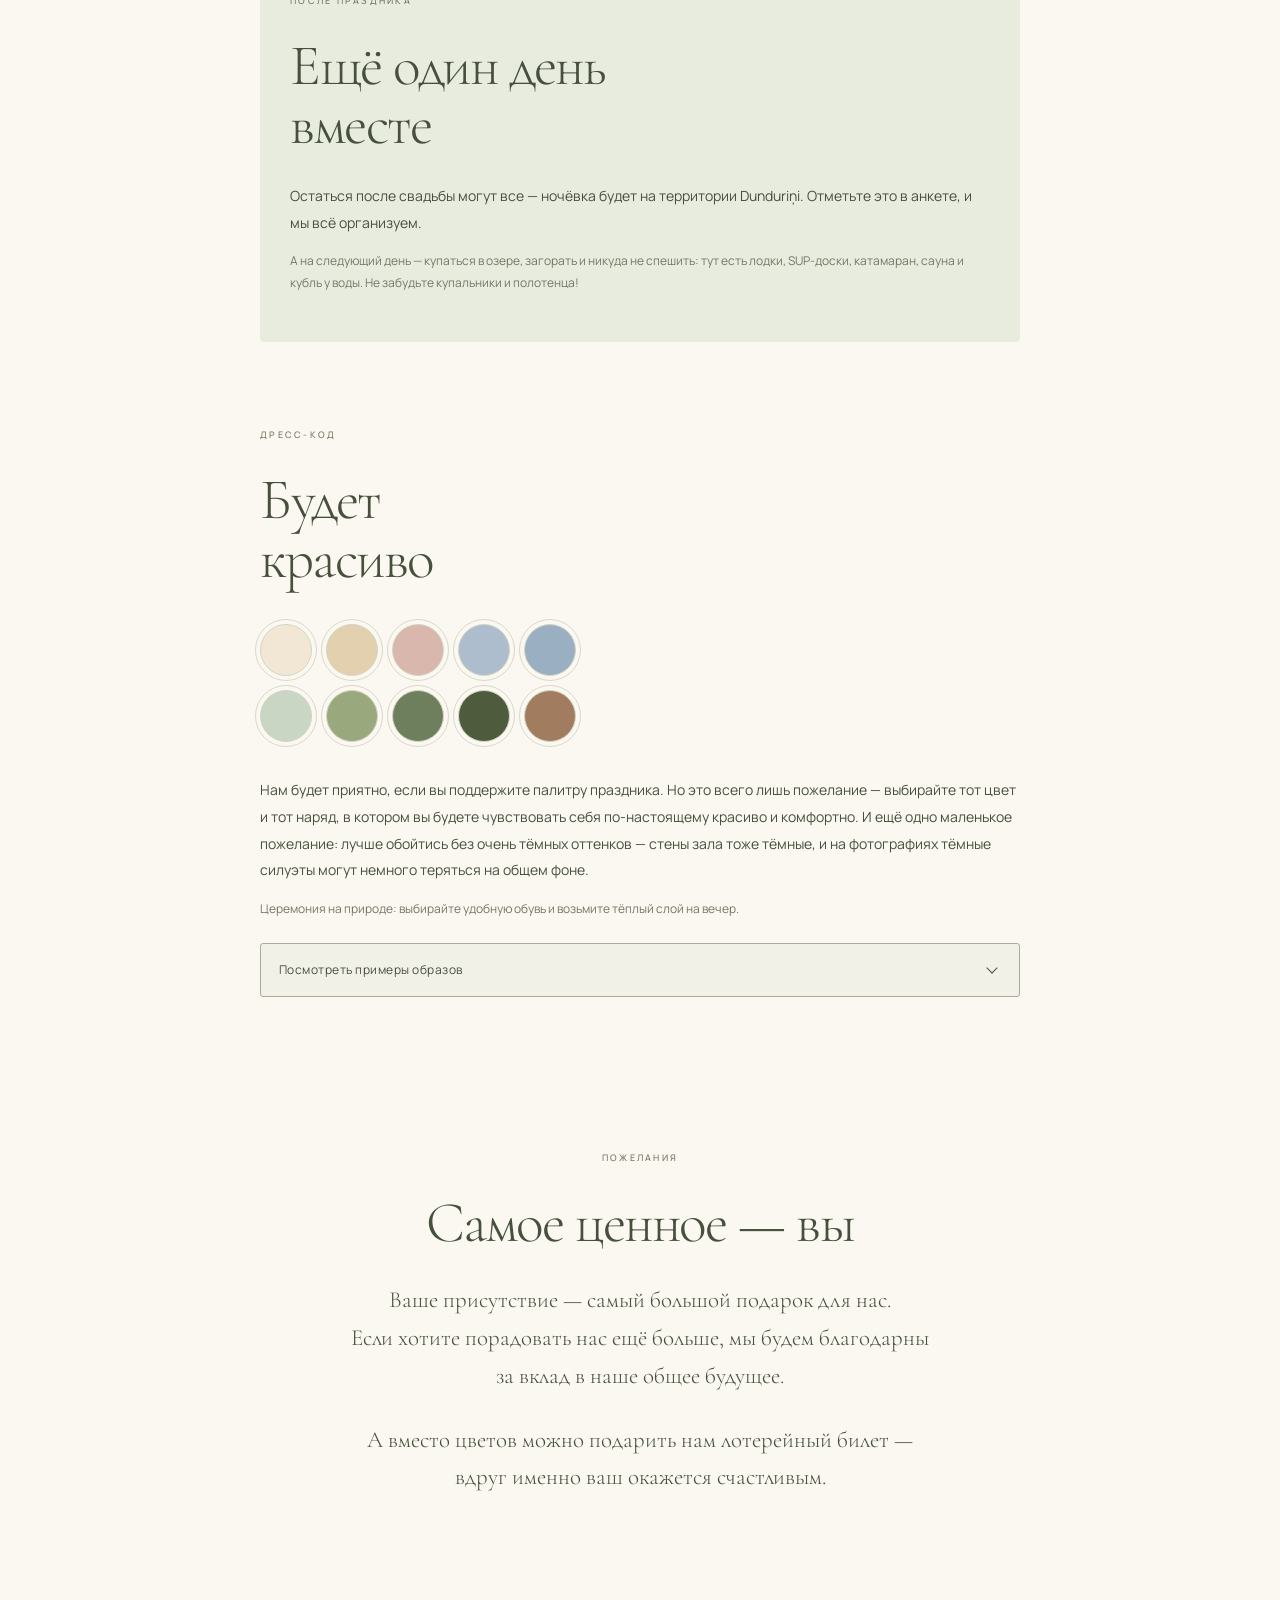
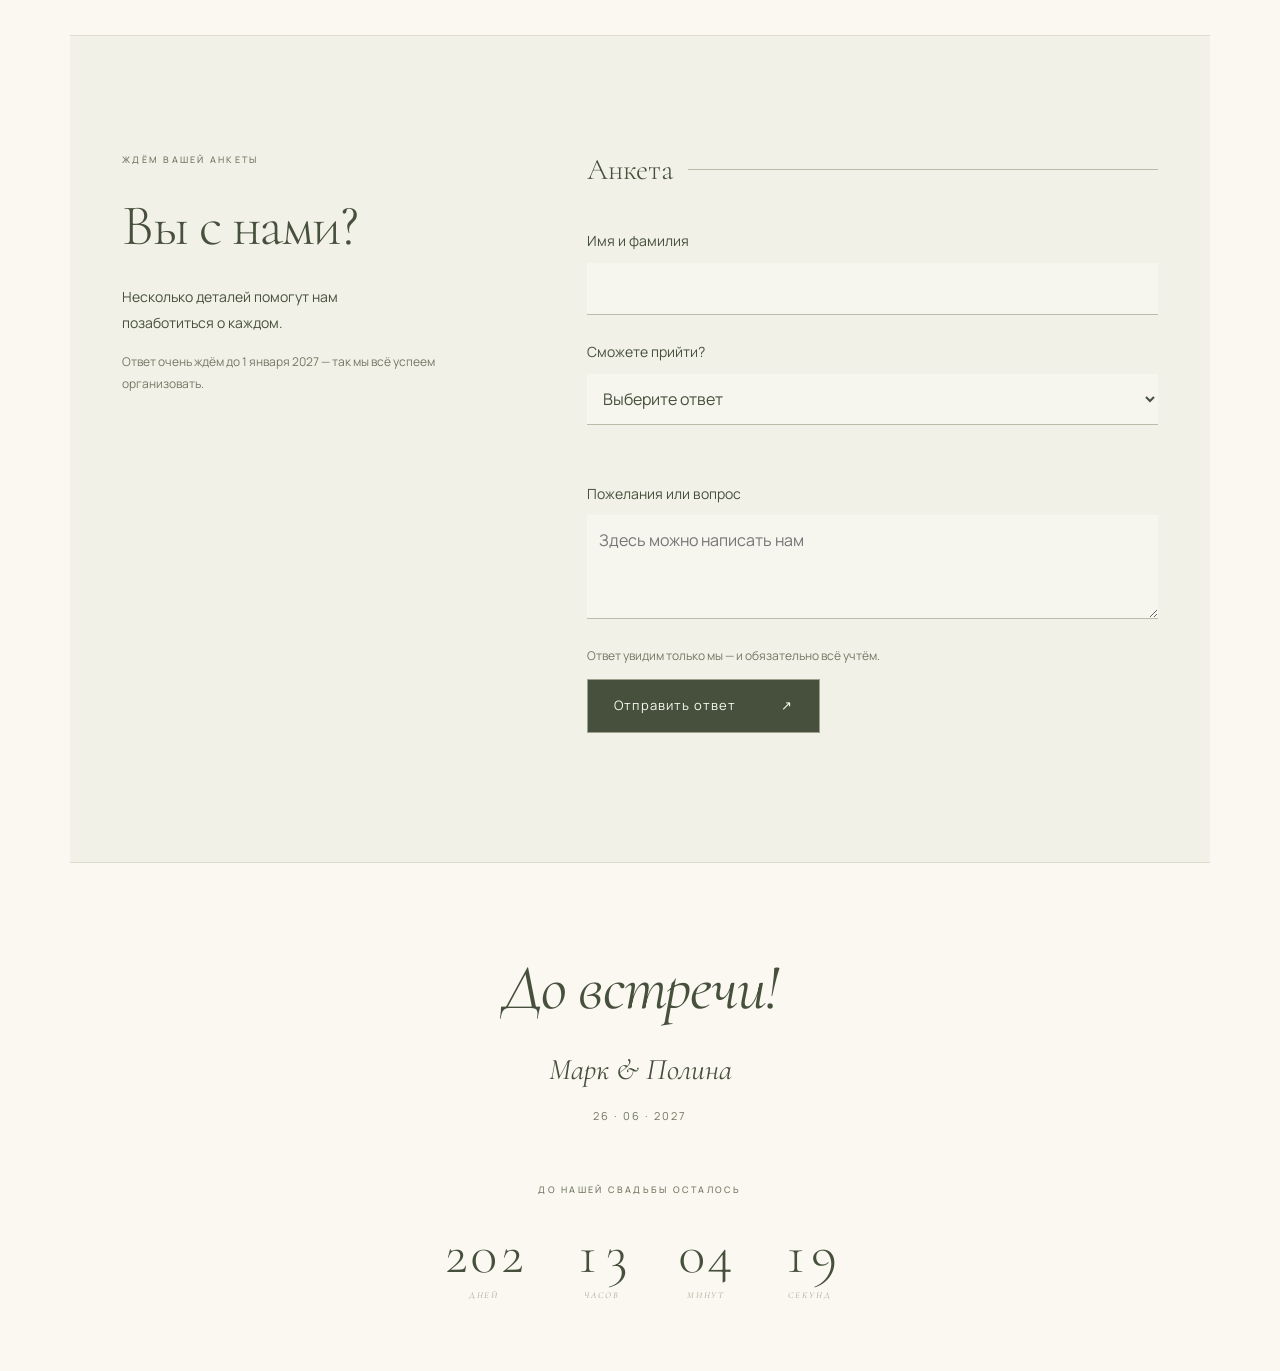
==== commit 586e3660: "schedule: move welcome to 15:30" ====
--- a/index.html
+++ b/index.html
@@ -5,7 +5,7 @@
 <section class="letter" id="invitation"><h2 id="greeting">Дорогие наши!</h2><p>Мы долго думали, что написать в приглашении, чтобы было красиво, оригинально и не как у всех.</p><p data-vy="В итоге решили просто сказать: у нас намечается важный день, и нам очень хочется разделить его с вами." data-tu="В итоге решили просто сказать: у нас намечается важный день, и нам очень хочется разделить его с тобой.">В итоге решили просто сказать: у нас намечается важный день, и нам очень хочется разделить его с вами.</p><p id="invitation-note">Приглашаем вас на нашу свадьбу!</p><div class="signature">С любовью, Марк и Полина</div></section>
 <section class="calendar"><p class="eyebrow">СОХРАНИТЕ ДАТУ</p><h2>Июнь 2027</h2><div class="cal-grid" role="grid" aria-label="Календарь на июнь 2027, свадьба 26 июня"><span>Пн</span><span>Вт</span><span>Ср</span><span>Чт</span><span>Пт</span><span>Сб</span><span>Вс</span><i></i><b>1</b><b>2</b><b>3</b><b>4</b><b>5</b><b>6</b><b>7</b><b>8</b><b>9</b><b>10</b><b>11</b><b>12</b><b>13</b><b>14</b><b>15</b><b>16</b><b>17</b><b>18</b><b>19</b><b>20</b><b>21</b><b>22</b><b>23</b><b>24</b><b>25</b><b class="today" aria-label="26"><svg class="cal-heart" viewBox="0 0 40 36" aria-hidden="true"><path d="M20 31 C12 25 5 19 5 12.5 C5 7 9.5 4 14 4.5 C17 4.8 19 7 20 9 C21 7 23 4.8 26 4.5 C30.5 4 35 7 35 12.5 C35 19 28 25 20 31"/><text class="cal-num" x="20.4" y="16.6">26</text></svg></b><b>27</b><b>28</b><b>29</b><b>30</b></div><p class="cal-note">суббота · DUNDURIŅI · ЛАТВИЯ</p></section>
 <section id="place" class="place-editorial"><div class="place-grid"><div class="place-media reveal"><div class="place-gallery" aria-label="Фотографии площадки Dunduriņi"><button class="pg-arrow pg-prev" type="button" aria-label="Предыдущее фото">‹</button><div class="pg-viewport"><div class="pg-track"><img src="1.jpg" alt="Стеклянный зал Dunduriņi и деревянная палуба" loading="eager" decoding="async"><img src="4.jpg" alt="Гости на территории Dunduriņi — вид на парк и озеро" loading="eager" decoding="async"><img src="2.jpg" alt="Dunduriņi вечером — тёплая подсветка зала" loading="eager" decoding="async"><img src="3.jpg" alt="Терраса у озера Сасмакас с фонарями" loading="eager" decoding="async"></div></div><button class="pg-arrow pg-next" type="button" aria-label="Следующее фото">›</button><div class="pg-dots" role="tablist" aria-label="Навигация по фото"></div></div></div><div class="place-copy"><p class="eyebrow reveal">МЕСТО ВСТРЕЧИ</p><h2 class="place-title reveal">Там начинается<br> праздник</h2><p class="place-name reveal">Dunduriņi — встречаемся в 15:00</p><p class="small place-meta reveal">Ārlavas pagasts, Talsu novads, Латвия — на берегу озера Сасмакас, в старом парке.</p><p class="small distances reveal" aria-label="Откуда приедут гости: расстояния до Dunduriņi"><span class="dist-group"><span>Юрмала — 100 км</span><span>Рига — 135 км</span><span>Мажейкяй — 140 км</span><span>Вильнюс — 390 км</span></span><span class="dist-group dist-fly"><span>Амстердам — ✈ 1300 км</span><span>Лондон — ✈ 1600 км</span><span>Подгорица — ✈ 1700 км</span><span>Турин — ✈ 1700 км</span><span>Марсель — ✈ 2000 км</span><span>Лимасол — ✈ 2600 км</span><span>Тенерифе — ✈ 4400 км</span></span></p><div class="place-actions reveal"><a class="text-link" href="https://www.google.com/maps/search/?api=1&query=Atp%C5%ABtas%20vieta%20Dunduri%C5%86i" target="_blank" rel="noopener noreferrer">Google Maps ↗</a><a class="text-link" href="https://waze.com/ul?q=Atputas%20vieta%20Dundurini" target="_blank" rel="noopener noreferrer">Waze ↗</a></div></div></div></section>
-<section id="day" class="day"><p class="eyebrow">НАШ ДЕНЬ</p><h2>Каждому моменту — своё время</h2><div class="timeline"><svg class="tl-path" viewBox="0 0 400 1600" preserveAspectRatio="none" aria-hidden="true"><path d="M300 -10C355 70 355 130 320 210C267.5 330 90 380 105 510C125 640 290 660 300 800C310 930 135 960 135 1090C135 1220 310 1260 310 1420C310 1510 300 1570 285 1610"/></svg><article class="tl-item"><div class="tl-card"><span class="tl-time">15:00</span><h3>Заезд гостей</h3><p>Заселение в гостевой дом,<br> знакомство и общение</p></div></article><article class="tl-item"><div class="tl-card"><span class="tl-time">16:00</span><h3>Сбор гостей</h3><p>Welcome и приветствие</p></div></article><article class="tl-item"><div class="tl-card"><span class="tl-time">16:30</span><h3>Церемония</h3><p>Самые важные слова<br> в окружении близких</p></div></article><article class="tl-item"><div class="tl-card"><span class="tl-time">18:30</span><h3>Ужин</h3><p>Праздничная программа, тёплые пожелания и тосты</p></div></article><article class="tl-item"><div class="tl-card"><span class="tl-time">23:00</span><h3>Торт и танцы</h3><p>Музыка, улыбки<br> и танцы до утра</p></div></article><span class="tl-heart" aria-hidden="true"><svg viewBox="0 0 24 24"><path d="M12 21.35l-1.45-1.32C5.4 15.36 2 12.28 2 8.5 2 5.42 4.42 3 7.5 3c1.74 0 3.41.81 4.5 2.09C13.09 3.81 14.76 3 16.5 3 19.58 3 22 5.42 22 8.5c0 3.78-3.4 6.86-8.55 11.54L12 21.35z"/></svg></span></div></section>
+<section id="day" class="day"><p class="eyebrow">НАШ ДЕНЬ</p><h2>Каждому моменту — своё время</h2><div class="timeline"><svg class="tl-path" viewBox="0 0 400 1600" preserveAspectRatio="none" aria-hidden="true"><path d="M300 -10C355 70 355 130 320 210C267.5 330 90 380 105 510C125 640 290 660 300 800C310 930 135 960 135 1090C135 1220 310 1260 310 1420C310 1510 300 1570 285 1610"/></svg><article class="tl-item"><div class="tl-card"><span class="tl-time">15:00</span><h3>Заезд гостей</h3><p>Заселение в гостевой дом,<br> знакомство и общение</p></div></article><article class="tl-item"><div class="tl-card"><span class="tl-time">15:30</span><h3>Сбор гостей</h3><p>Welcome и приветствие</p></div></article><article class="tl-item"><div class="tl-card"><span class="tl-time">16:30</span><h3>Церемония</h3><p>Самые важные слова<br> в окружении близких</p></div></article><article class="tl-item"><div class="tl-card"><span class="tl-time">18:30</span><h3>Ужин</h3><p>Праздничная программа, тёплые пожелания и тосты</p></div></article><article class="tl-item"><div class="tl-card"><span class="tl-time">23:00</span><h3>Торт и танцы</h3><p>Музыка, улыбки<br> и танцы до утра</p></div></article><span class="tl-heart" aria-hidden="true"><svg viewBox="0 0 24 24"><path d="M12 21.35l-1.45-1.32C5.4 15.36 2 12.28 2 8.5 2 5.42 4.42 3 7.5 3c1.74 0 3.41.81 4.5 2.09C13.09 3.81 14.76 3 16.5 3 19.58 3 22 5.42 22 8.5c0 3.78-3.4 6.86-8.55 11.54L12 21.35z"/></svg></span></div></section>
 <section class="next-day-section"><div class="next-day"><p class="eyebrow">ПОСЛЕ ПРАЗДНИКА</p><h2>Ещё один день<br> вместе</h2><p>Остаться после свадьбы могут все — ночёвка будет на территории Dunduriņi. Отметьте это в анкете, и мы всё организуем.</p><p class="small">А на следующий день — купаться в озере, загорать и никуда не спешить: тут есть лодки, SUP-доски, катамаран, сауна и кубль у воды. Не забудьте купальники и полотенца!</p></div></section>
 <section class="details"><div><p class="eyebrow">ДРЕСС-КОД</p><h2>Будет<br> красиво</h2><div class="swatches" aria-label="Палитра для нарядов гостей: шампань, песочный, пыльная роза, дымчато-голубой, голубовато-серый, светлый эвкалипт, шалфейный, хаки, лесной, коричневый — оттенки сгруппированы по цветовым семействам"><span aria-label="Шампань" title="Шампань"></span><span aria-label="Песочный" title="Песочный"></span><span aria-label="Пыльная роза" title="Пыльная роза"></span><span aria-label="Дымчато-голубой" title="Дымчато-голубой"></span><span aria-label="Голубовато-серый" title="Голубовато-серый"></span><span aria-label="Светлый эвкалипт" title="Светлый эвкалипт"></span><span aria-label="Шалфейный" title="Шалфейный"></span><span aria-label="Хаки" title="Хаки"></span><span aria-label="Лесной" title="Лесной"></span><span aria-label="Коричневый" title="Коричневый"></span></div><p>Нам будет приятно, если вы поддержите палитру праздника. Но это всего лишь пожелание — выбирайте тот цвет и тот наряд, в котором вы будете чувствовать себя по-настоящему красиво и комфортно. И ещё одно маленькое пожелание: лучше обойтись без очень тёмных оттенков — стены зала тоже тёмные, и на фотографиях тёмные силуэты могут немного теряться на общем фоне.</p><p class="small">Церемония на природе: выбирайте удобную обувь и возьмите тёплый слой на вечер.</p>
 <details class="lookbook"><summary>Посмотреть примеры образов <span>↓</span></summary><p class="lk-group">Для девушек</p><div class="lookbook-grid">
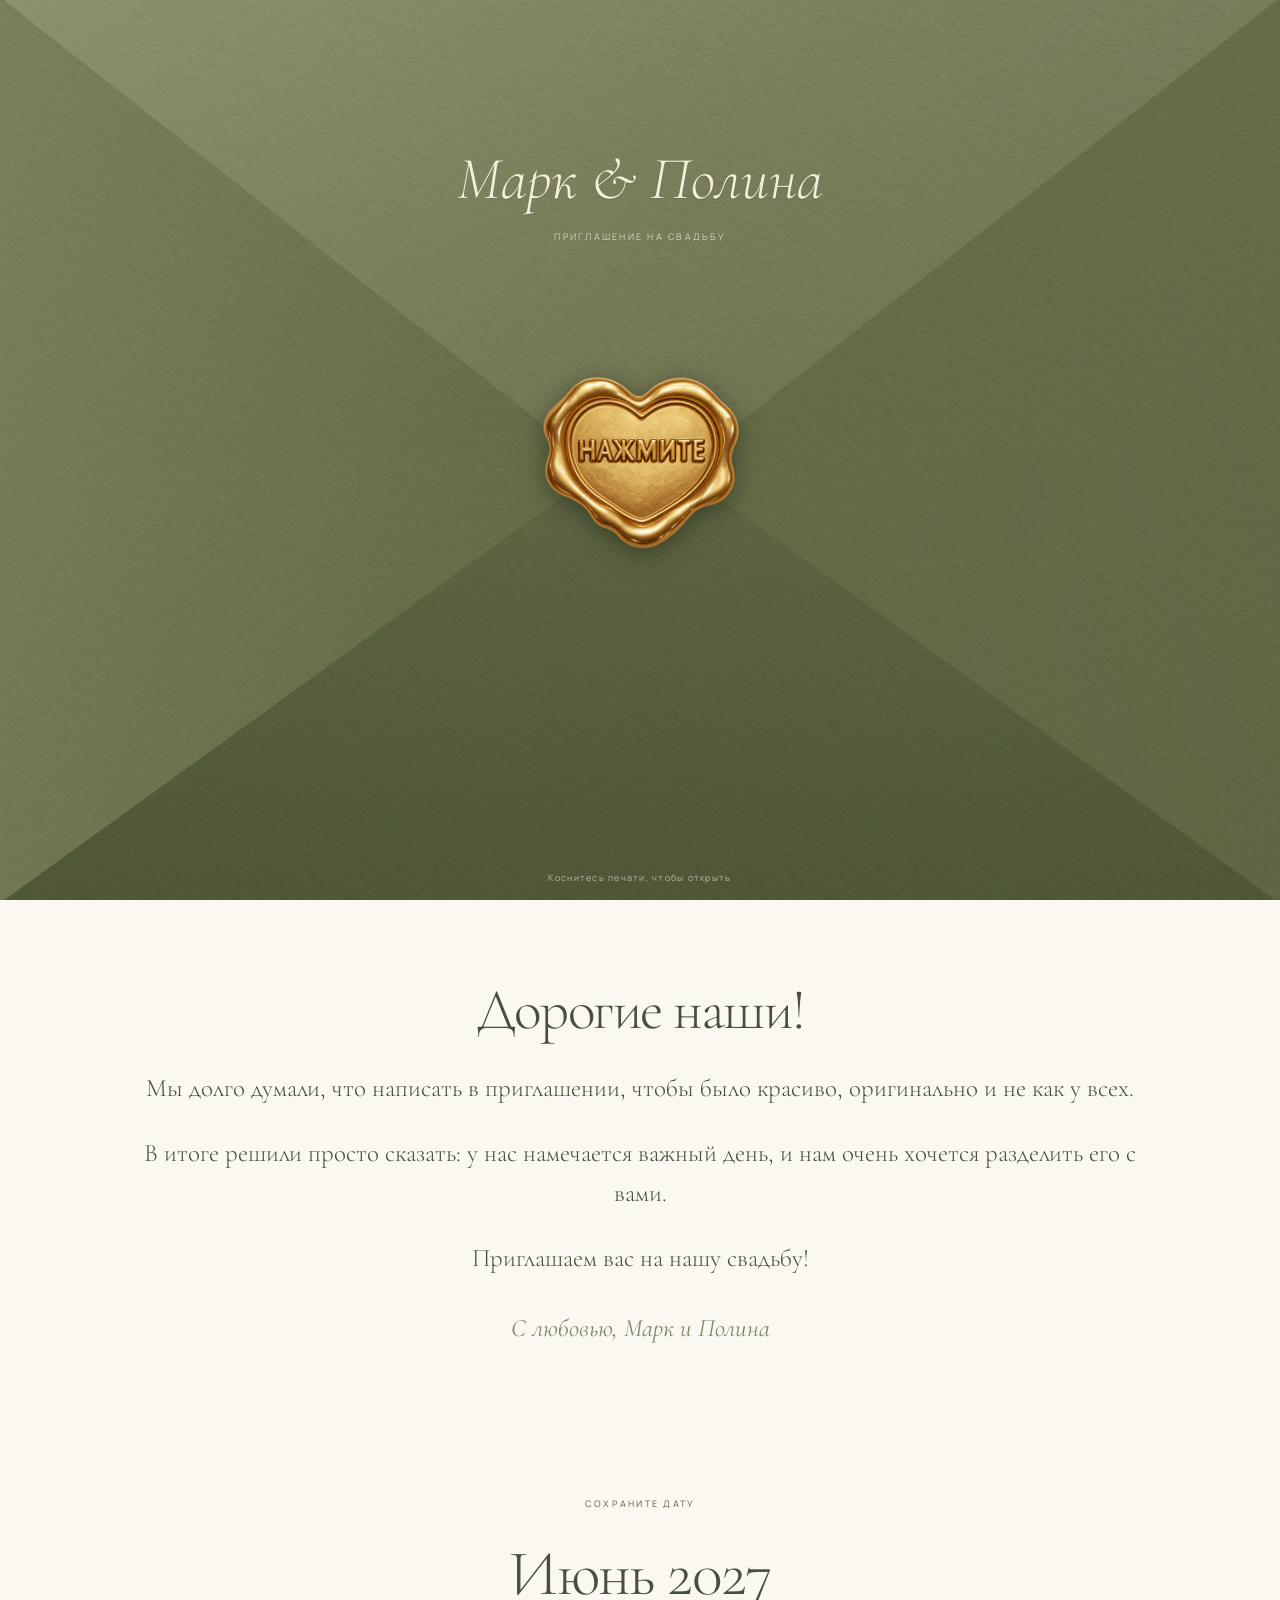
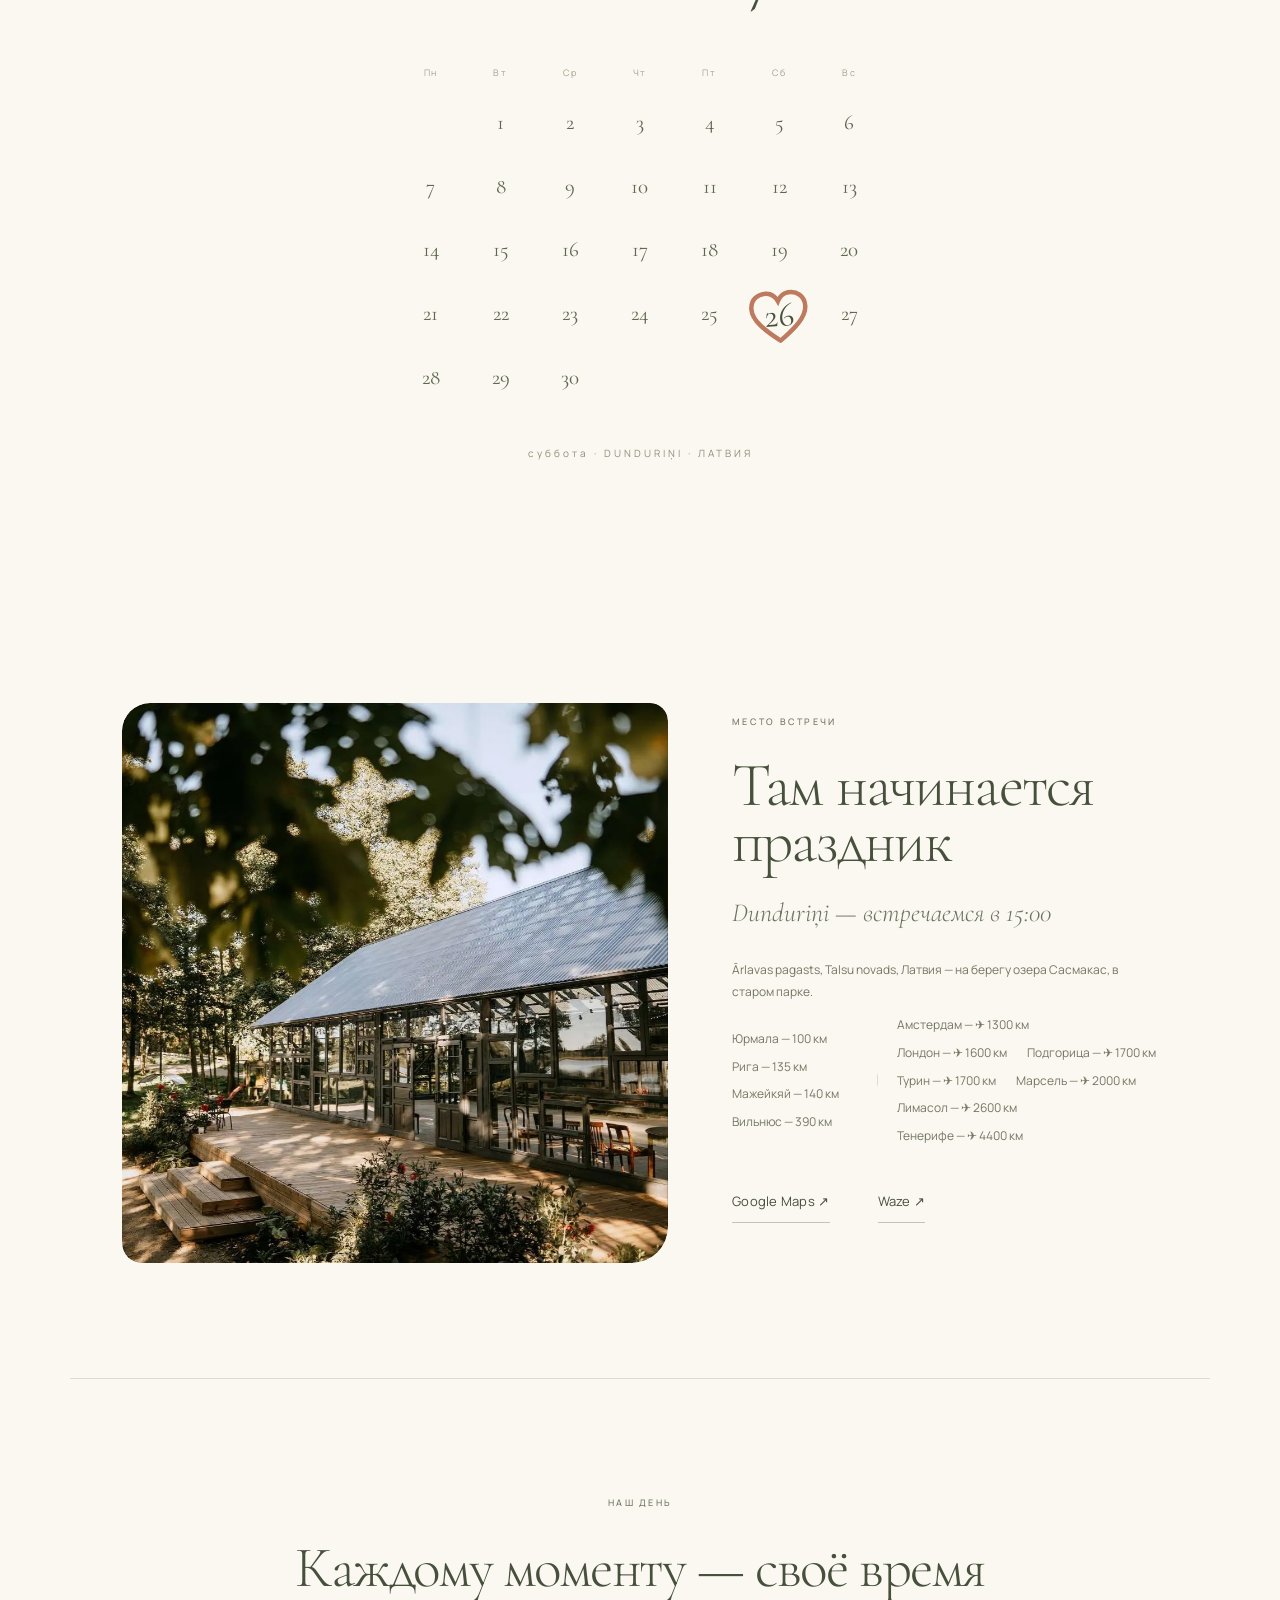
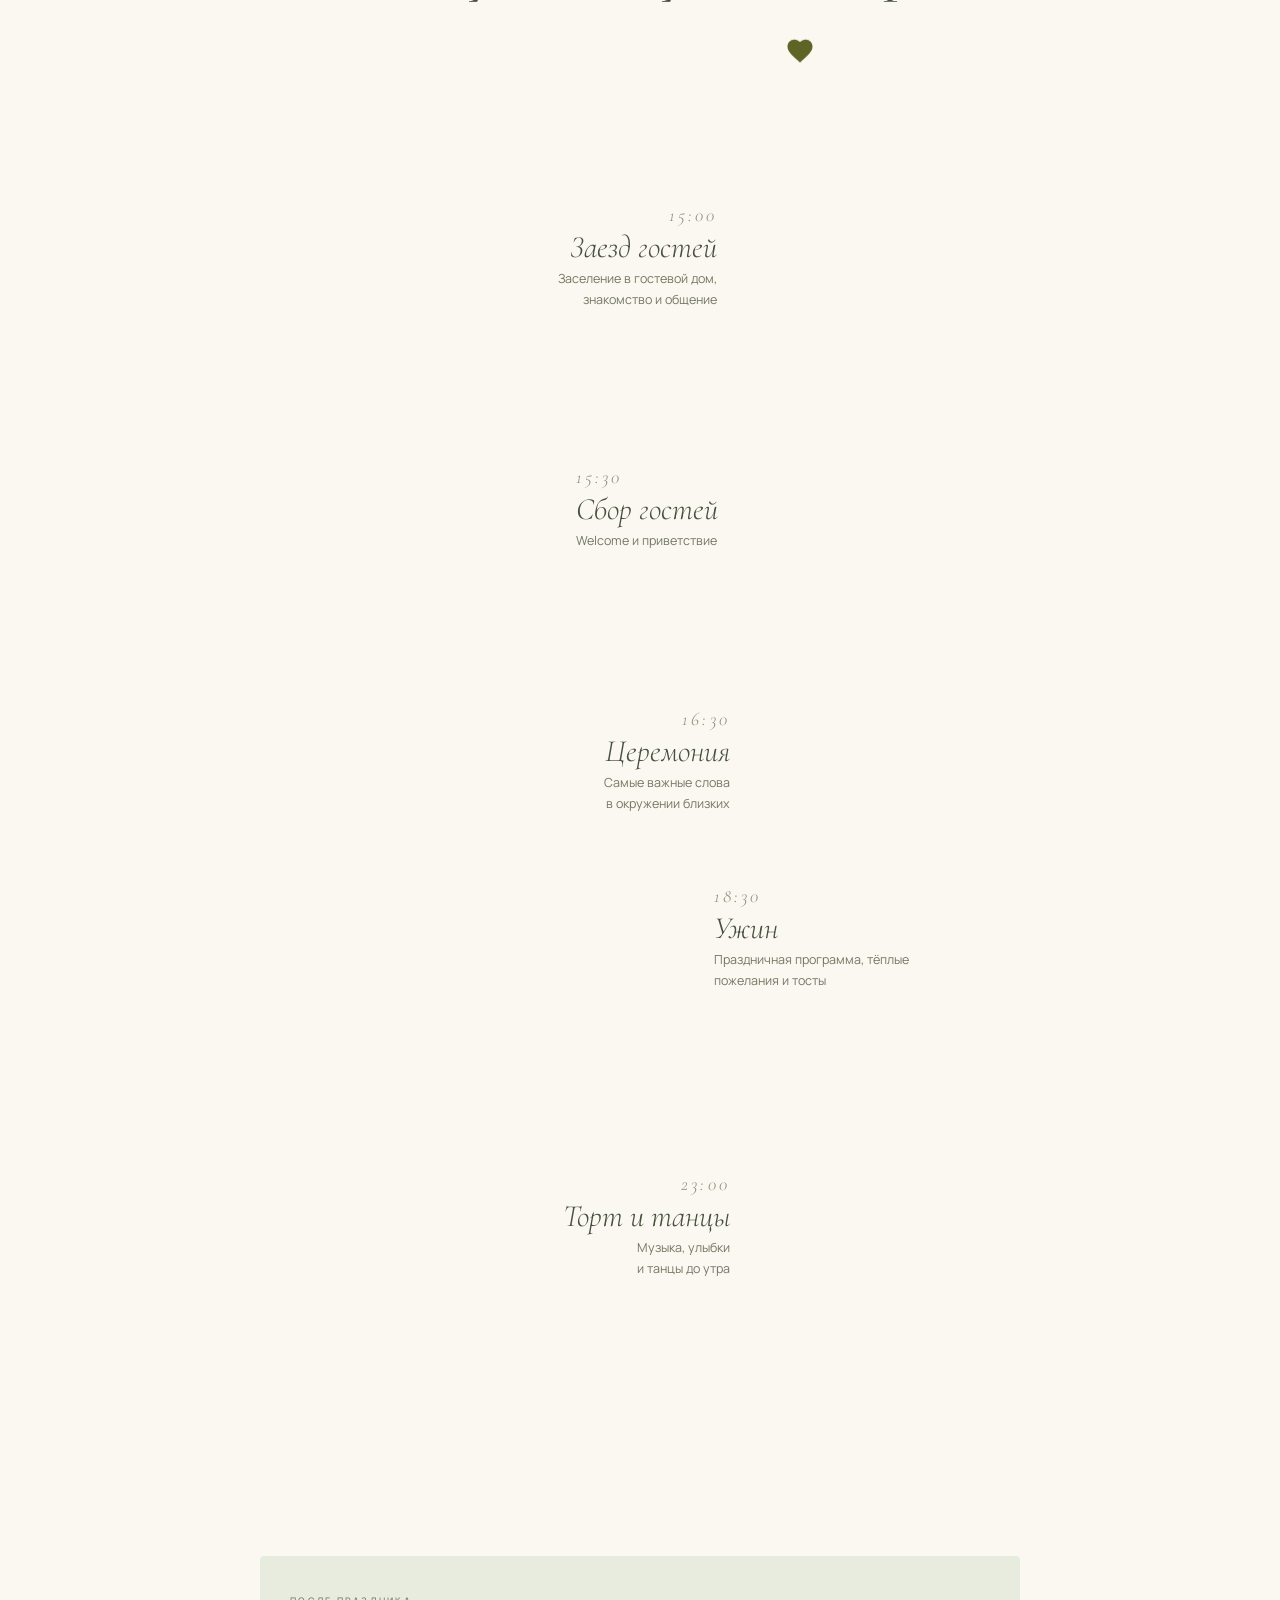
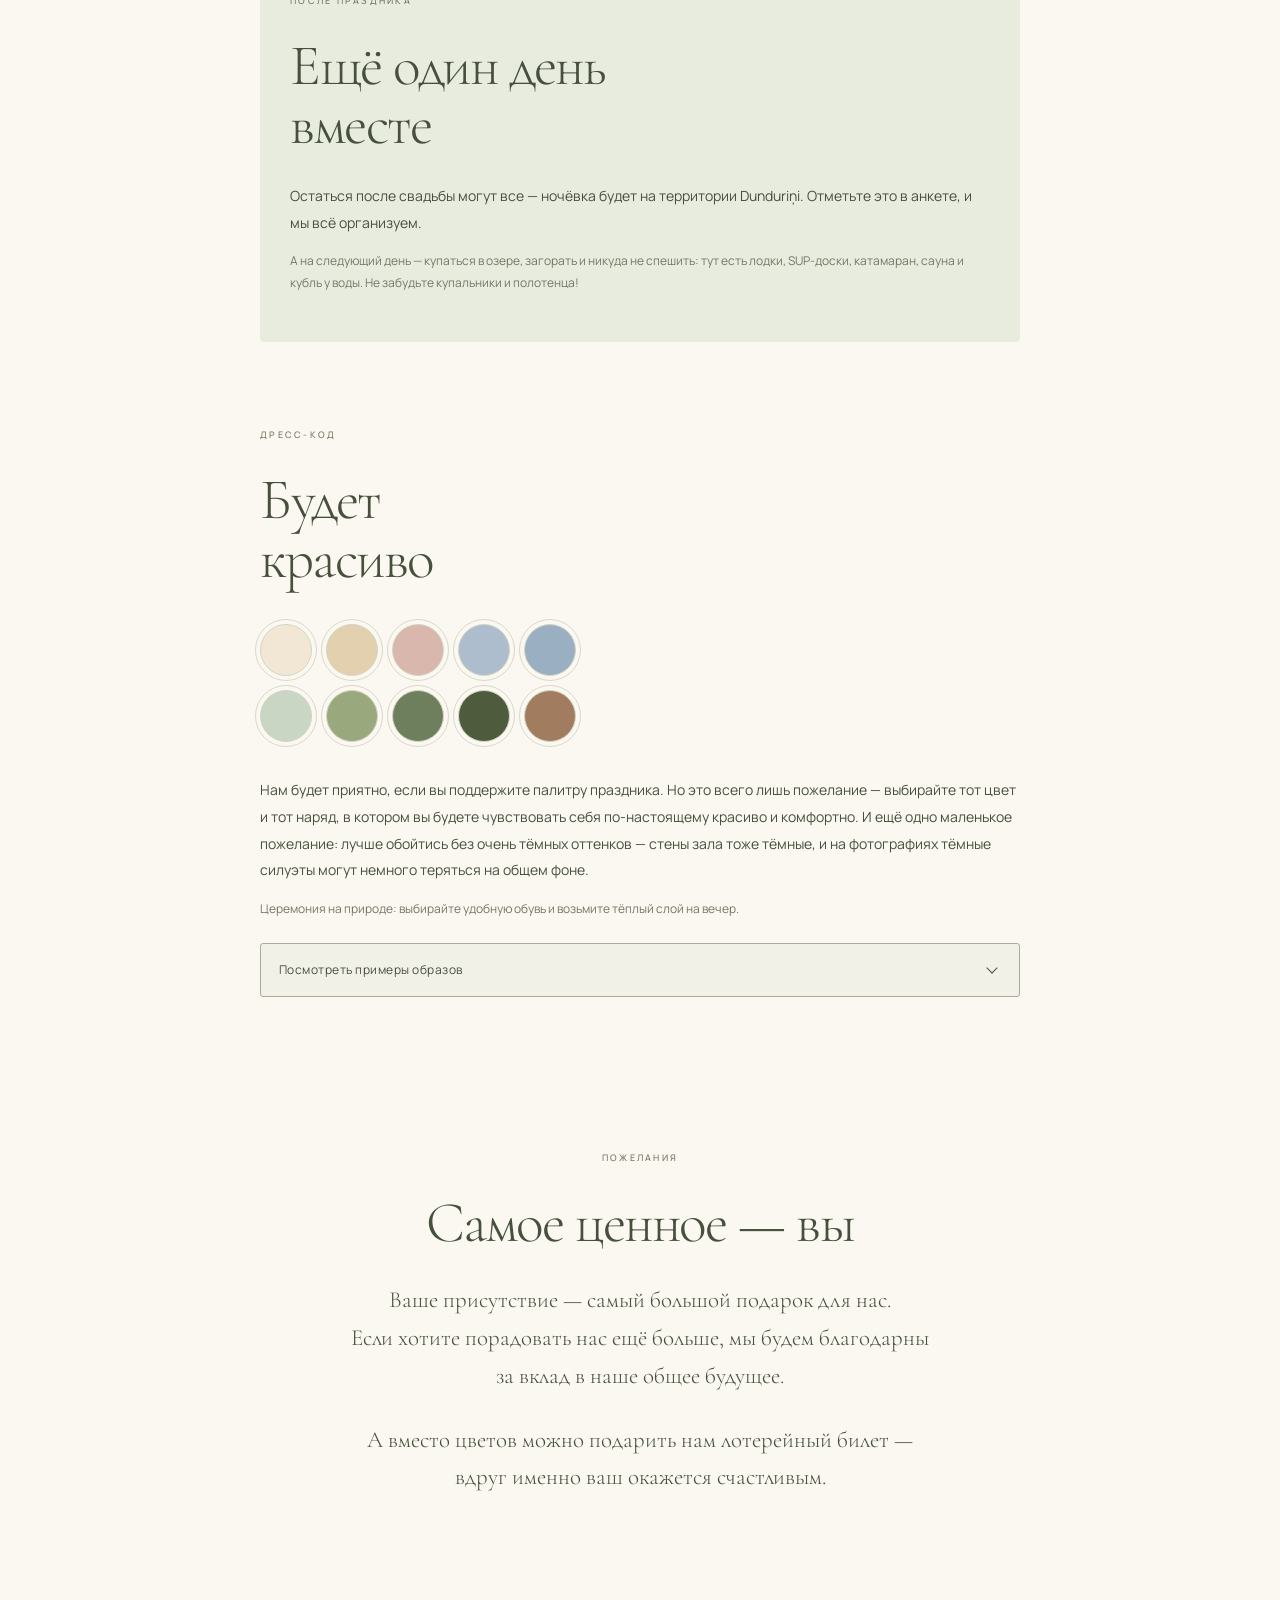
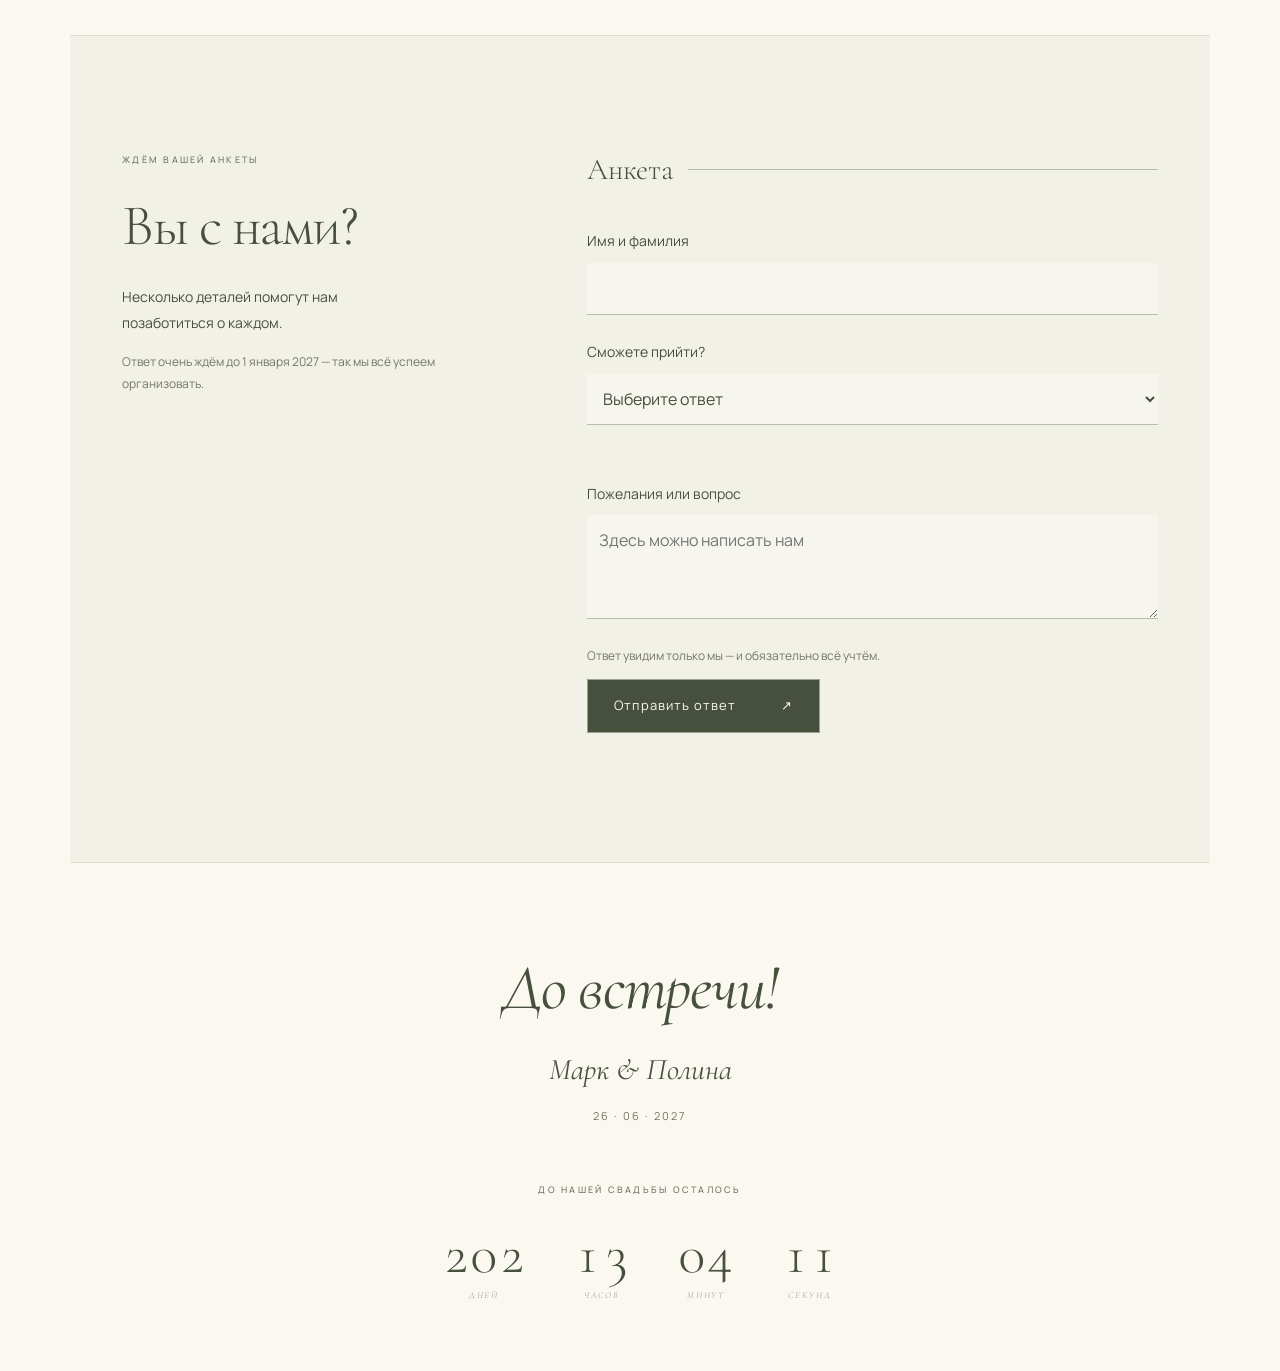
==== commit b7447119: "mobile: clear arrival copy at 320px" ====
--- a/index.html
+++ b/index.html
@@ -1,5 +1,5 @@
 <!doctype html>
-<html lang="ru"><head><meta charset="utf-8"><meta name="viewport" content="width=device-width,initial-scale=1,viewport-fit=cover"><meta name="theme-color" content="#faf8f1"><meta name="robots" content="noindex,nofollow"><meta name="referrer" content="no-referrer"><title>Марк и Полина · 26 июня 2027</title><link rel="stylesheet" href="styles.css?v=155"><script src="i18n.js?v=155" defer></script><script src="app.js?v=149" defer></script></head>
+<html lang="ru"><head><meta charset="utf-8"><meta name="viewport" content="width=device-width,initial-scale=1,viewport-fit=cover"><meta name="theme-color" content="#faf8f1"><meta name="robots" content="noindex,nofollow"><meta name="referrer" content="no-referrer"><title>Марк и Полина · 26 июня 2027</title><link rel="stylesheet" href="styles.css?v=156"><script src="i18n.js?v=155" defer></script><script src="app.js?v=149" defer></script></head>
 <body><div class="envelope-screen" id="envelope"><div class="flap flap-left"></div><div class="flap flap-right"></div><div class="flap flap-bottom"><p class="env-hint" data-vy="Коснитесь печати, чтобы открыть" data-tu="Коснись печати, чтобы открыть">Коснитесь печати, чтобы открыть</p></div><div class="flap flap-top"><p class="flap-title"><span>Марк &amp; Полина</span><small>ПРИГЛАШЕНИЕ НА СВАДЬБУ</small></p></div><div class="wax" role="button" tabindex="0" aria-label="Открыть приглашение"><img src="seal.png" alt="" data-seal-ru><img src="seal-en.png" alt="" data-seal-en hidden></div></div><header><a class="monogram" href="#home">М <i>&</i> П</a><nav aria-label="Разделы"><a href="#place">Место</a><a href="#day">Программа</a><a href="#rsvp">Анкета</a><button class="lang-toggle" type="button" aria-label="Switch to English">EN</button></nav></header>
 <main><section class="hero editorial-hero paper-hero" id="home"><div class="hero-copy"><p class="eyebrow">ПРИГЛАШАЕМ НА НАШУ СВАДЬБУ</p><h1><span class="name-mark">Марк</span><em>&</em><span class="name-polina">Полина</span></h1><p class="hero-meta"><time datetime="2027-06-26">26 · 06 · 2027</time><span class="hero-location">DUNDURIŅI · ЛАТВИЯ</span></p><a class="hero-details" href="#invitation">Открыть приглашение <span aria-hidden="true">↓</span></a></div><img class="hero-calla" src="hero-calla-reference.png" alt="" aria-hidden="true"><span class="hero-side-note" aria-hidden="true">НАЧАЛО НАШЕЙ ИСТОРИИ</span></section>
 <section class="letter" id="invitation"><h2 id="greeting">Дорогие наши!</h2><p>Мы долго думали, что написать в приглашении, чтобы было красиво, оригинально и не как у всех.</p><p data-vy="В итоге решили просто сказать: у нас намечается важный день, и нам очень хочется разделить его с вами." data-tu="В итоге решили просто сказать: у нас намечается важный день, и нам очень хочется разделить его с тобой.">В итоге решили просто сказать: у нас намечается важный день, и нам очень хочется разделить его с вами.</p><p id="invitation-note">Приглашаем вас на нашу свадьбу!</p><div class="signature">С любовью, Марк и Полина</div></section>
--- a/styles.css
+++ b/styles.css
@@ -786,7 +786,10 @@
   .timeline article.tl-item:nth-of-type(4){left:60%;width:40%;padding-left:10px}
   .timeline article.tl-item:nth-of-type(5){left:0;width:52%;text-align:right}
 }
-@media(min-width:901px){
+@media(max-width:340px){
+  .timeline article.tl-item:nth-of-type(1){top:6%}
+}
+@media(min-width:901px){
   .timeline article.tl-item:nth-of-type(1){left:0;width:62%;text-align:right}
   .timeline article.tl-item:nth-of-type(2){left:40%;width:60%}
   .timeline article.tl-item:nth-of-type(3){left:0;width:64%;text-align:right}
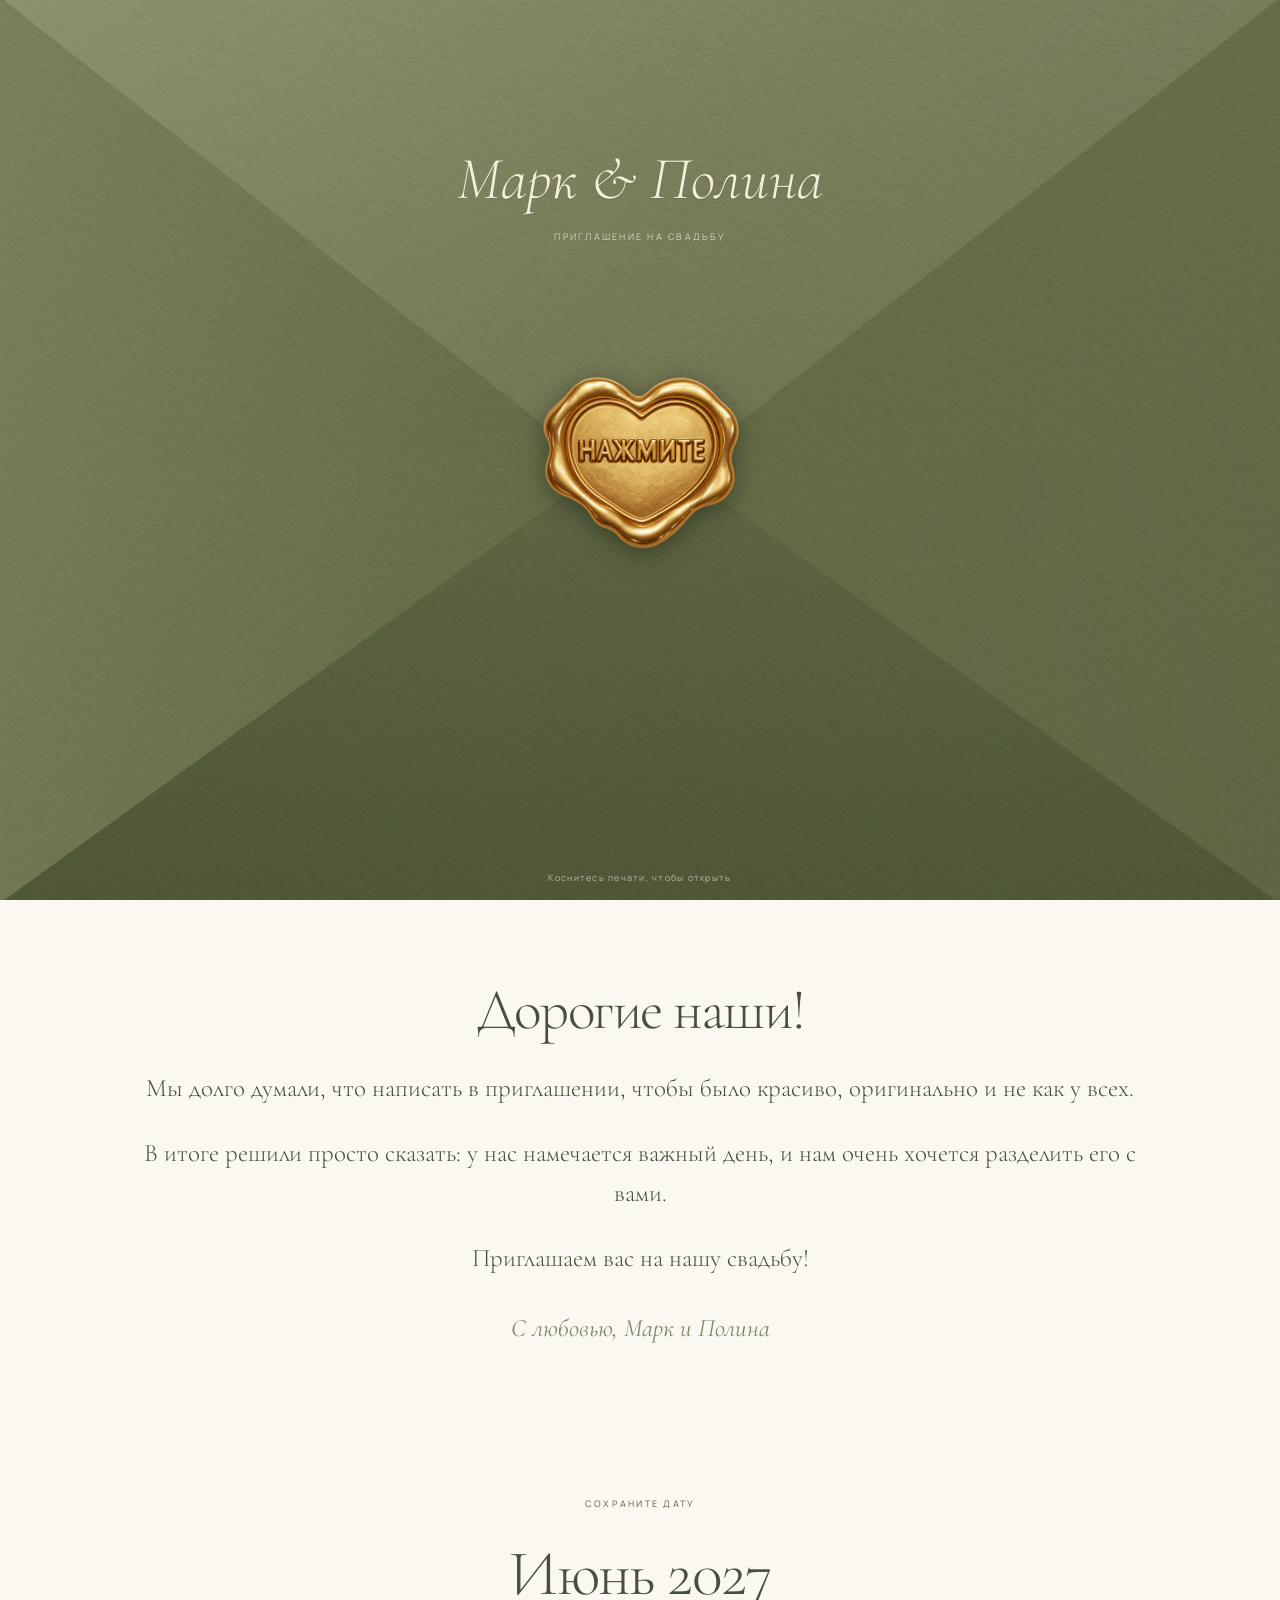
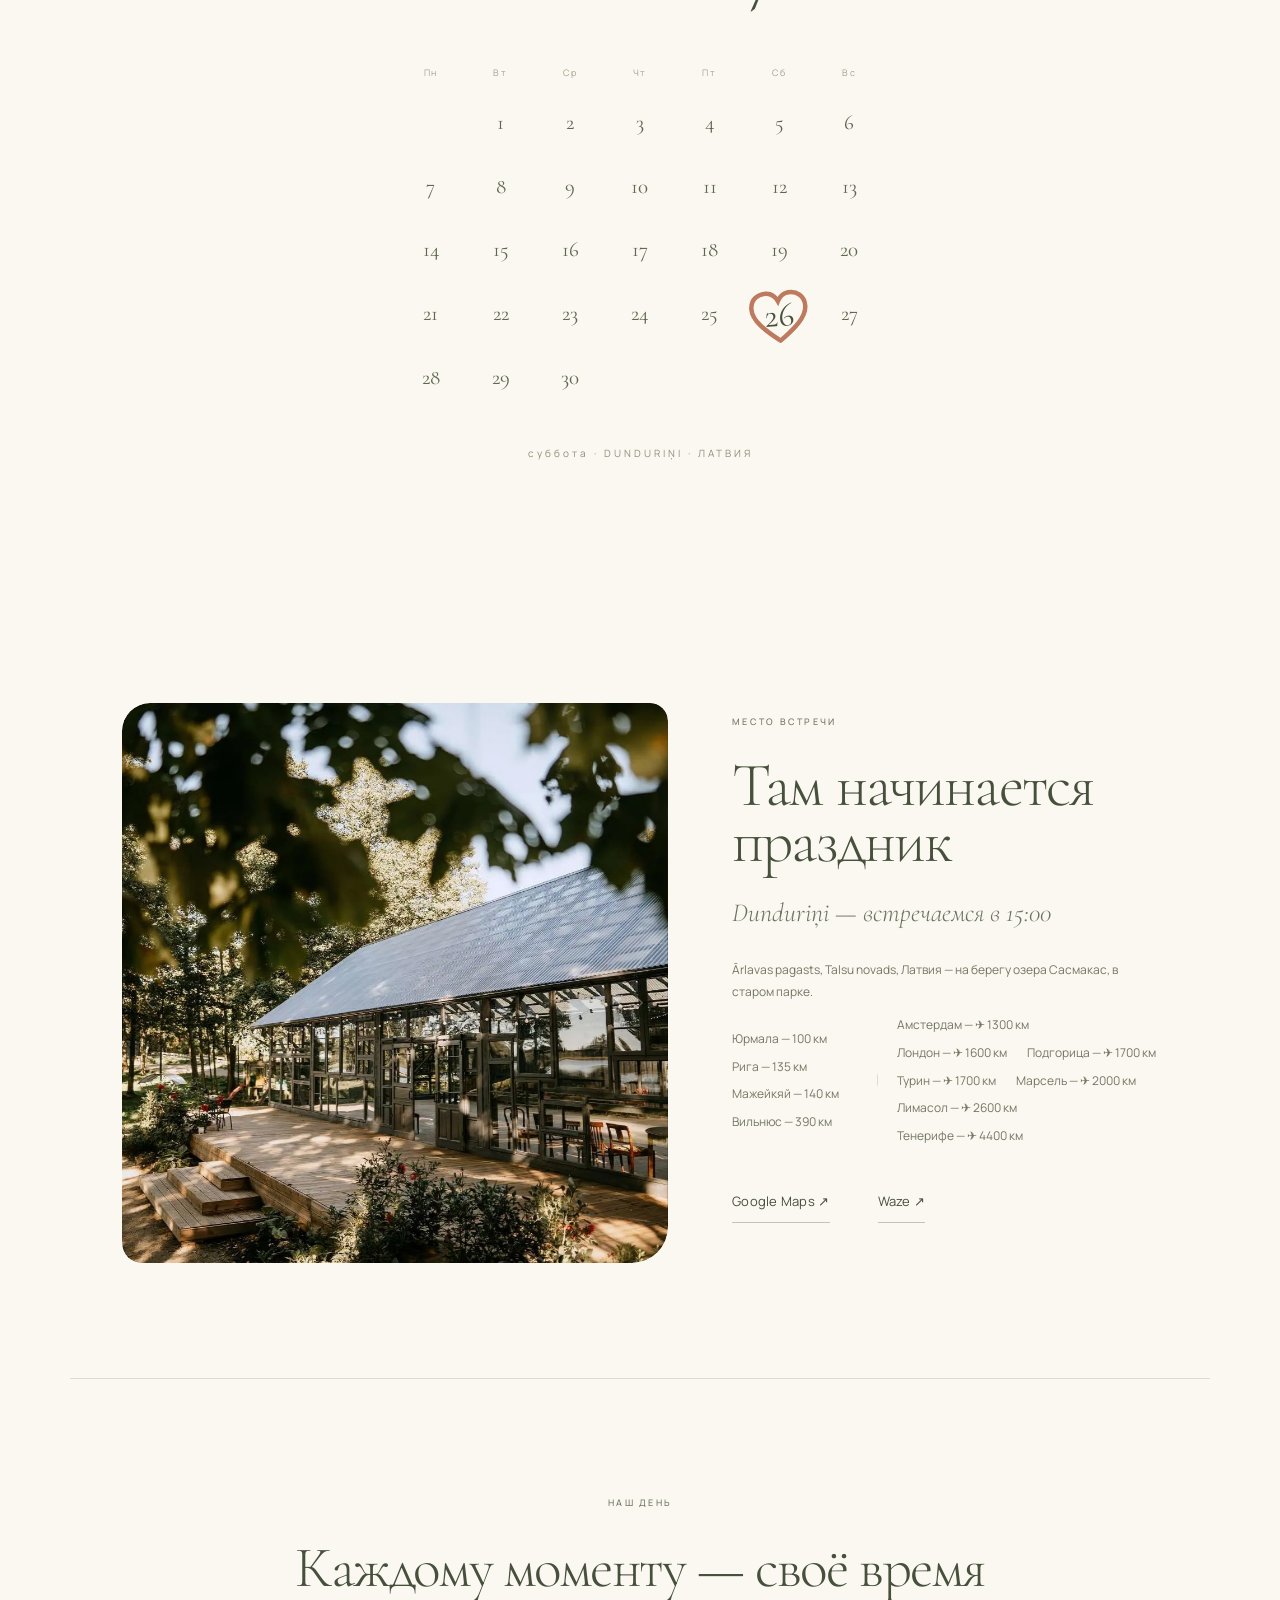
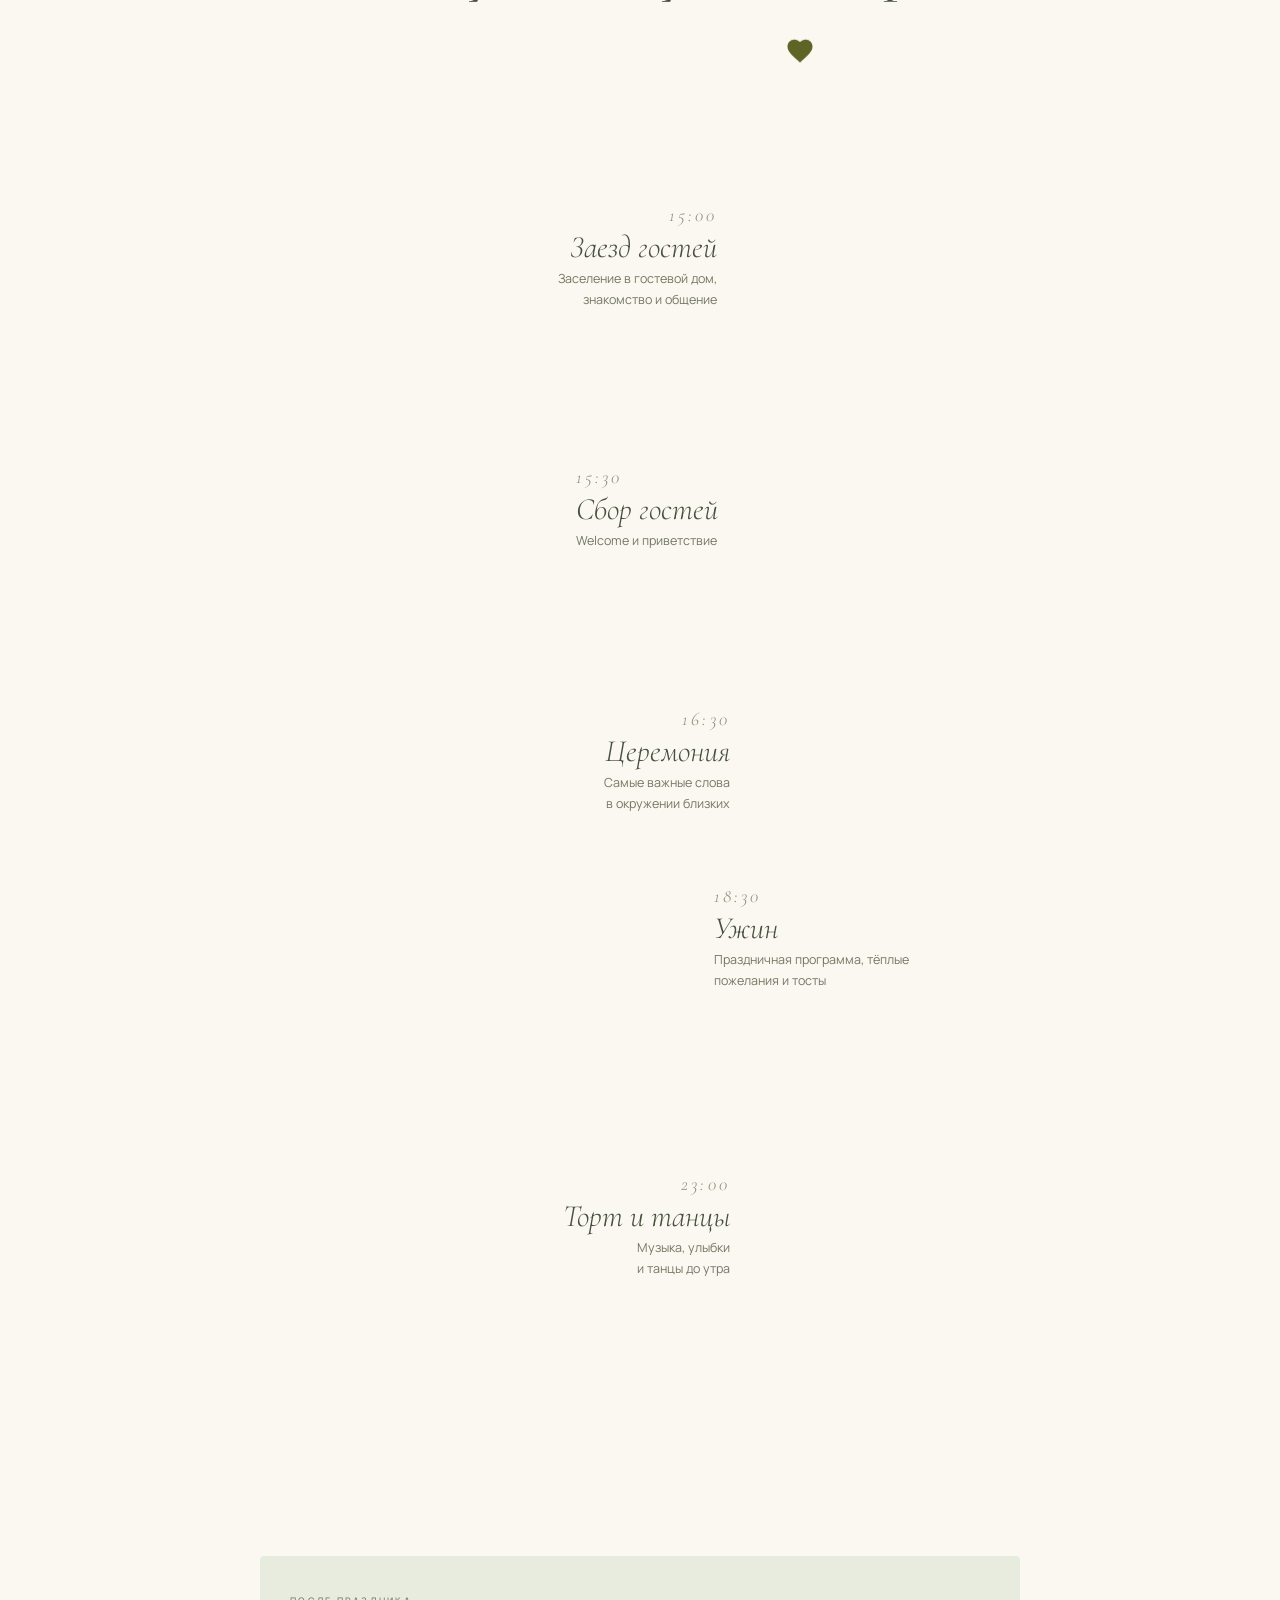
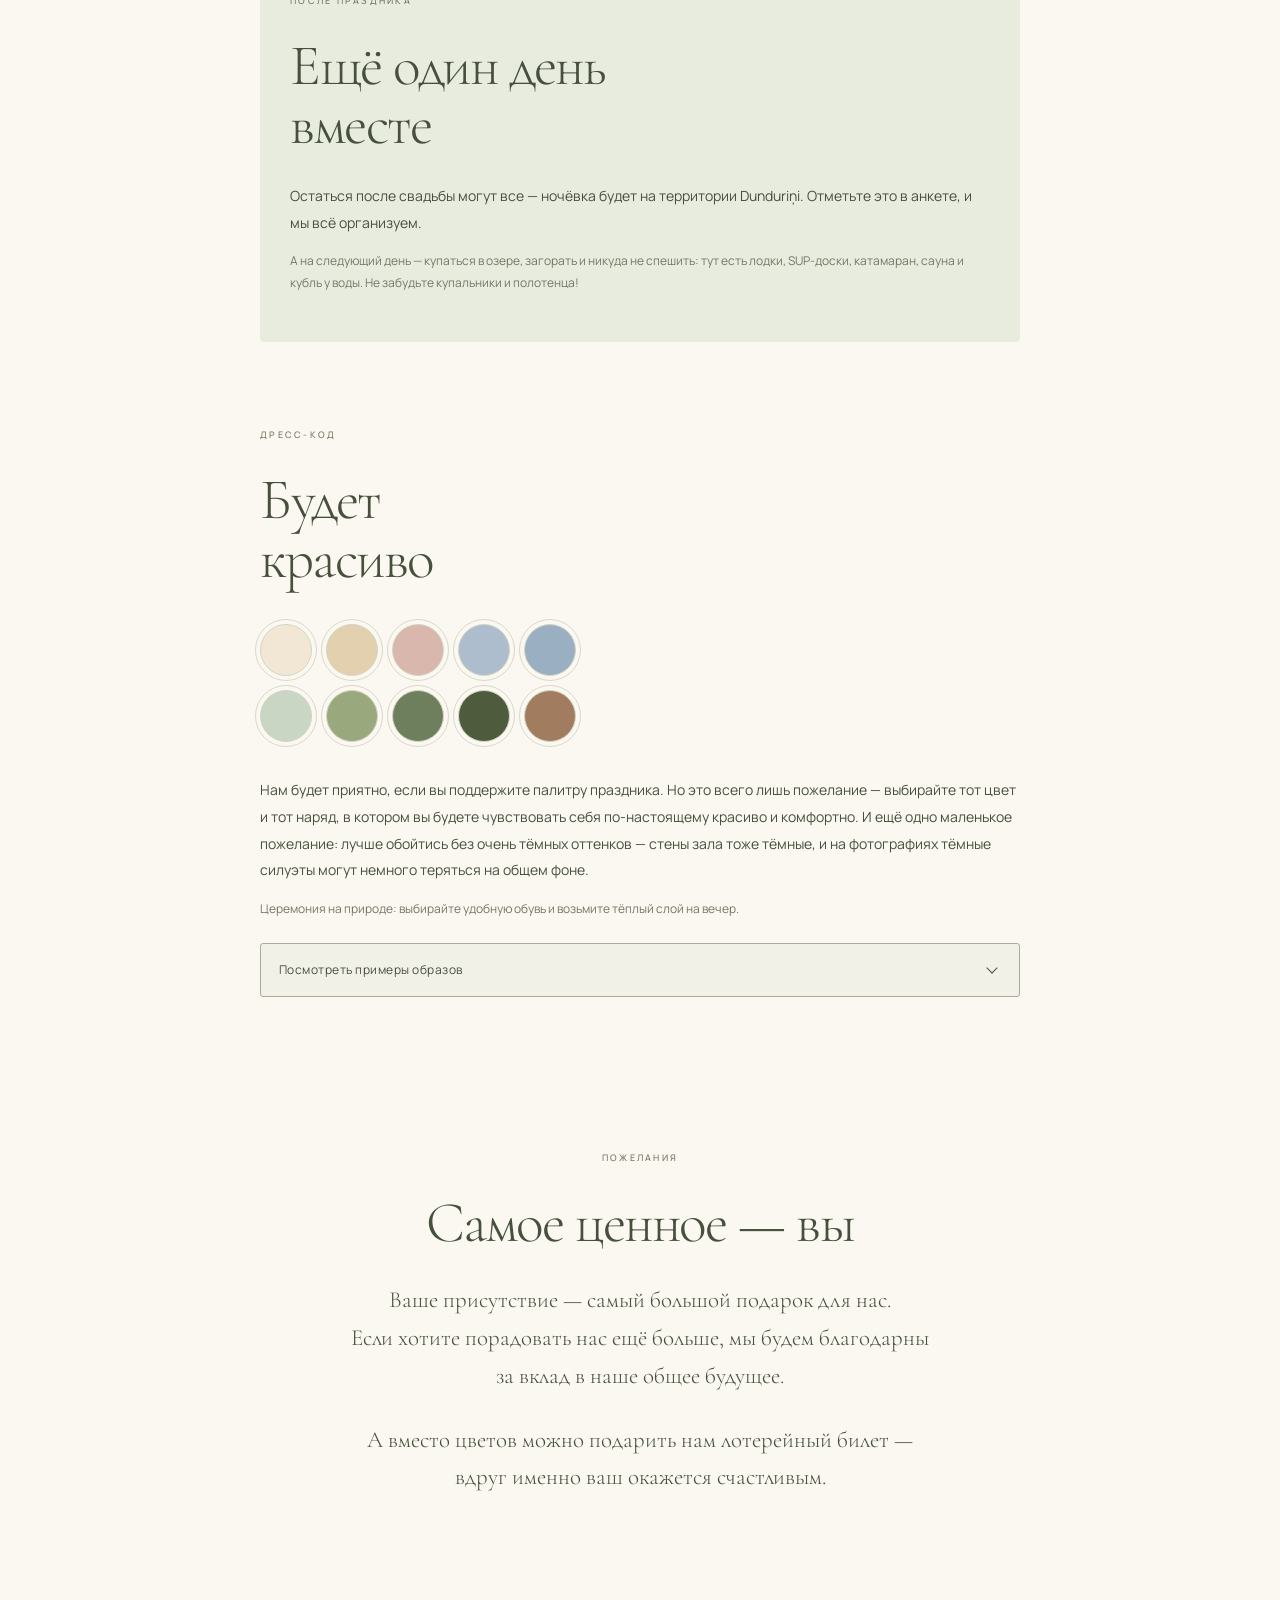
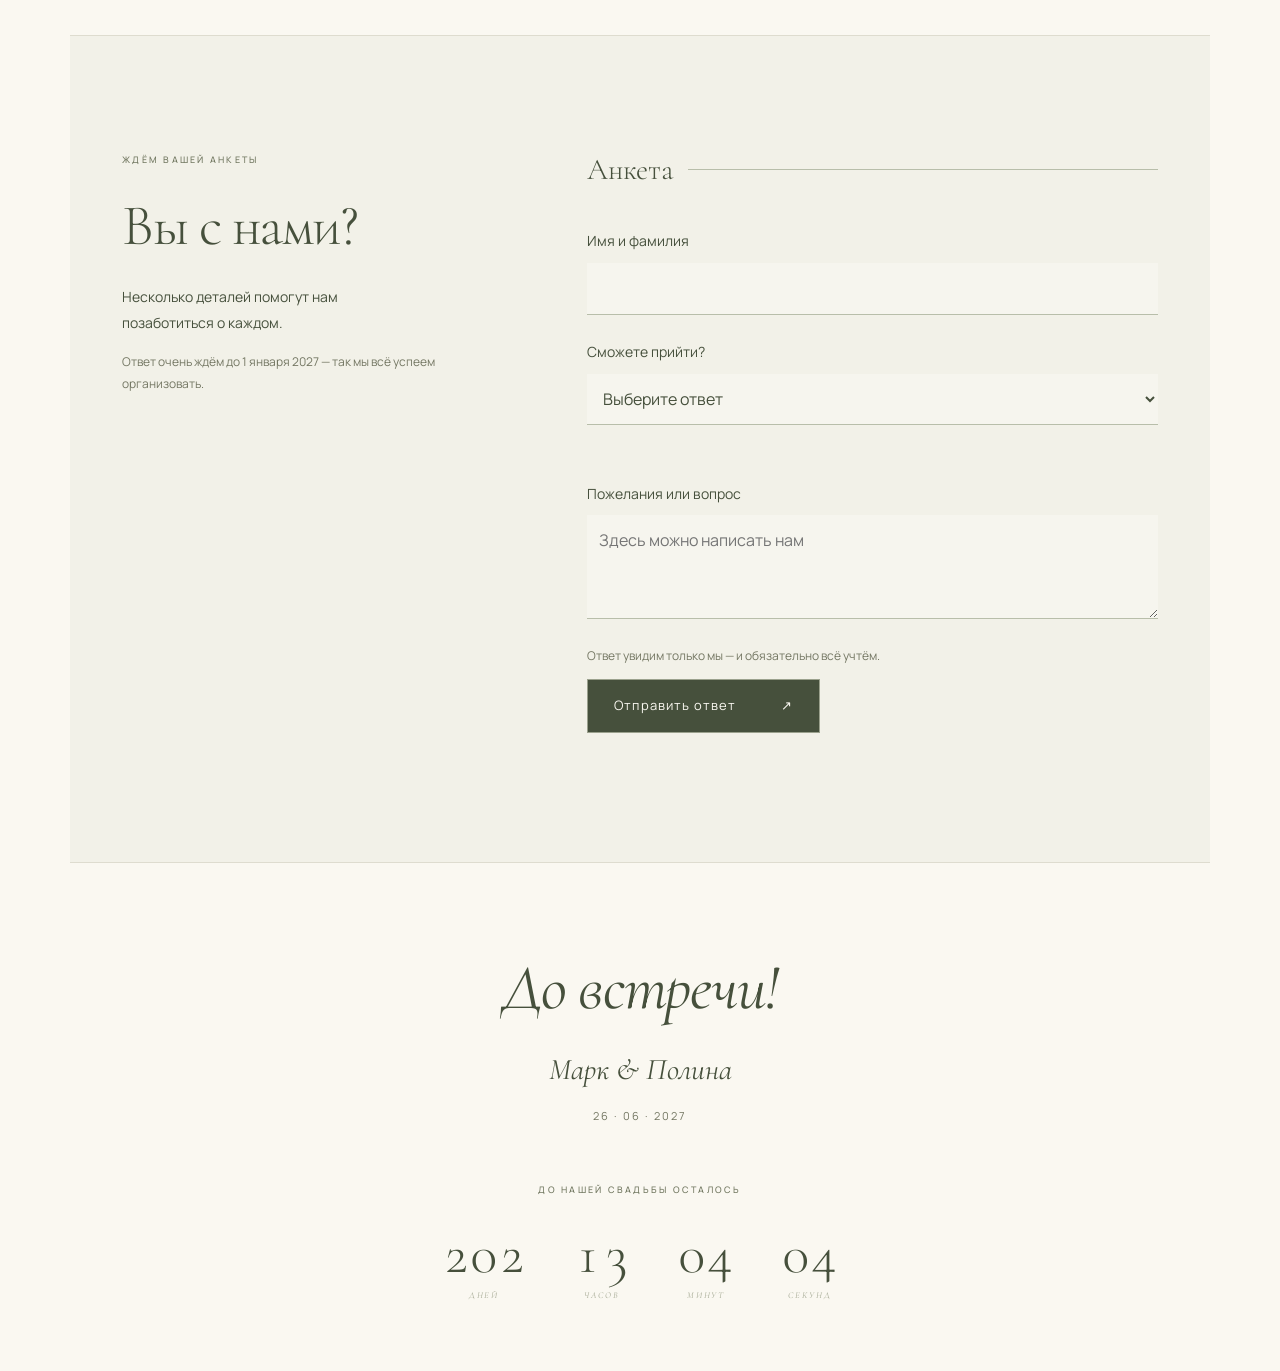
==== commit 760b9986: "add sylwester-basia invitation (EN)" ====
--- a/index.html
+++ b/index.html
@@ -1,5 +1,5 @@
 <!doctype html>
-<html lang="ru"><head><meta charset="utf-8"><meta name="viewport" content="width=device-width,initial-scale=1,viewport-fit=cover"><meta name="theme-color" content="#faf8f1"><meta name="robots" content="noindex,nofollow"><meta name="referrer" content="no-referrer"><title>Марк и Полина · 26 июня 2027</title><link rel="stylesheet" href="styles.css?v=156"><script src="i18n.js?v=155" defer></script><script src="app.js?v=149" defer></script></head>
+<html lang="ru"><head><meta charset="utf-8"><meta name="viewport" content="width=device-width,initial-scale=1,viewport-fit=cover"><meta name="theme-color" content="#faf8f1"><meta name="robots" content="noindex,nofollow"><meta name="referrer" content="no-referrer"><title>Марк и Полина · 26 июня 2027</title><link rel="stylesheet" href="styles.css?v=156"><script src="i18n.js?v=156" defer></script><script src="app.js?v=150" defer></script></head>
 <body><div class="envelope-screen" id="envelope"><div class="flap flap-left"></div><div class="flap flap-right"></div><div class="flap flap-bottom"><p class="env-hint" data-vy="Коснитесь печати, чтобы открыть" data-tu="Коснись печати, чтобы открыть">Коснитесь печати, чтобы открыть</p></div><div class="flap flap-top"><p class="flap-title"><span>Марк &amp; Полина</span><small>ПРИГЛАШЕНИЕ НА СВАДЬБУ</small></p></div><div class="wax" role="button" tabindex="0" aria-label="Открыть приглашение"><img src="seal.png" alt="" data-seal-ru><img src="seal-en.png" alt="" data-seal-en hidden></div></div><header><a class="monogram" href="#home">М <i>&</i> П</a><nav aria-label="Разделы"><a href="#place">Место</a><a href="#day">Программа</a><a href="#rsvp">Анкета</a><button class="lang-toggle" type="button" aria-label="Switch to English">EN</button></nav></header>
 <main><section class="hero editorial-hero paper-hero" id="home"><div class="hero-copy"><p class="eyebrow">ПРИГЛАШАЕМ НА НАШУ СВАДЬБУ</p><h1><span class="name-mark">Марк</span><em>&</em><span class="name-polina">Полина</span></h1><p class="hero-meta"><time datetime="2027-06-26">26 · 06 · 2027</time><span class="hero-location">DUNDURIŅI · ЛАТВИЯ</span></p><a class="hero-details" href="#invitation">Открыть приглашение <span aria-hidden="true">↓</span></a></div><img class="hero-calla" src="hero-calla-reference.png" alt="" aria-hidden="true"><span class="hero-side-note" aria-hidden="true">НАЧАЛО НАШЕЙ ИСТОРИИ</span></section>
 <section class="letter" id="invitation"><h2 id="greeting">Дорогие наши!</h2><p>Мы долго думали, что написать в приглашении, чтобы было красиво, оригинально и не как у всех.</p><p data-vy="В итоге решили просто сказать: у нас намечается важный день, и нам очень хочется разделить его с вами." data-tu="В итоге решили просто сказать: у нас намечается важный день, и нам очень хочется разделить его с тобой.">В итоге решили просто сказать: у нас намечается важный день, и нам очень хочется разделить его с вами.</p><p id="invitation-note">Приглашаем вас на нашу свадьбу!</p><div class="signature">С любовью, Марк и Полина</div></section>
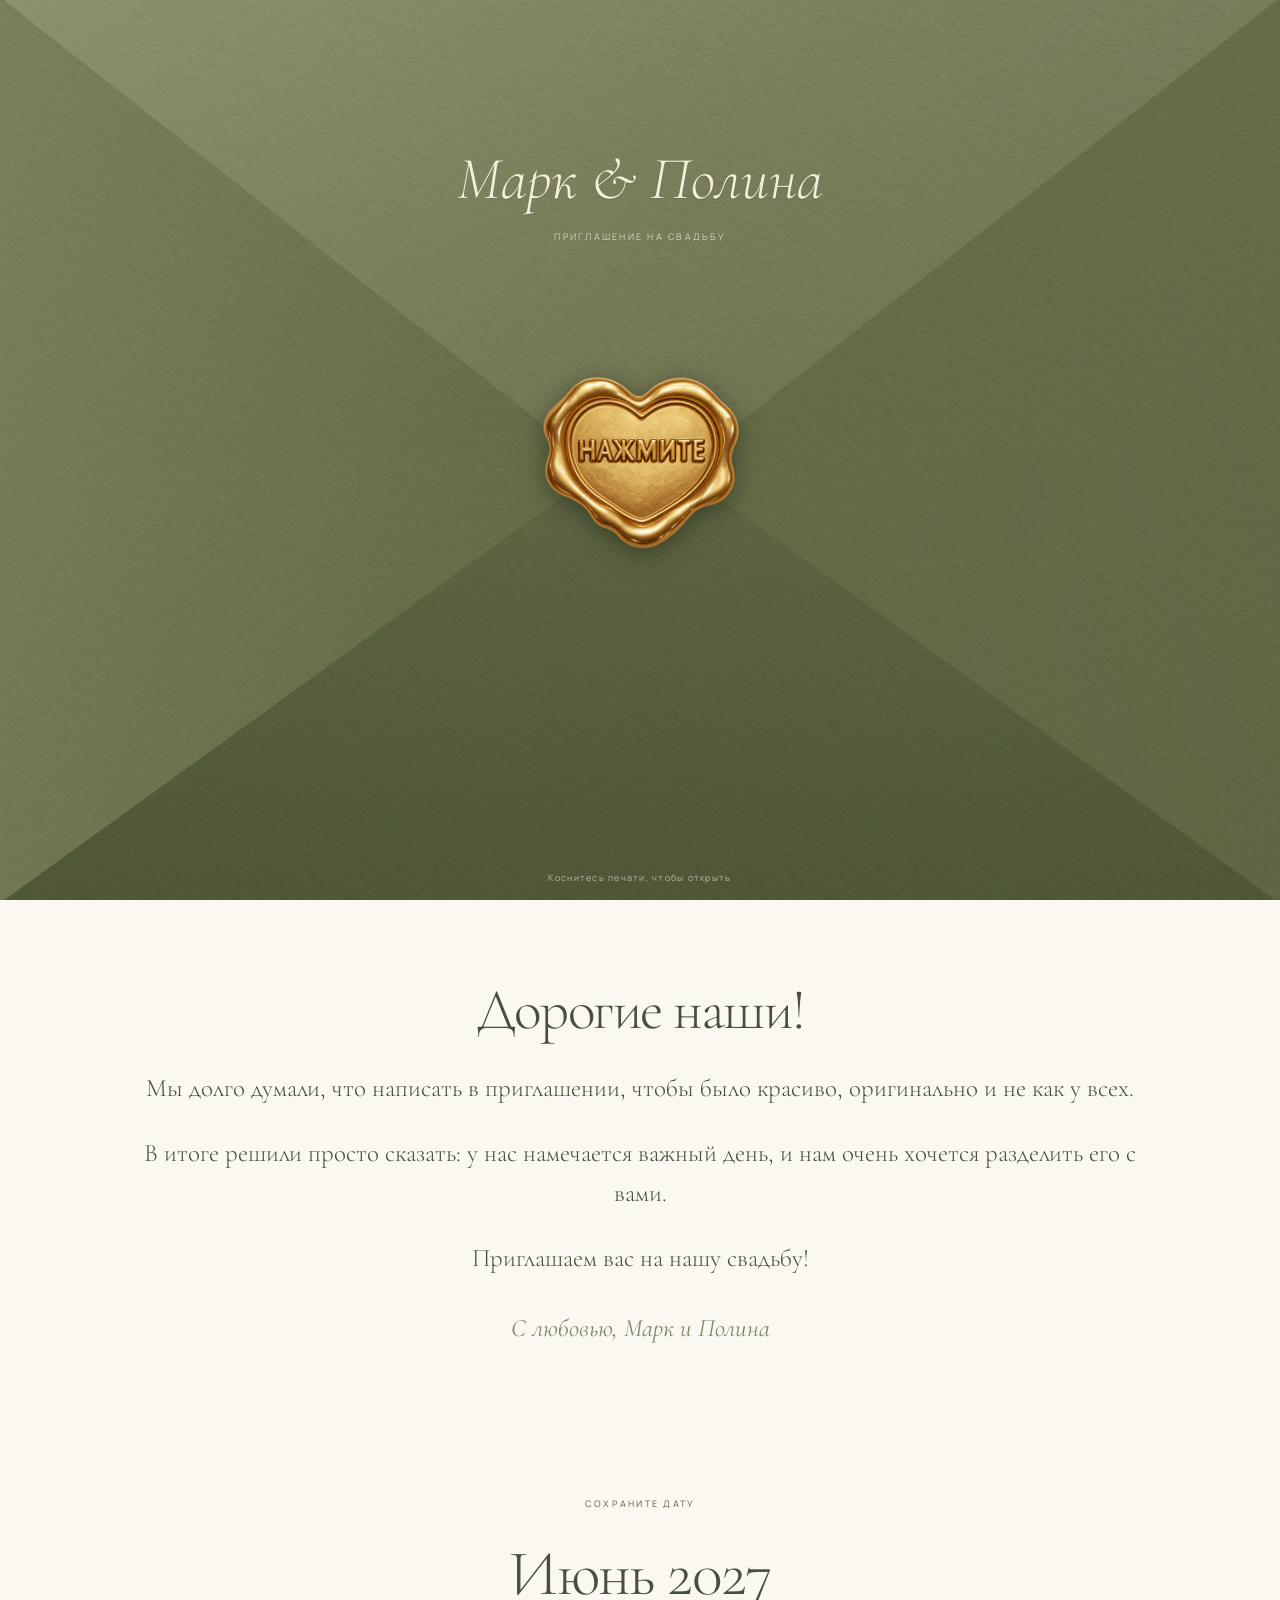
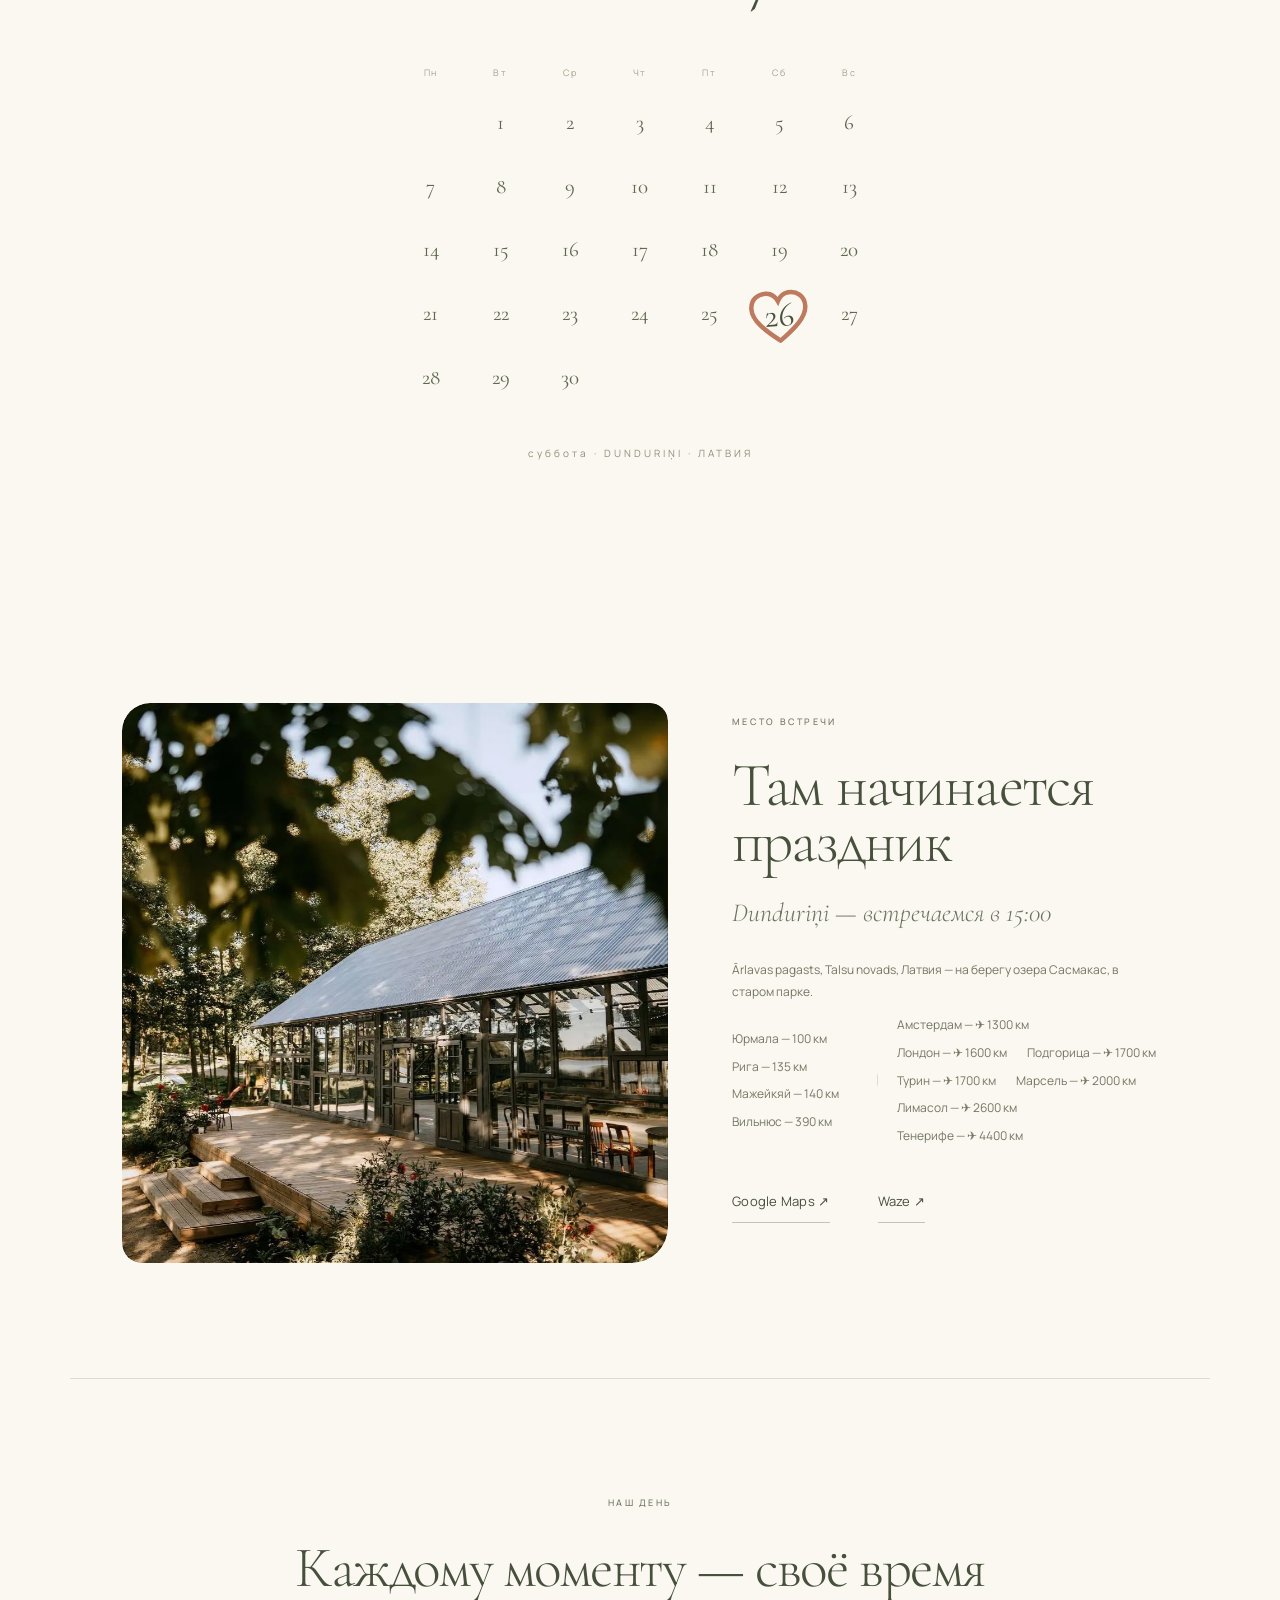
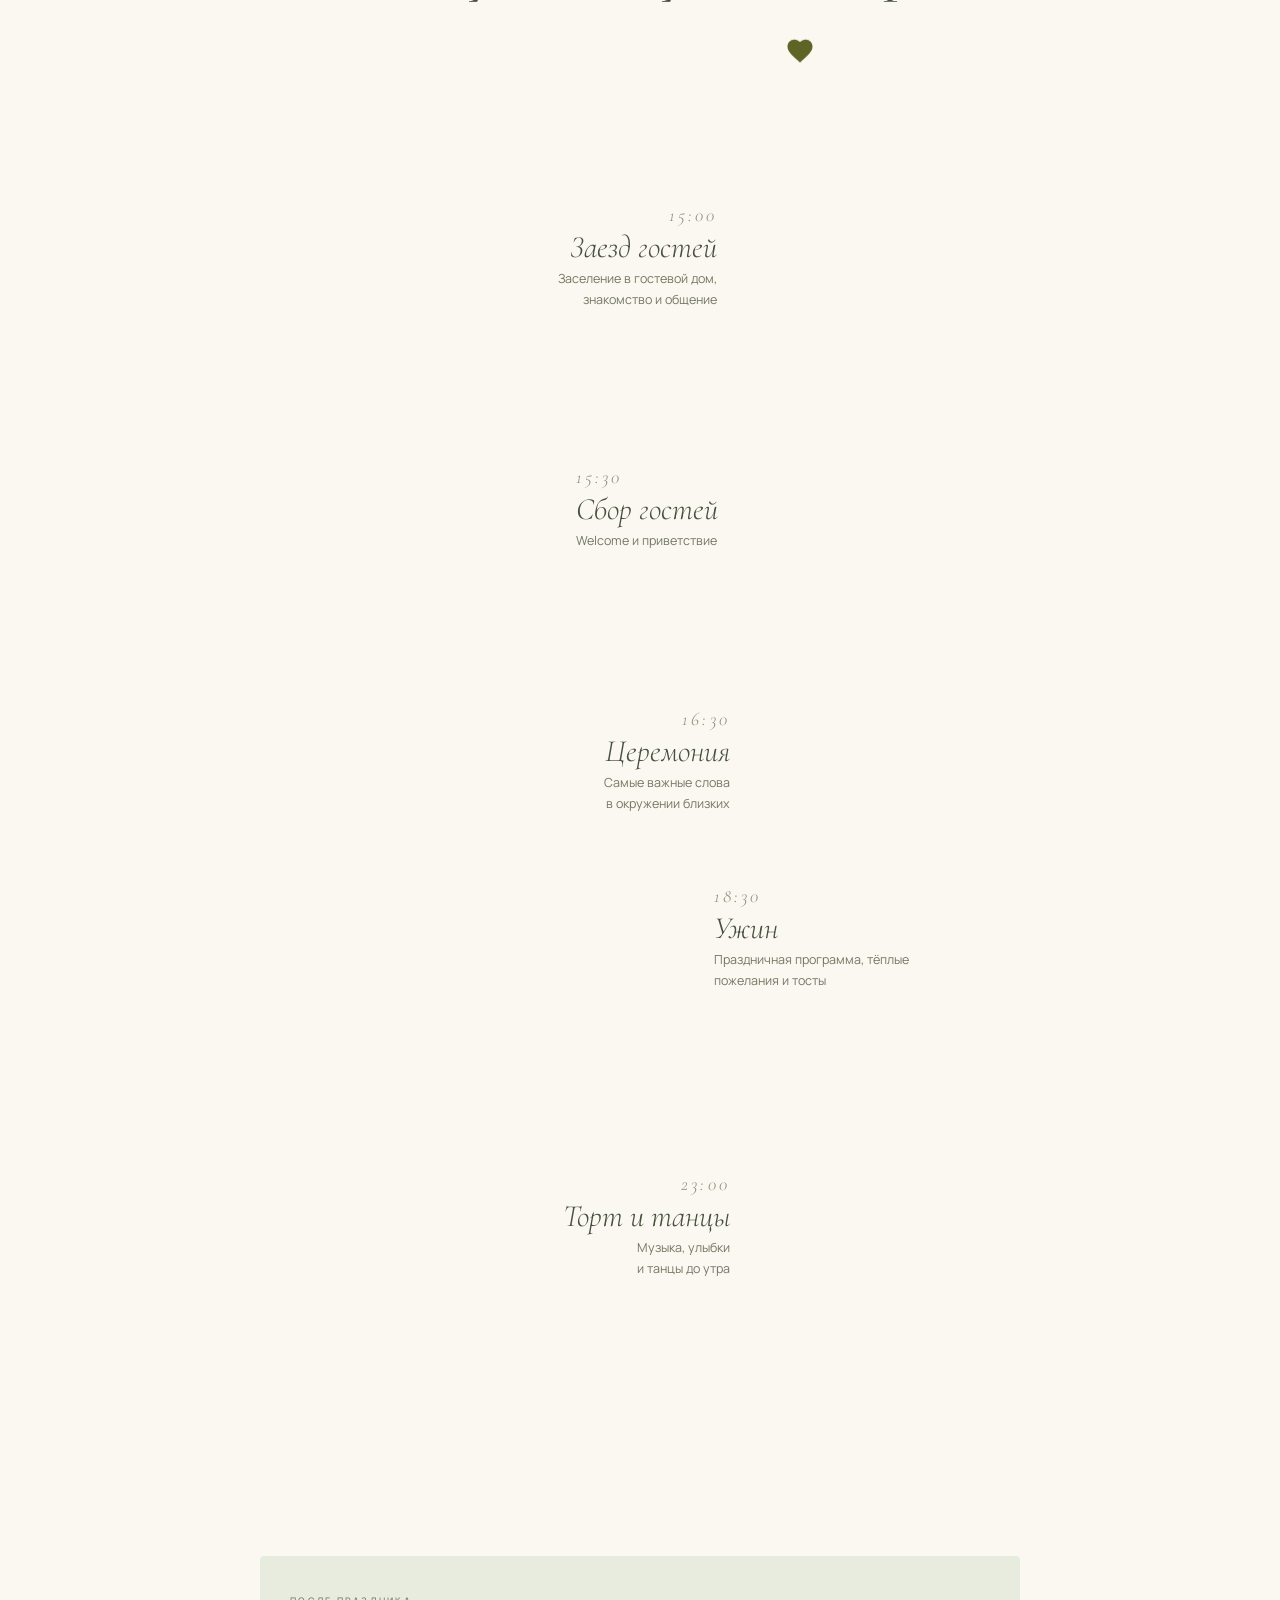
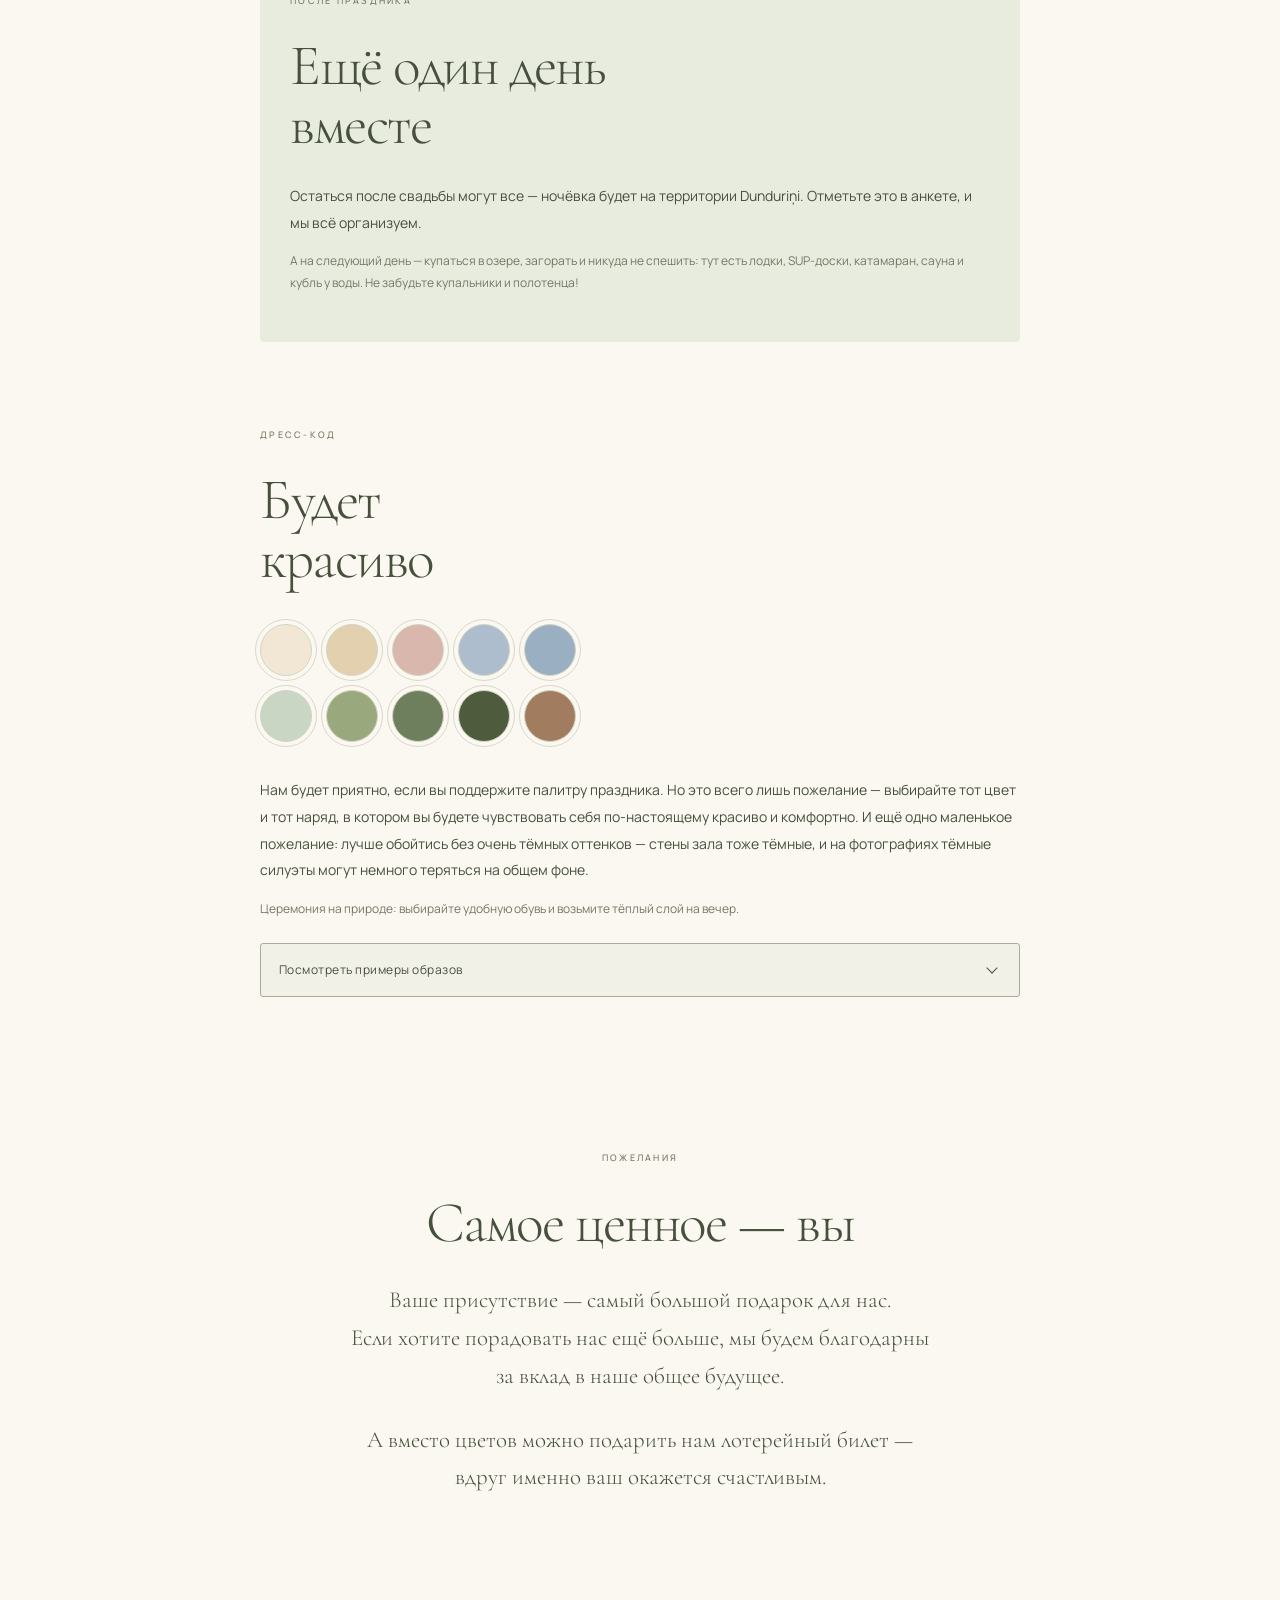
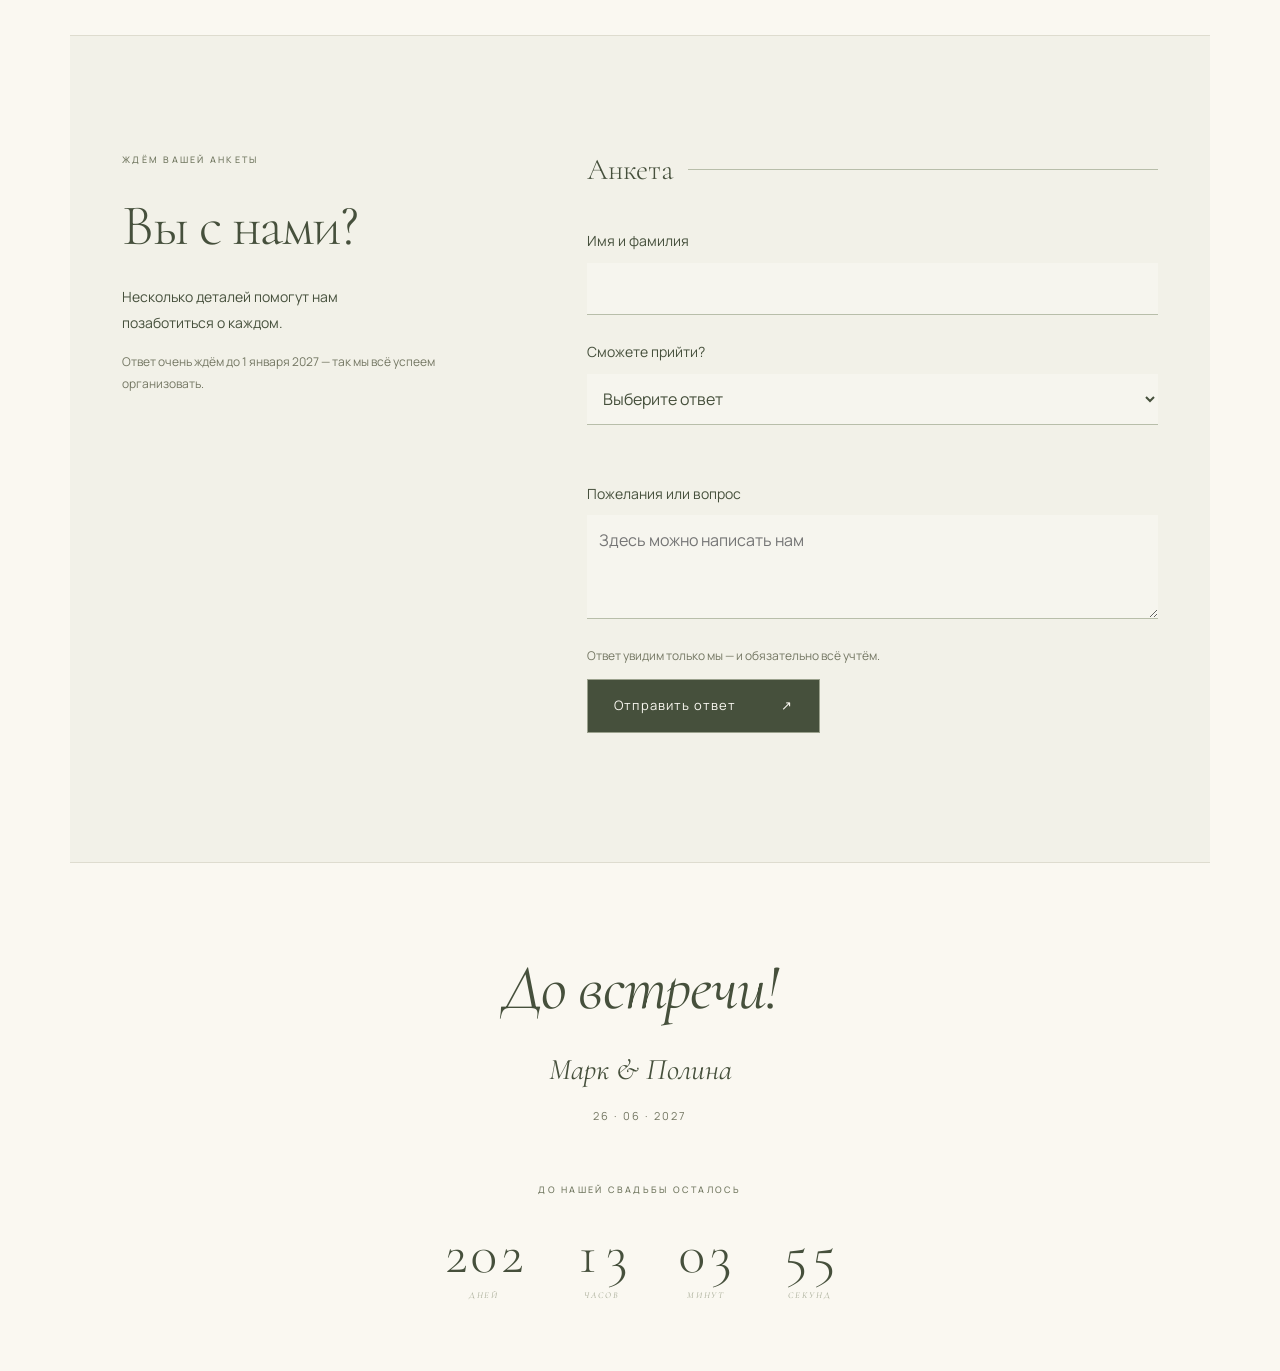
==== commit 888a2ff3: "rename sylwester guest pair to Syilvester i Basha" ====
--- a/index.html
+++ b/index.html
@@ -1,5 +1,5 @@
 <!doctype html>
-<html lang="ru"><head><meta charset="utf-8"><meta name="viewport" content="width=device-width,initial-scale=1,viewport-fit=cover"><meta name="theme-color" content="#faf8f1"><meta name="robots" content="noindex,nofollow"><meta name="referrer" content="no-referrer"><title>Марк и Полина · 26 июня 2027</title><link rel="stylesheet" href="styles.css?v=156"><script src="i18n.js?v=156" defer></script><script src="app.js?v=150" defer></script></head>
+<html lang="ru"><head><meta charset="utf-8"><meta name="viewport" content="width=device-width,initial-scale=1,viewport-fit=cover"><meta name="theme-color" content="#faf8f1"><meta name="robots" content="noindex,nofollow"><meta name="referrer" content="no-referrer"><title>Марк и Полина · 26 июня 2027</title><link rel="stylesheet" href="styles.css?v=156"><script src="i18n.js?v=156" defer></script><script src="app.js?v=151" defer></script></head>
 <body><div class="envelope-screen" id="envelope"><div class="flap flap-left"></div><div class="flap flap-right"></div><div class="flap flap-bottom"><p class="env-hint" data-vy="Коснитесь печати, чтобы открыть" data-tu="Коснись печати, чтобы открыть">Коснитесь печати, чтобы открыть</p></div><div class="flap flap-top"><p class="flap-title"><span>Марк &amp; Полина</span><small>ПРИГЛАШЕНИЕ НА СВАДЬБУ</small></p></div><div class="wax" role="button" tabindex="0" aria-label="Открыть приглашение"><img src="seal.png" alt="" data-seal-ru><img src="seal-en.png" alt="" data-seal-en hidden></div></div><header><a class="monogram" href="#home">М <i>&</i> П</a><nav aria-label="Разделы"><a href="#place">Место</a><a href="#day">Программа</a><a href="#rsvp">Анкета</a><button class="lang-toggle" type="button" aria-label="Switch to English">EN</button></nav></header>
 <main><section class="hero editorial-hero paper-hero" id="home"><div class="hero-copy"><p class="eyebrow">ПРИГЛАШАЕМ НА НАШУ СВАДЬБУ</p><h1><span class="name-mark">Марк</span><em>&</em><span class="name-polina">Полина</span></h1><p class="hero-meta"><time datetime="2027-06-26">26 · 06 · 2027</time><span class="hero-location">DUNDURIŅI · ЛАТВИЯ</span></p><a class="hero-details" href="#invitation">Открыть приглашение <span aria-hidden="true">↓</span></a></div><img class="hero-calla" src="hero-calla-reference.png" alt="" aria-hidden="true"><span class="hero-side-note" aria-hidden="true">НАЧАЛО НАШЕЙ ИСТОРИИ</span></section>
 <section class="letter" id="invitation"><h2 id="greeting">Дорогие наши!</h2><p>Мы долго думали, что написать в приглашении, чтобы было красиво, оригинально и не как у всех.</p><p data-vy="В итоге решили просто сказать: у нас намечается важный день, и нам очень хочется разделить его с вами." data-tu="В итоге решили просто сказать: у нас намечается важный день, и нам очень хочется разделить его с тобой.">В итоге решили просто сказать: у нас намечается важный день, и нам очень хочется разделить его с вами.</p><p id="invitation-note">Приглашаем вас на нашу свадьбу!</p><div class="signature">С любовью, Марк и Полина</div></section>
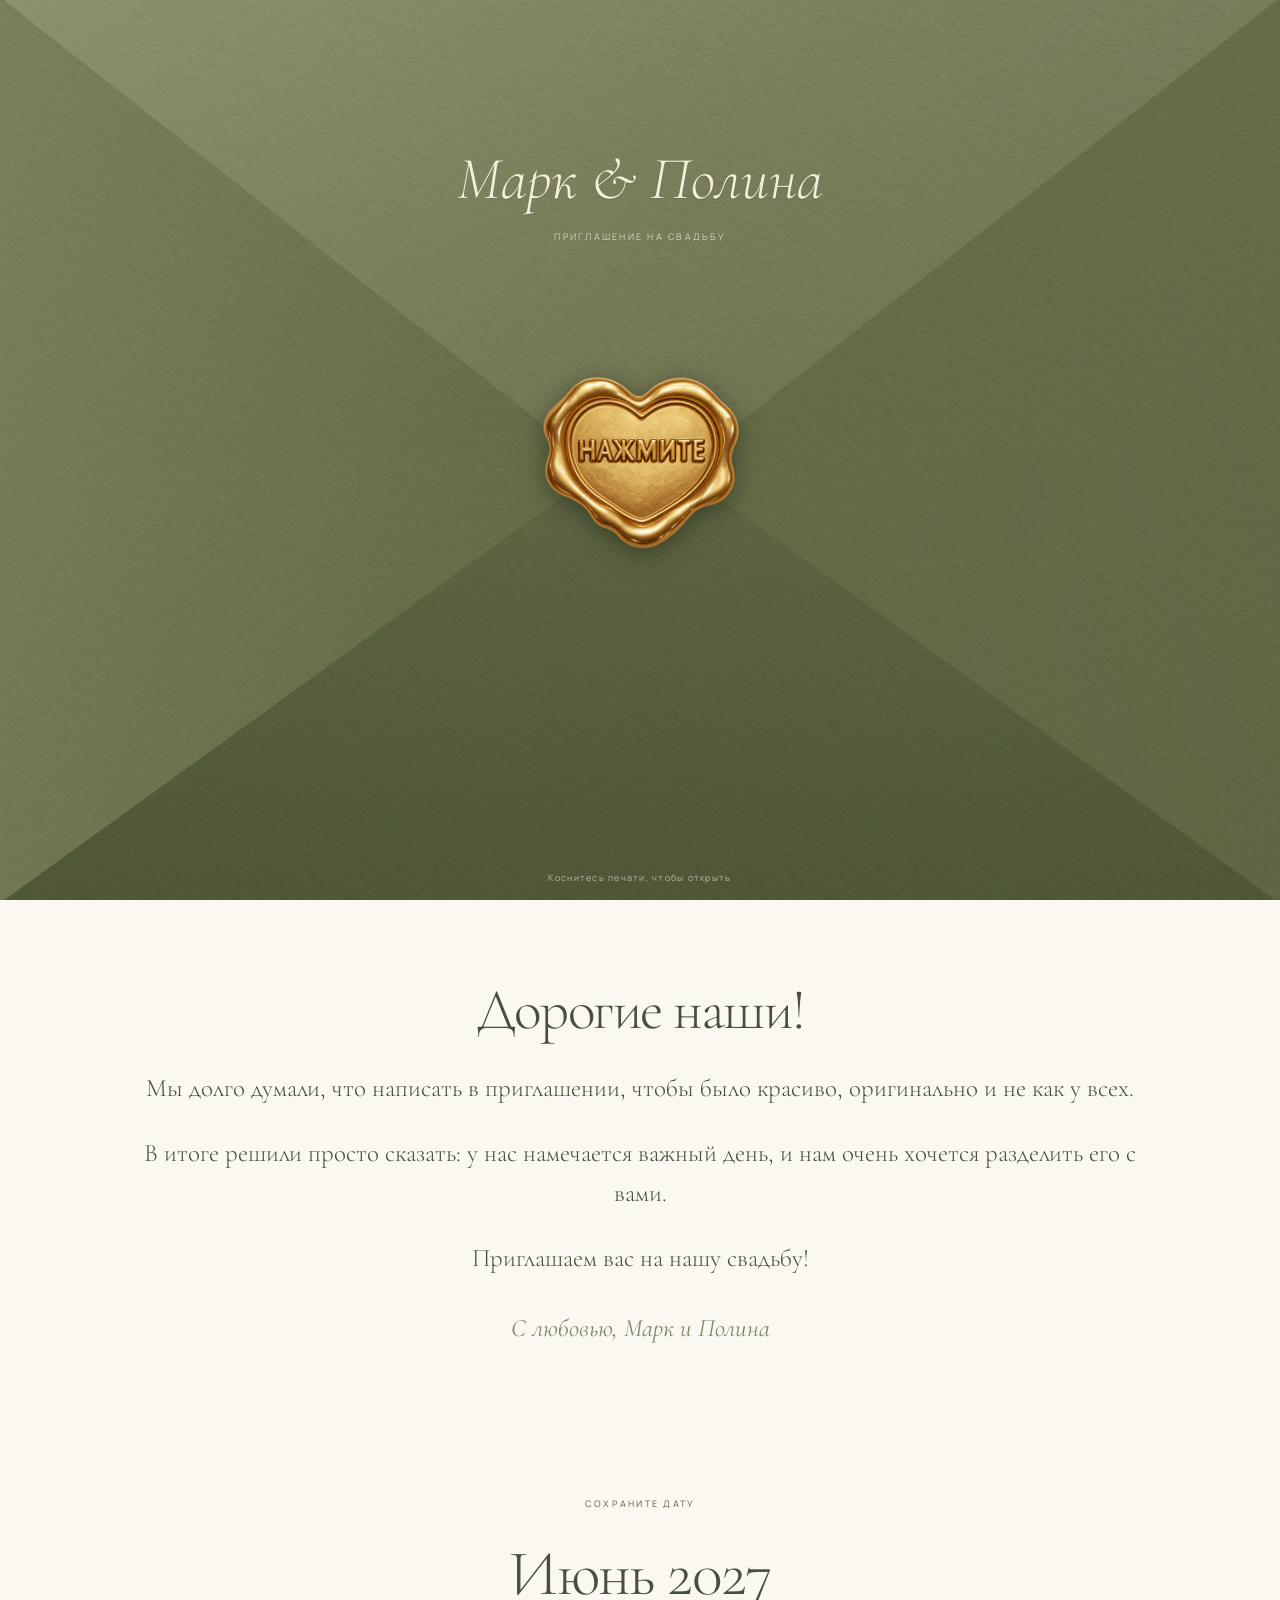
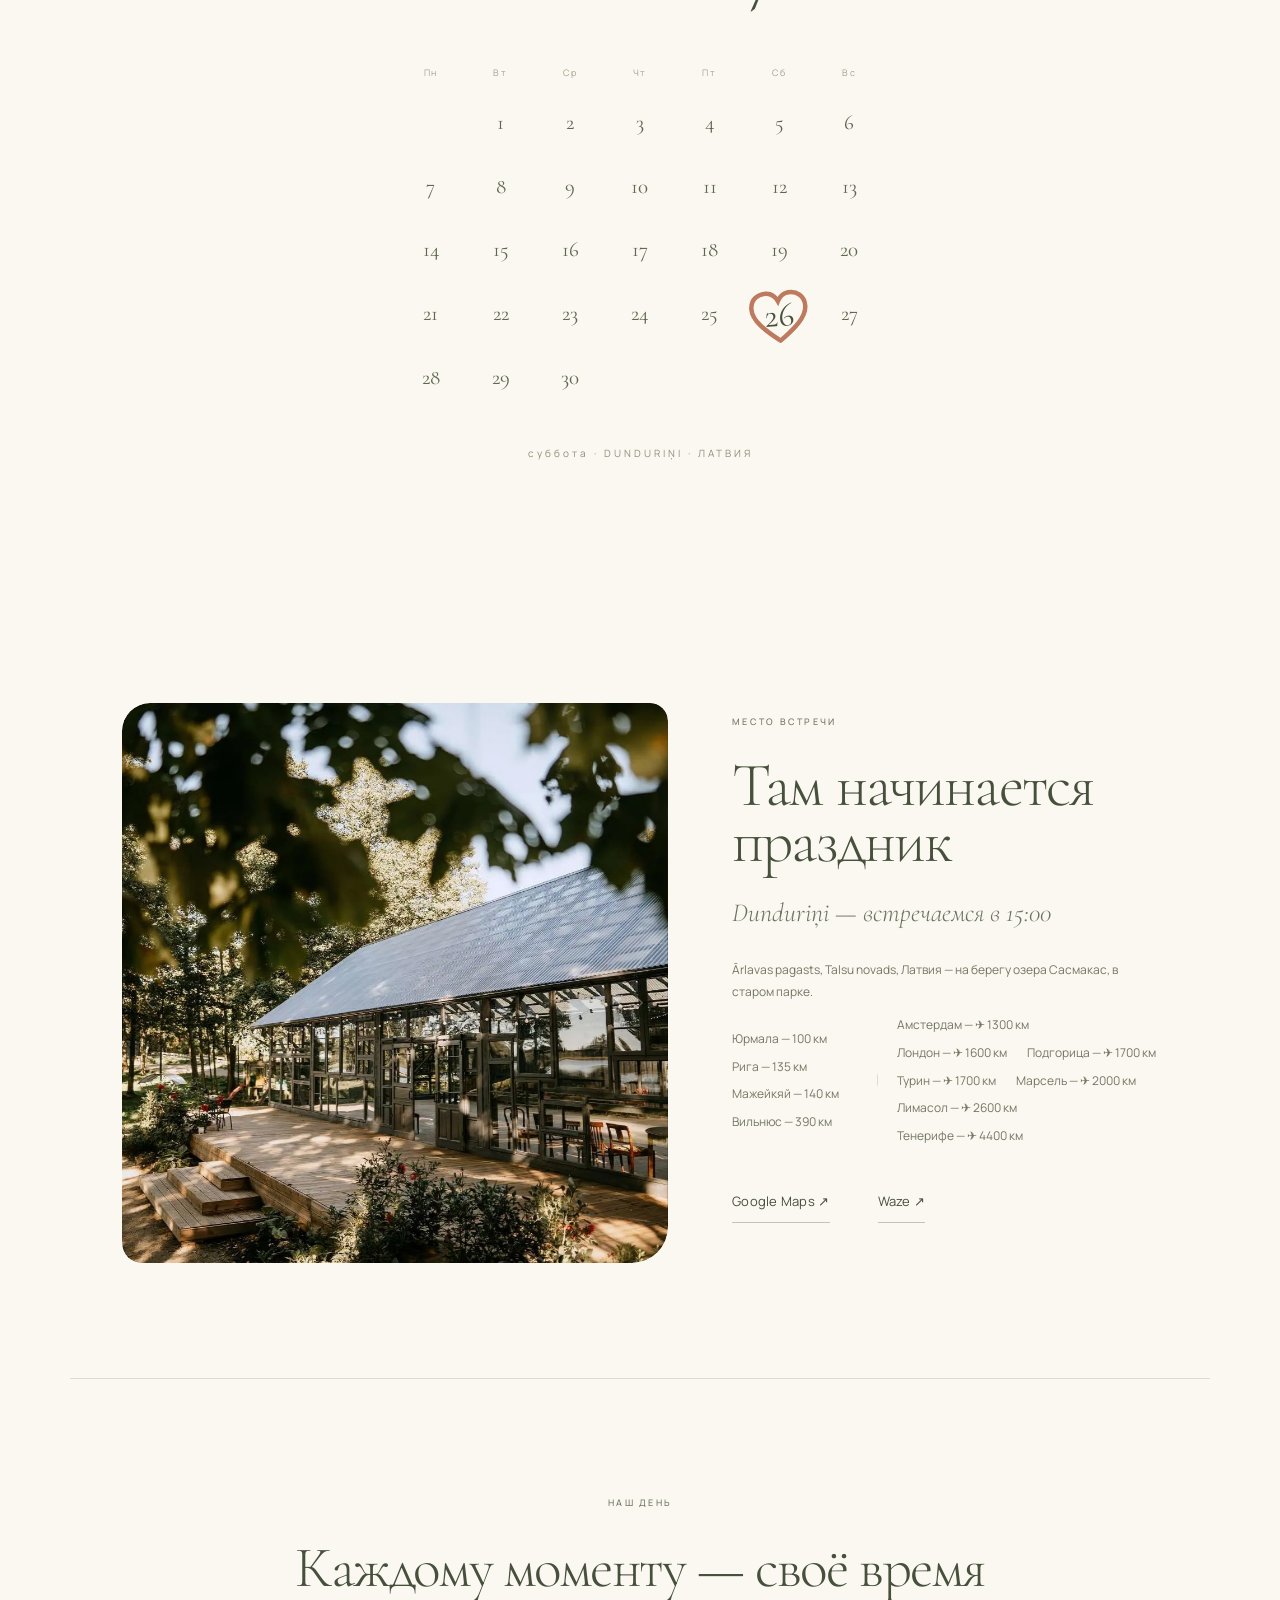
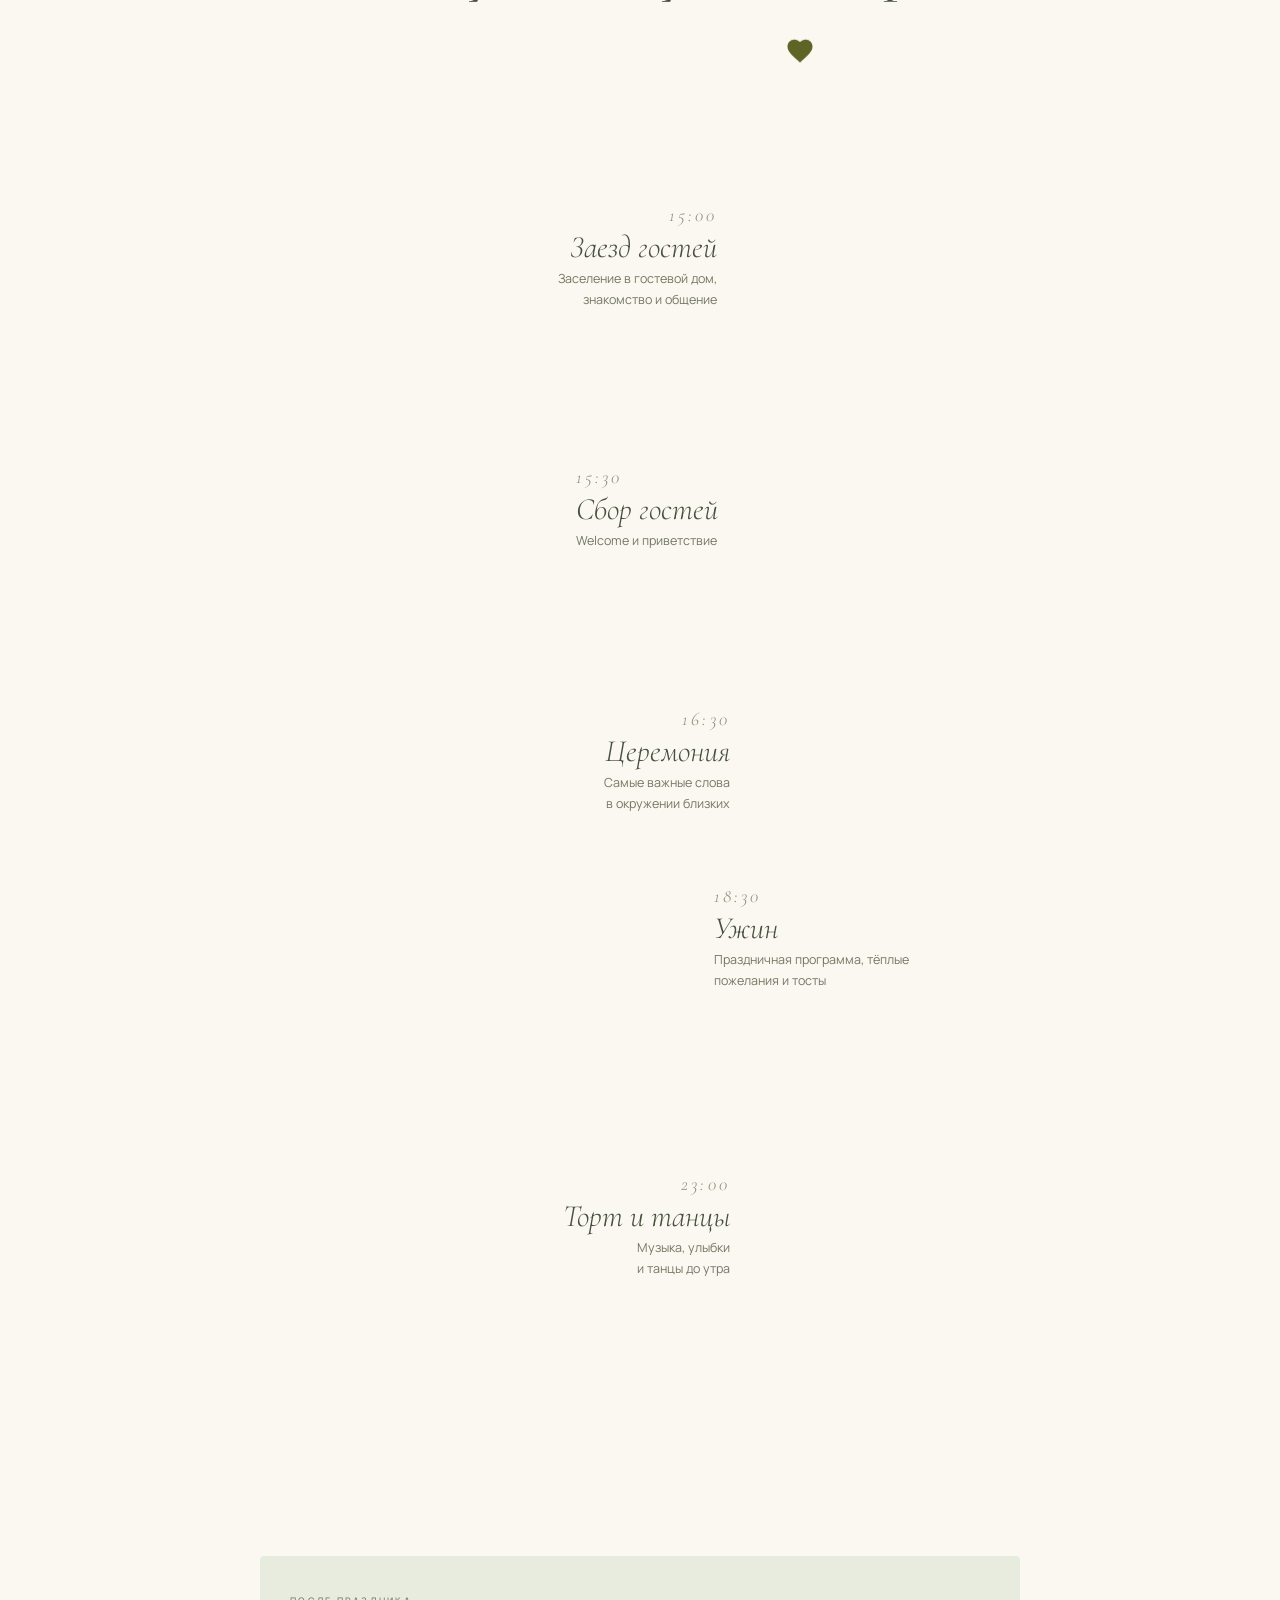
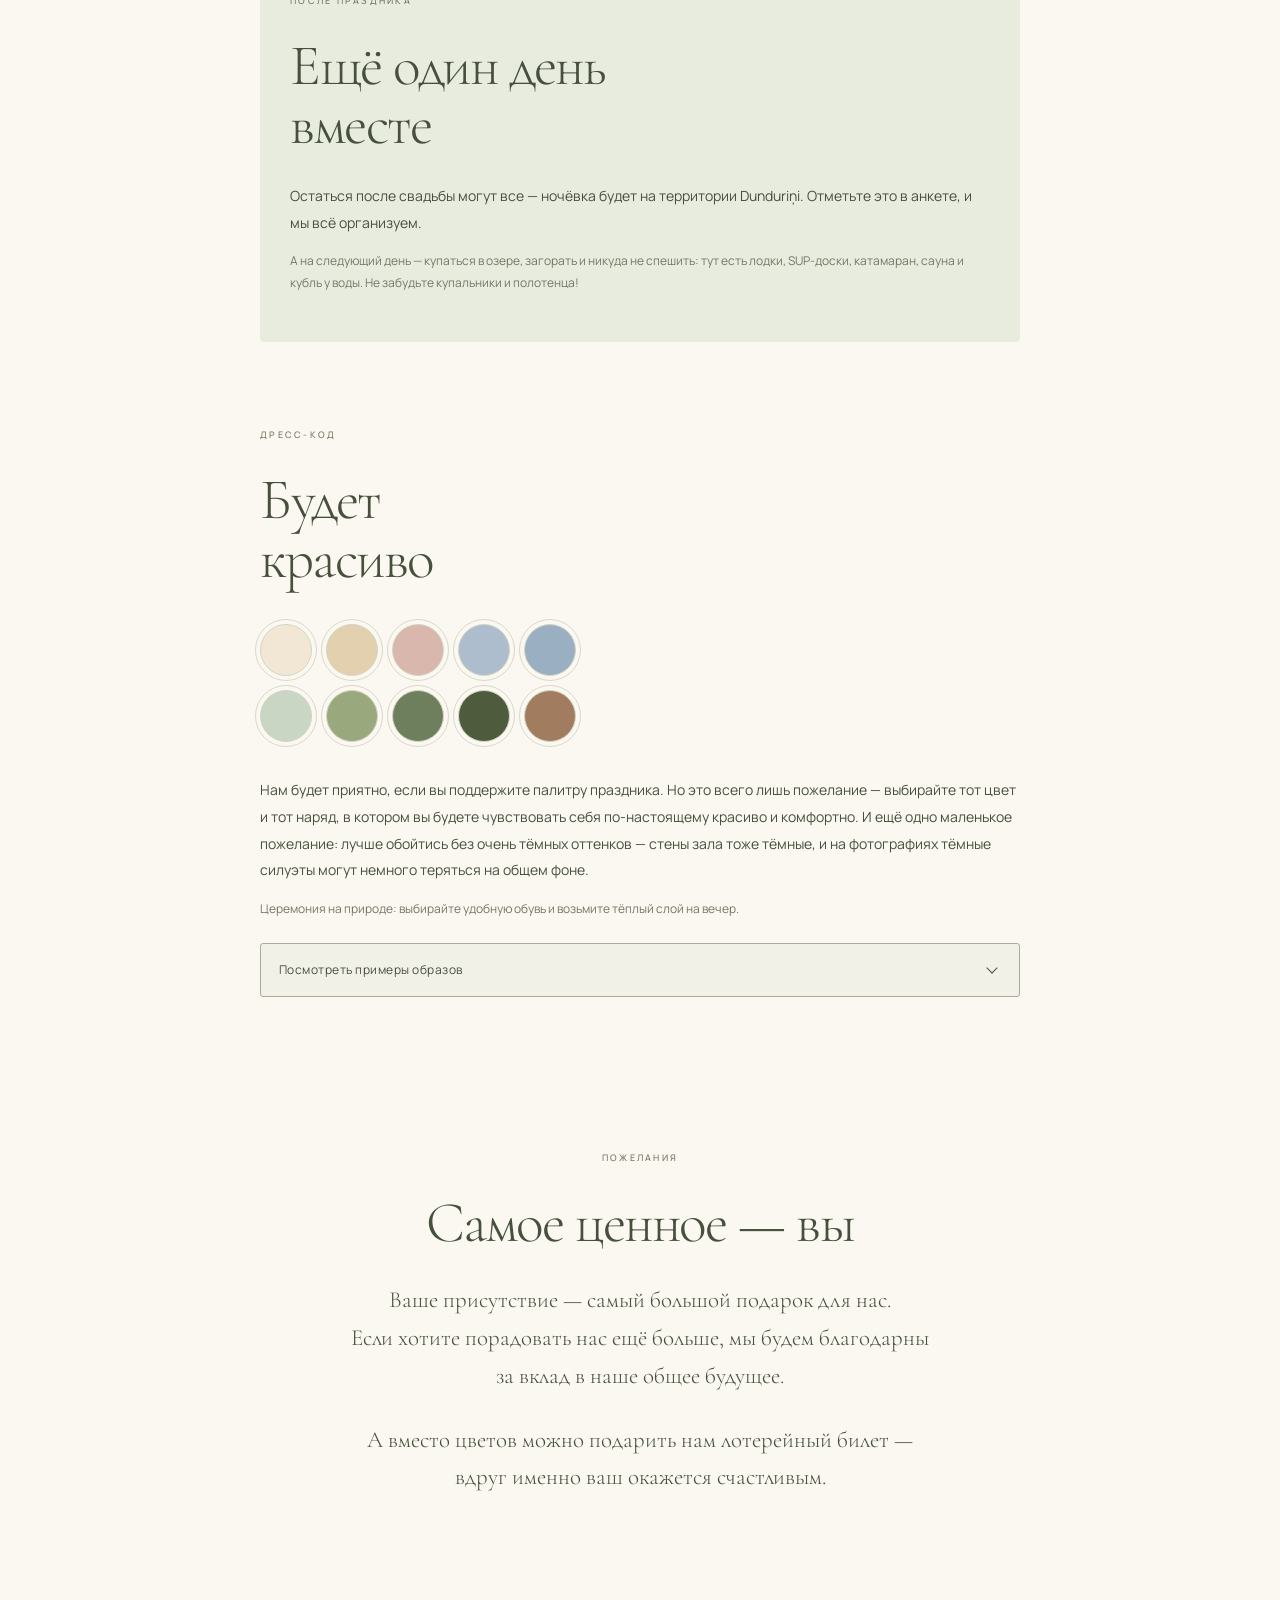
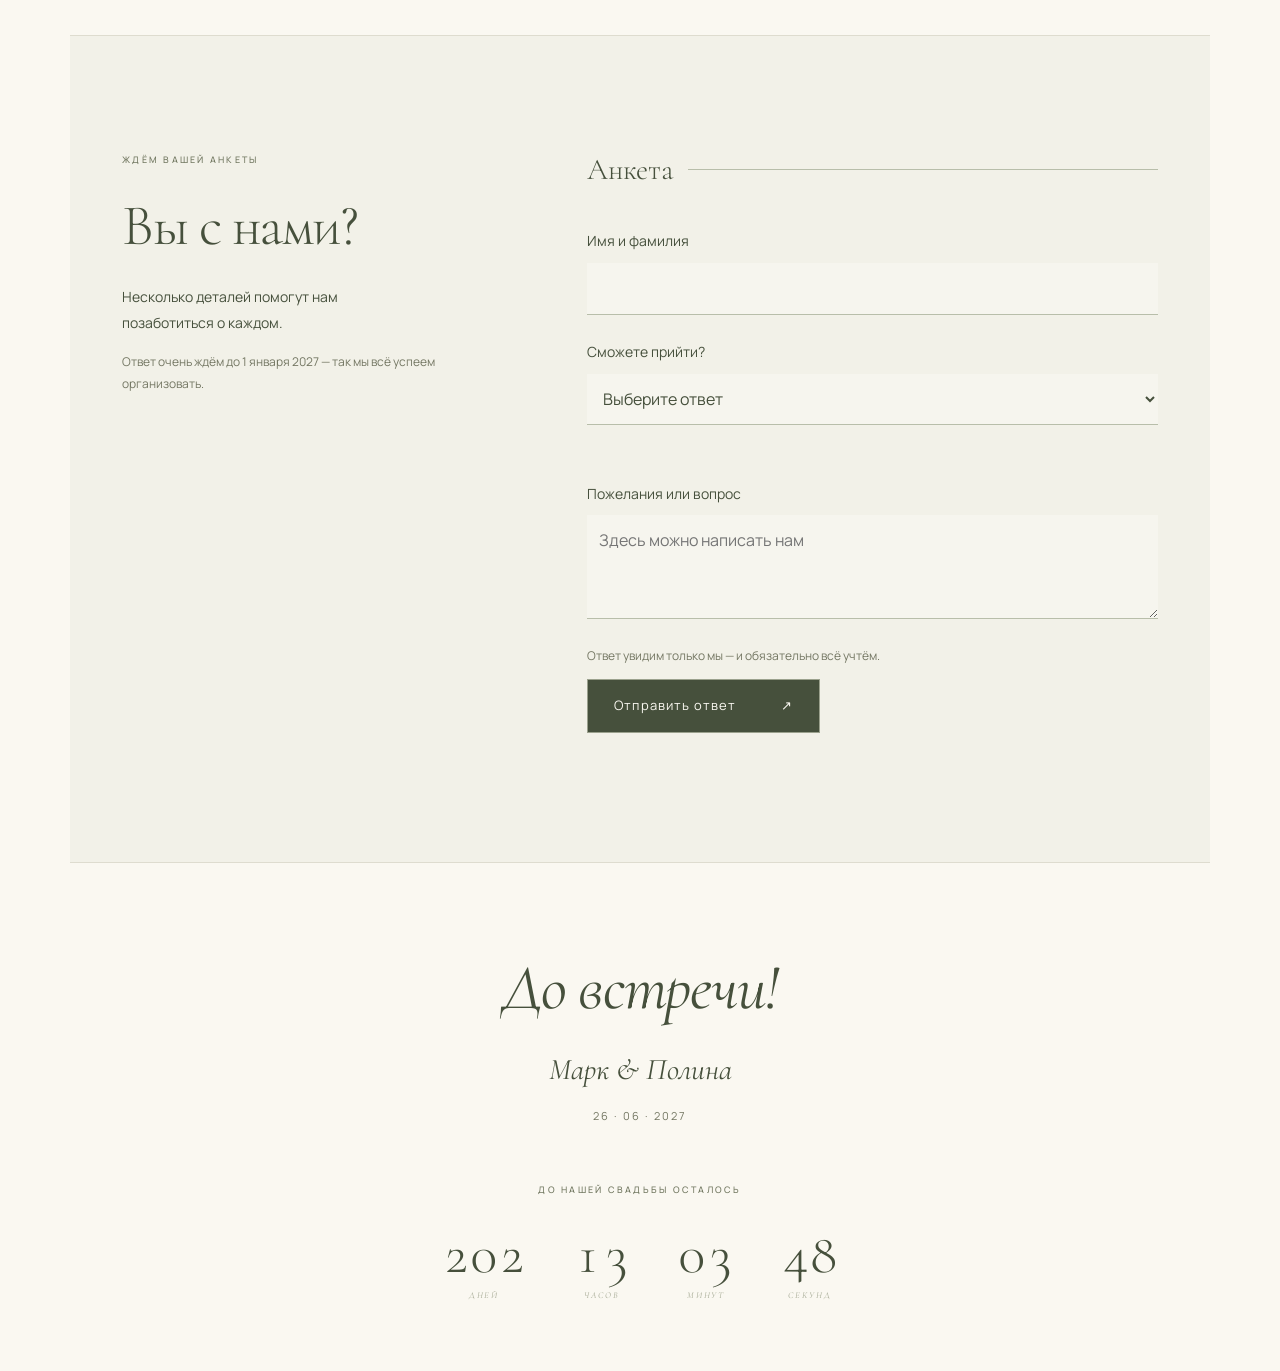
==== commit e05c6aa3: "add hidden child Olivia to toms-natasha form" ====
--- a/index.html
+++ b/index.html
@@ -1,5 +1,5 @@
 <!doctype html>
-<html lang="ru"><head><meta charset="utf-8"><meta name="viewport" content="width=device-width,initial-scale=1,viewport-fit=cover"><meta name="theme-color" content="#faf8f1"><meta name="robots" content="noindex,nofollow"><meta name="referrer" content="no-referrer"><title>Марк и Полина · 26 июня 2027</title><link rel="stylesheet" href="styles.css?v=156"><script src="i18n.js?v=156" defer></script><script src="app.js?v=151" defer></script></head>
+<html lang="ru"><head><meta charset="utf-8"><meta name="viewport" content="width=device-width,initial-scale=1,viewport-fit=cover"><meta name="theme-color" content="#faf8f1"><meta name="robots" content="noindex,nofollow"><meta name="referrer" content="no-referrer"><title>Марк и Полина · 26 июня 2027</title><link rel="stylesheet" href="styles.css?v=156"><script src="i18n.js?v=156" defer></script><script src="app.js?v=152" defer></script></head>
 <body><div class="envelope-screen" id="envelope"><div class="flap flap-left"></div><div class="flap flap-right"></div><div class="flap flap-bottom"><p class="env-hint" data-vy="Коснитесь печати, чтобы открыть" data-tu="Коснись печати, чтобы открыть">Коснитесь печати, чтобы открыть</p></div><div class="flap flap-top"><p class="flap-title"><span>Марк &amp; Полина</span><small>ПРИГЛАШЕНИЕ НА СВАДЬБУ</small></p></div><div class="wax" role="button" tabindex="0" aria-label="Открыть приглашение"><img src="seal.png" alt="" data-seal-ru><img src="seal-en.png" alt="" data-seal-en hidden></div></div><header><a class="monogram" href="#home">М <i>&</i> П</a><nav aria-label="Разделы"><a href="#place">Место</a><a href="#day">Программа</a><a href="#rsvp">Анкета</a><button class="lang-toggle" type="button" aria-label="Switch to English">EN</button></nav></header>
 <main><section class="hero editorial-hero paper-hero" id="home"><div class="hero-copy"><p class="eyebrow">ПРИГЛАШАЕМ НА НАШУ СВАДЬБУ</p><h1><span class="name-mark">Марк</span><em>&</em><span class="name-polina">Полина</span></h1><p class="hero-meta"><time datetime="2027-06-26">26 · 06 · 2027</time><span class="hero-location">DUNDURIŅI · ЛАТВИЯ</span></p><a class="hero-details" href="#invitation">Открыть приглашение <span aria-hidden="true">↓</span></a></div><img class="hero-calla" src="hero-calla-reference.png" alt="" aria-hidden="true"><span class="hero-side-note" aria-hidden="true">НАЧАЛО НАШЕЙ ИСТОРИИ</span></section>
 <section class="letter" id="invitation"><h2 id="greeting">Дорогие наши!</h2><p>Мы долго думали, что написать в приглашении, чтобы было красиво, оригинально и не как у всех.</p><p data-vy="В итоге решили просто сказать: у нас намечается важный день, и нам очень хочется разделить его с вами." data-tu="В итоге решили просто сказать: у нас намечается важный день, и нам очень хочется разделить его с тобой.">В итоге решили просто сказать: у нас намечается важный день, и нам очень хочется разделить его с вами.</p><p id="invitation-note">Приглашаем вас на нашу свадьбу!</p><div class="signature">С любовью, Марк и Полина</div></section>
